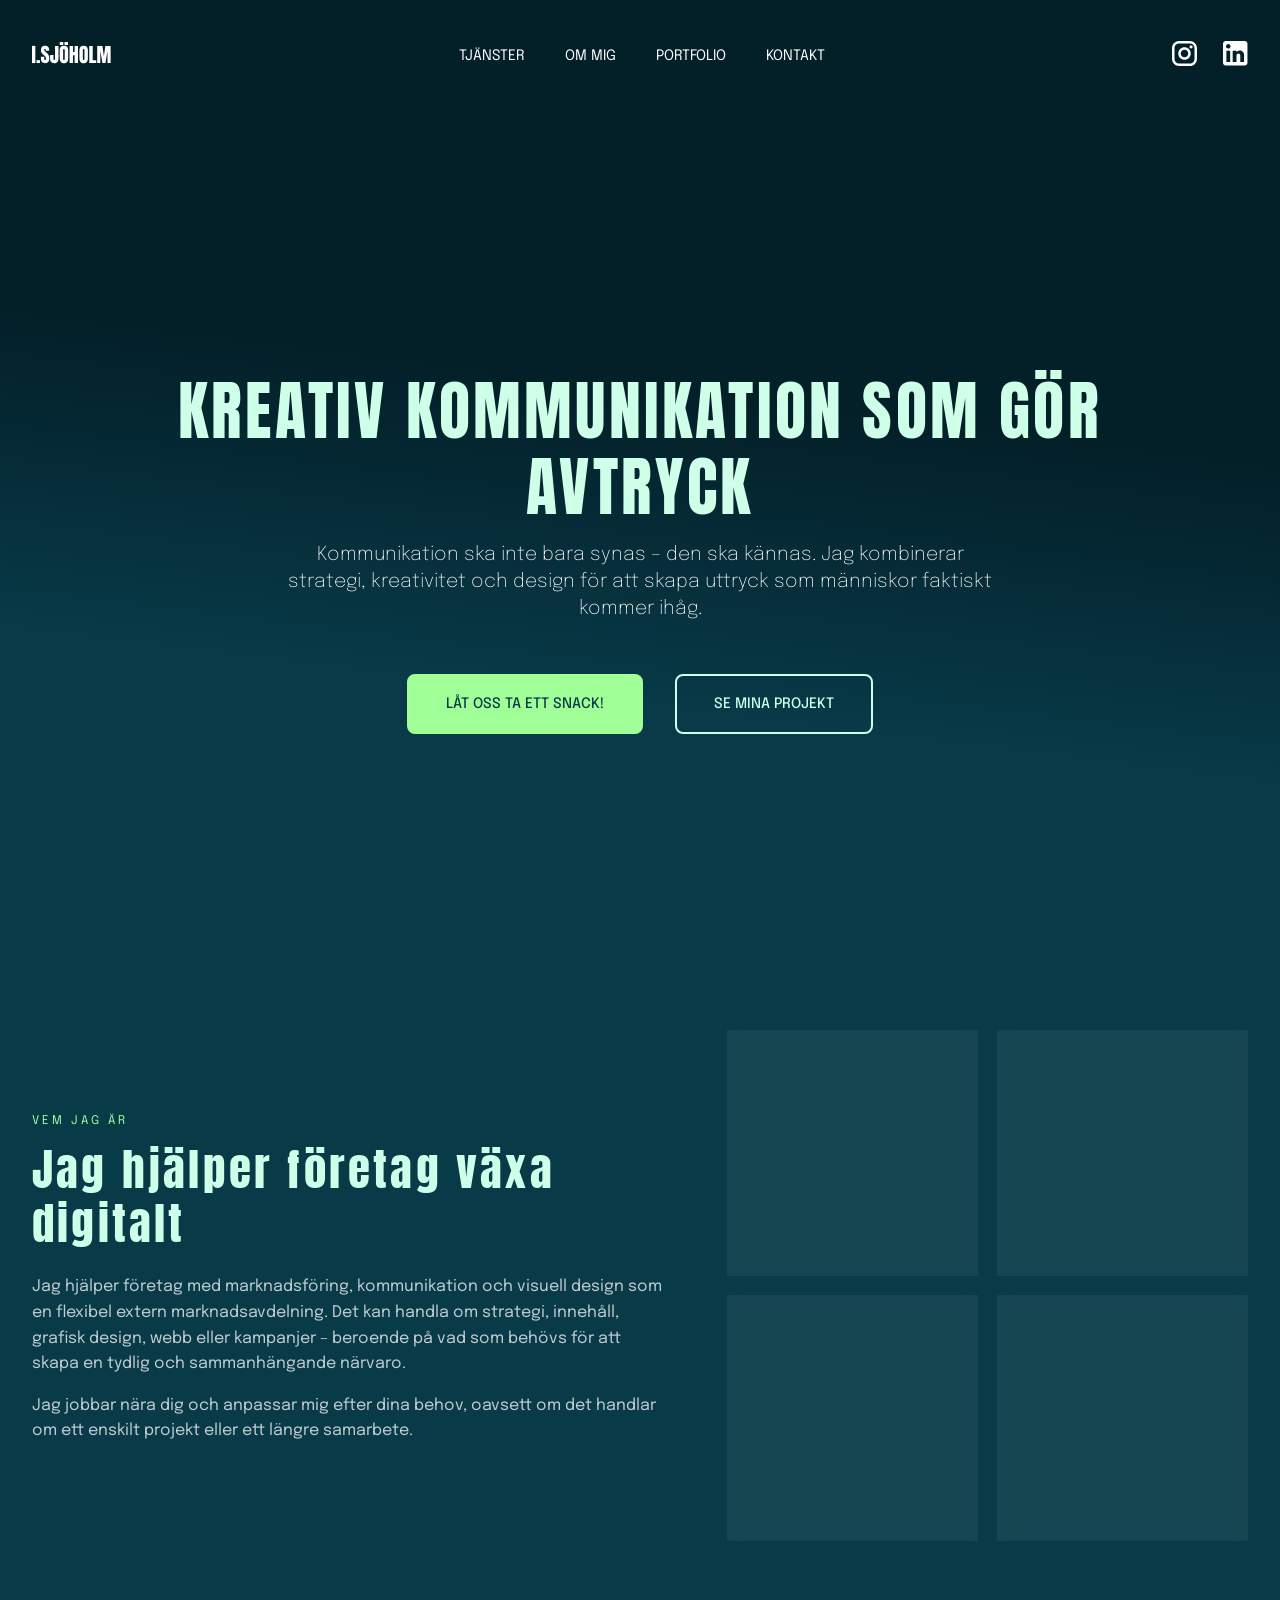
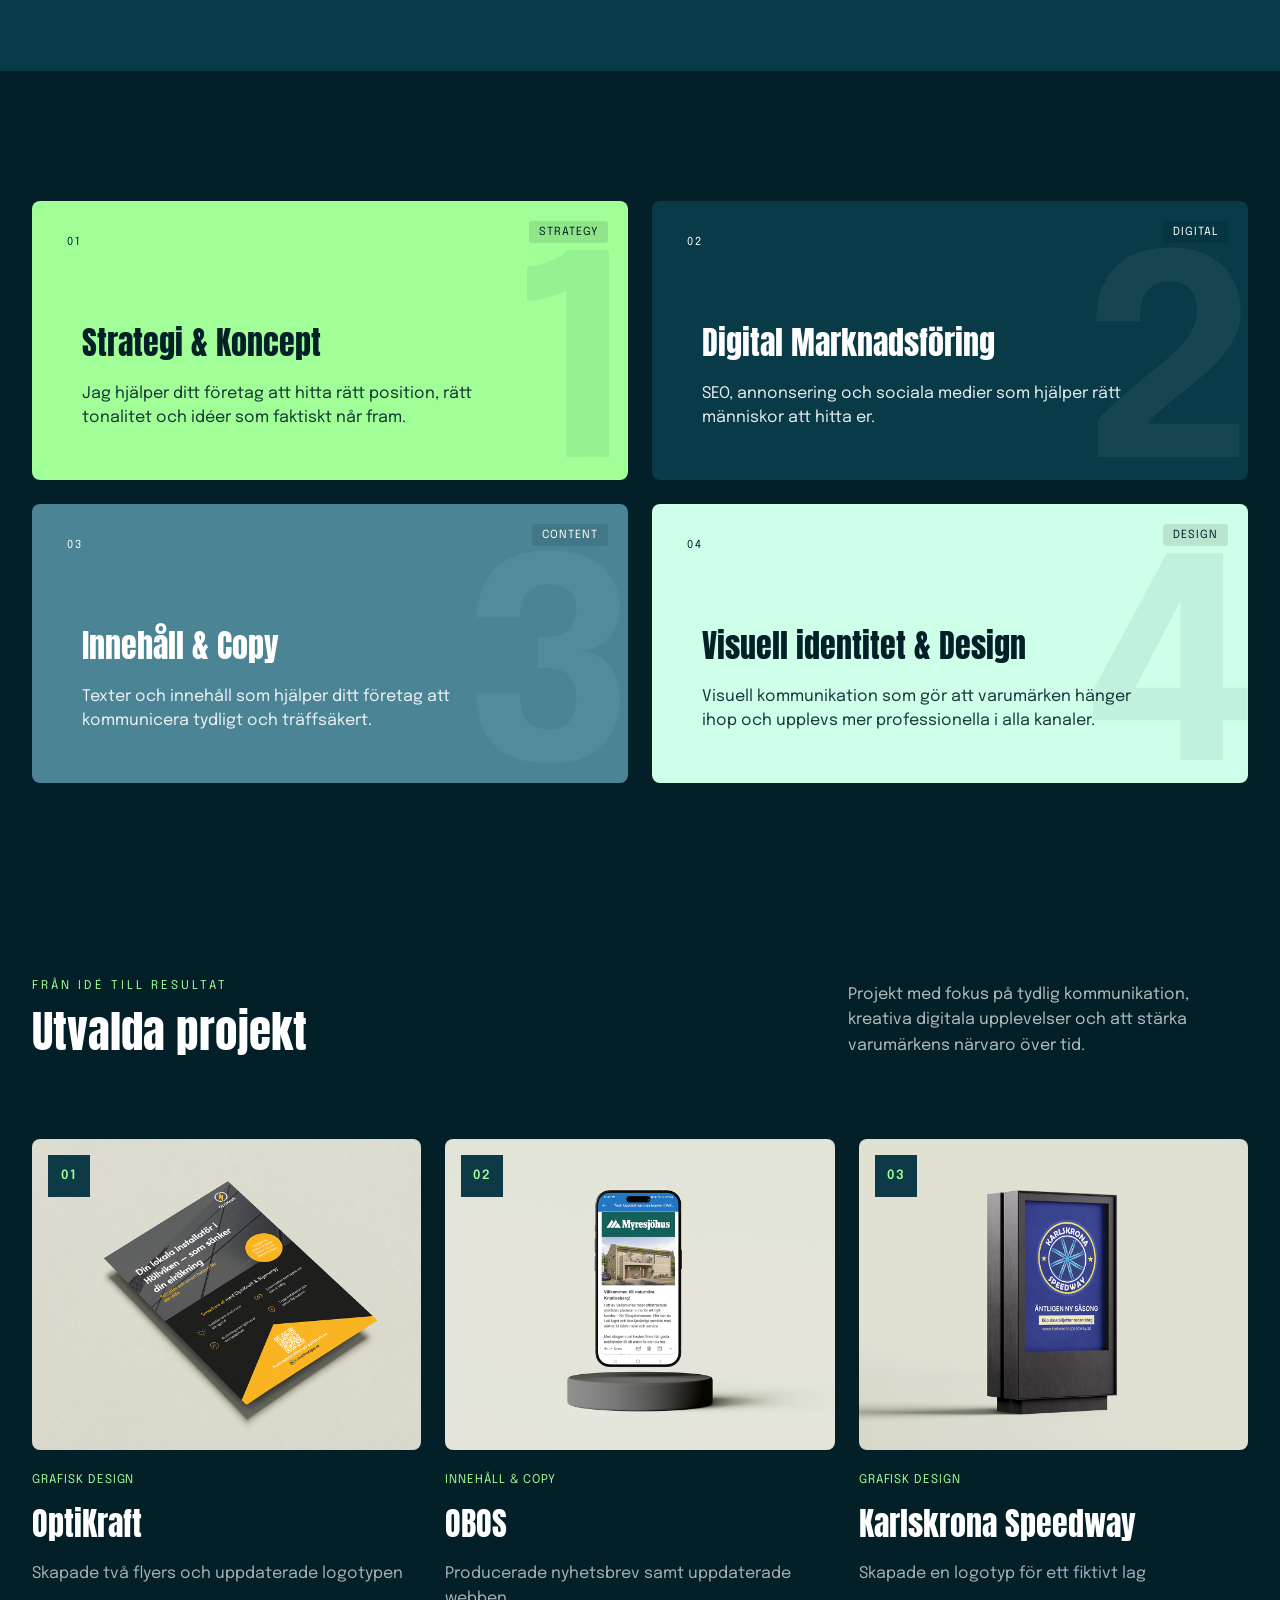
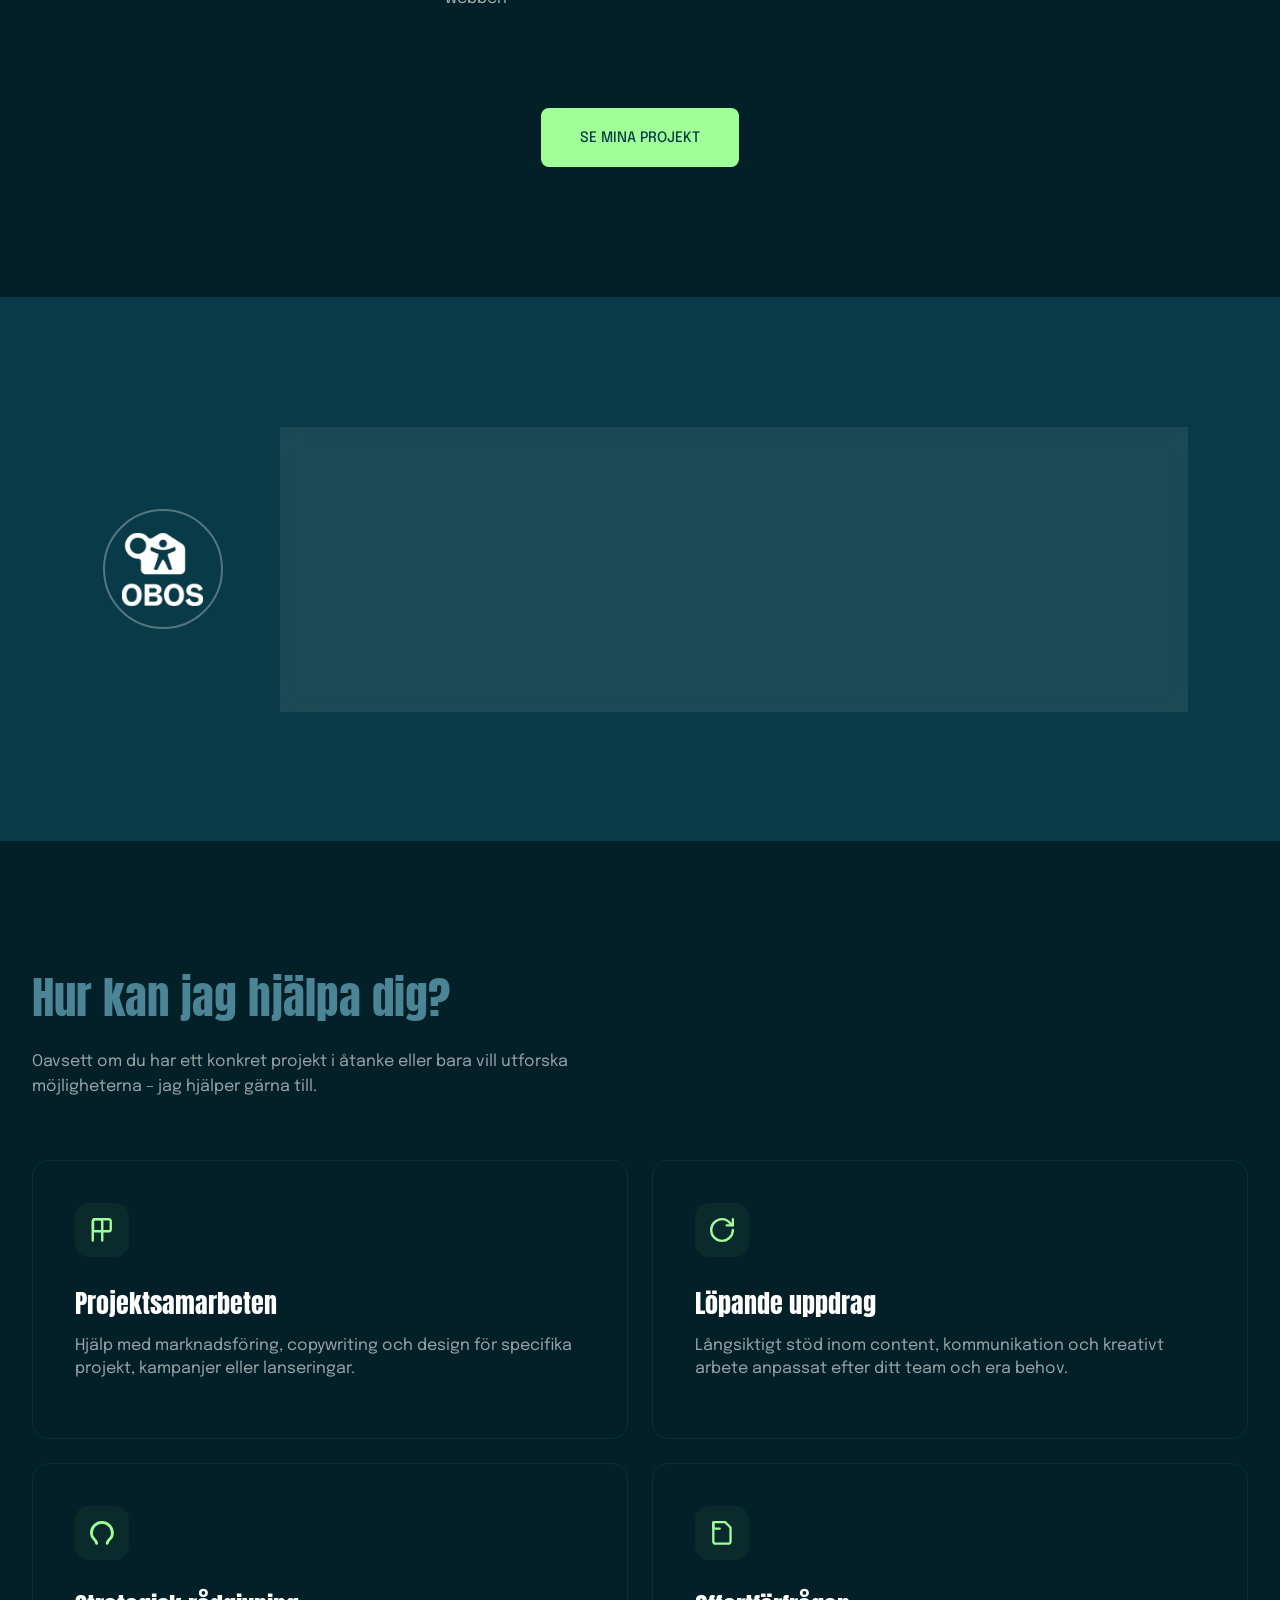
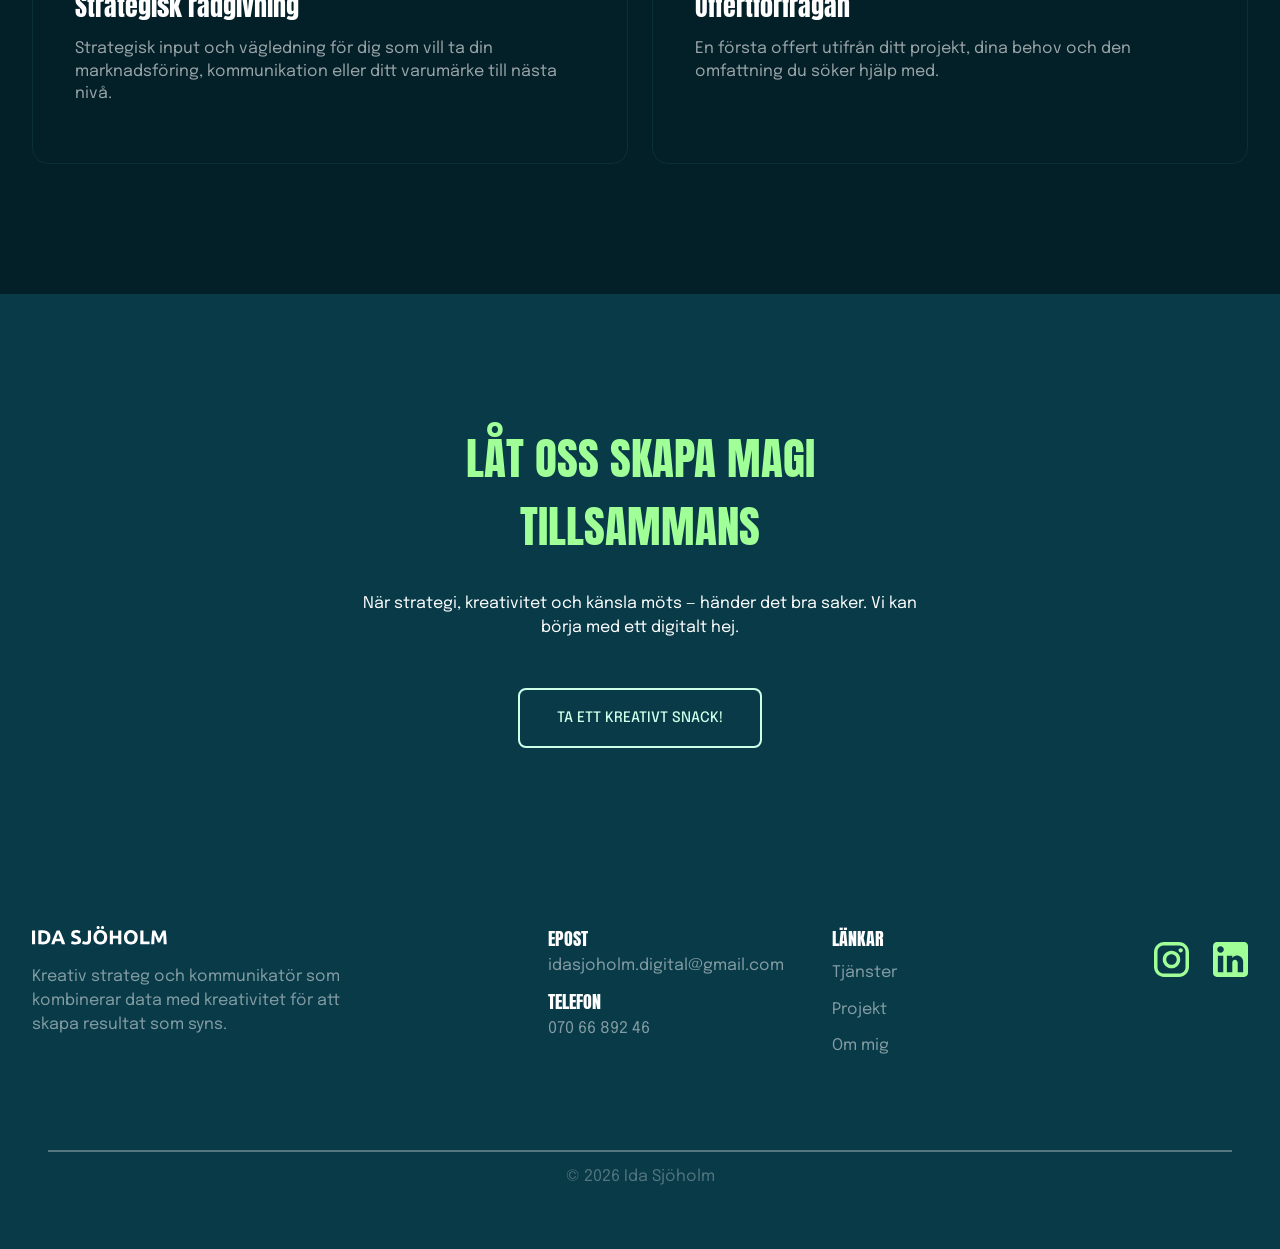
==== index.html @ 4b712549 "update" ====
<!DOCTYPE html>
<html lang="sv">
<head>
    <meta charset="UTF-8">
    <meta name="viewport" content="width=device-width, initial-scale=1.0">
    <title>Ida Sjöholm – din lilla kommunikationsbyrå</title>

    <meta property="og:title" content="Ida Sjöholm — din lilla kommunikationsbyrå">

    <meta property="og:description" content="Marknadsföring och design som får varumärken att växa.">

    <meta property="og:image" content="https://idasjoholm810.github.io/portfolio/Assets/Pictures/hero.png">

    <meta property="og:url" content="https://idasjoholm810.github.io/portfolio/">

    <meta property="og:type" content="website">

    <!-- Font -->
    <link rel="preconnect" href="https://fonts.googleapis.com">
    <link rel="preconnect" href="https://fonts.gstatic.com" crossorigin>
    <link href="https://fonts.googleapis.com/css2?family=Anton&family=Epilogue:ital,wght@0,100..900;1,100..900&display=swap" rel="stylesheet">

    <!-- <link rel="preconnect" href="https://fonts.googleapis.com">
    <link rel="preconnect" href="https://fonts.gstatic.com" crossorigin>
    <link href="https://fonts.googleapis.com/css2?family=Inter:ital,opsz,wght@0,14..32,100..900;1,14..32,100..900&family=Ubuntu+Sans:ital,wght@0,100..800;1,100..800&display=swap" rel="stylesheet"> -->
    
    <!-- <link rel="preconnect" href="https://fonts.googleapis.com">
    <link rel="preconnect" href="https://fonts.gstatic.com" crossorigin>
    <link href="https://fonts.googleapis.com/css2?family=Inter:ital,opsz,wght@0,14..32,100..900;1,14..32,100..900&family=Open+Sans:ital,wght@0,300..800;1,300..800&display=swap" rel="stylesheet"> -->

    <!-- Style -->
    <link rel="stylesheet" href="style.css">

    <!-- Scripts -->
    <script src="menu.js" defer></script>
    <script src="hero-start.js" defer></script>
    <script src="responsive-menu.js" defer></script>
    <script src="about-start.js" defer></script>
    <script src="help-start.js" defer></script>
    <script src="portfolio-start.js" defer></script>
    <script src="services-start.js" defer></script>
    
</head>
<body>

    <div class="container">

        <!-- Header -->
        <header class="site-header">
            <div class="site-header__inner">


                <!-- Logga -->
                <a href="index.html" class="branding">
                    <svg width="79" height="22" viewBox="0 0 79 22" fill="none" xmlns="http://www.w3.org/2000/svg">
                        <path d="M0 21.0645V3.87695H3.32031V21.0645H0Z" fill="white"/>
                        <path d="M4.46289 21.0547V18.1445H7.95898V21.0547H4.46289Z" fill="white"/>
                        <path d="M13.3398 21.2207C11.7708 21.2207 10.638 20.8301 9.94141 20.0488C9.2513 19.2676 8.90625 18.0241 8.90625 16.3184V14.6387H12.3047V16.7871C12.3047 17.1842 12.3633 17.4967 12.4805 17.7246C12.6042 17.946 12.8158 18.0566 13.1152 18.0566C13.4277 18.0566 13.6426 17.9655 13.7598 17.7832C13.8835 17.6009 13.9453 17.3014 13.9453 16.8848C13.9453 16.3574 13.8932 15.918 13.7891 15.5664C13.6849 15.2083 13.5026 14.8698 13.2422 14.5508C12.9883 14.2253 12.6335 13.8477 12.1777 13.418L10.6348 11.9531C9.48242 10.8659 8.90625 9.6224 8.90625 8.22266C8.90625 6.75781 9.24479 5.64128 9.92188 4.87305C10.6055 4.10482 11.5918 3.7207 12.8809 3.7207C14.4564 3.7207 15.5729 4.14062 16.2305 4.98047C16.8945 5.82031 17.2266 7.09635 17.2266 8.80859H13.7305V7.62695C13.7305 7.39258 13.6621 7.21029 13.5254 7.08008C13.3952 6.94987 13.2161 6.88477 12.9883 6.88477C12.7148 6.88477 12.513 6.96289 12.3828 7.11914C12.2591 7.26888 12.1973 7.46419 12.1973 7.70508C12.1973 7.94596 12.2624 8.20638 12.3926 8.48633C12.5228 8.76628 12.7799 9.08854 13.1641 9.45312L15.1465 11.3574C15.5436 11.735 15.9082 12.1354 16.2402 12.5586C16.5723 12.9753 16.8392 13.4635 17.041 14.0234C17.2428 14.5768 17.3438 15.2539 17.3438 16.0547C17.3438 17.6693 17.0443 18.9355 16.4453 19.8535C15.8529 20.765 14.8177 21.2207 13.3398 21.2207Z" fill="white"/>
                        <path d="M22.3047 21.2207C21.5299 21.2207 20.8236 21.071 20.1855 20.7715C19.5475 20.472 19.0397 20.0293 18.6621 19.4434C18.291 18.8509 18.1055 18.125 18.1055 17.2656V12.959H21.5039V17.0605C21.5039 17.36 21.5625 17.6009 21.6797 17.7832C21.8034 17.9655 21.9987 18.0566 22.2656 18.0566C22.7799 18.0566 23.0371 17.7409 23.0371 17.1094V3.87695H26.5039V16.7676C26.5039 17.679 26.3249 18.4701 25.9668 19.1406C25.6087 19.8047 25.1139 20.319 24.4824 20.6836C23.8509 21.0417 23.125 21.2207 22.3047 21.2207Z" fill="white"/>
                        <path d="M31.9336 21.2207C30.5599 21.2207 29.5085 20.8073 28.7793 19.9805C28.0566 19.1471 27.6953 17.946 27.6953 16.377V8.21289C27.6953 6.74154 28.0534 5.625 28.7695 4.86328C29.4922 4.10156 30.5469 3.7207 31.9336 3.7207C33.3203 3.7207 34.3717 4.10156 35.0879 4.86328C35.8105 5.625 36.1719 6.74154 36.1719 8.21289V16.377C36.1719 17.946 35.8073 19.1471 35.0781 19.9805C34.3555 20.8073 33.3073 21.2207 31.9336 21.2207ZM31.9629 18.0566C32.4837 18.0566 32.7441 17.5521 32.7441 16.543V8.1543C32.7441 7.30794 32.4902 6.88477 31.9824 6.88477C31.4095 6.88477 31.123 7.31771 31.123 8.18359V16.5625C31.123 17.0964 31.1882 17.4805 31.3184 17.7148C31.4486 17.9427 31.6634 18.0566 31.9629 18.0566ZM32.4902 2.91016V0H35.9863V2.91016H32.4902ZM27.7637 2.91016V0H31.2598V2.91016H27.7637Z" fill="white"/>
                        <path d="M37.5586 21.0645V3.87695H40.9766V10.0195H42.5977V3.87695H46.0156V21.0645H42.5977V13.2715H40.9766V21.0645H37.5586Z" fill="white"/>
                        <path d="M51.6406 21.2207C50.2669 21.2207 49.2155 20.8073 48.4863 19.9805C47.7637 19.1471 47.4023 17.946 47.4023 16.377V8.21289C47.4023 6.74154 47.7604 5.625 48.4766 4.86328C49.1992 4.10156 50.2539 3.7207 51.6406 3.7207C53.0273 3.7207 54.0788 4.10156 54.7949 4.86328C55.5176 5.625 55.8789 6.74154 55.8789 8.21289V16.377C55.8789 17.946 55.5143 19.1471 54.7852 19.9805C54.0625 20.8073 53.0143 21.2207 51.6406 21.2207ZM51.6699 18.0566C52.1908 18.0566 52.4512 17.5521 52.4512 16.543V8.1543C52.4512 7.30794 52.1973 6.88477 51.6895 6.88477C51.1165 6.88477 50.8301 7.31771 50.8301 8.18359V16.5625C50.8301 17.0964 50.8952 17.4805 51.0254 17.7148C51.1556 17.9427 51.3704 18.0566 51.6699 18.0566Z" fill="white"/>
                        <path d="M57.2656 21.0645V3.87695H60.7031V18.1348H64.2383V21.0645H57.2656Z" fill="white"/>
                        <path d="M65.2148 21.0645V3.87695H70.4492L71.8945 14.3555L73.3301 3.87695H78.6133V21.0645H75.4688V8.68164L73.4961 21.0645H70.4102L68.3203 8.68164V21.0645H65.2148Z" fill="white"/>
                    </svg>
                </a>
                
                <!-- Menyalternativ -->
                <nav class="menu">
                    <ul class="menu__list">
                        <li class="menu__item"><a href="services.html" class="menu__link">Tjänster</a></li>
                        <li class="menu__item"><a href="about.html" class="menu__link">Om mig</a></li>
                        <li class="menu__item"><a href="portfolio.html" class="menu__link">Portfolio</a></li>
                        <li class="menu__item"><a href="contact.html" class="menu__link">Kontakt</a></li>
                    </ul>
                </nav>

                
                <!-- Sociala ikoner -->
                <ul class="menu-social">
                    <li class="menu-social__item">
                        <a href="https://www.instagram.com/idasjoholm.digital/" class="menu-social__link">
                            <svg width="25" height="25" viewBox="0 0 25 25" fill="none" xmlns="http://www.w3.org/2000/svg">
                                <path d="M7.25 0H17.75C21.75 0 25 3.25 25 7.25V17.75C25 19.6728 24.2362 21.5169 22.8765 22.8765C21.5169 24.2362 19.6728 25 17.75 25H7.25C3.25 25 0 21.75 0 17.75V7.25C0 5.32718 0.763837 3.48311 2.12348 2.12348C3.48311 0.763837 5.32718 0 7.25 0ZM7 2.5C5.80653 2.5 4.66193 2.97411 3.81802 3.81802C2.97411 4.66193 2.5 5.80653 2.5 7V18C2.5 20.4875 4.5125 22.5 7 22.5H18C19.1935 22.5 20.3381 22.0259 21.182 21.182C22.0259 20.3381 22.5 19.1935 22.5 18V7C22.5 4.5125 20.4875 2.5 18 2.5H7ZM19.0625 4.375C19.4769 4.375 19.8743 4.53962 20.1674 4.83265C20.4604 5.12567 20.625 5.5231 20.625 5.9375C20.625 6.3519 20.4604 6.74933 20.1674 7.04235C19.8743 7.33538 19.4769 7.5 19.0625 7.5C18.6481 7.5 18.2507 7.33538 17.9576 7.04235C17.6646 6.74933 17.5 6.3519 17.5 5.9375C17.5 5.5231 17.6646 5.12567 17.9576 4.83265C18.2507 4.53962 18.6481 4.375 19.0625 4.375ZM12.5 6.25C14.1576 6.25 15.7473 6.90848 16.9194 8.08058C18.0915 9.25268 18.75 10.8424 18.75 12.5C18.75 14.1576 18.0915 15.7473 16.9194 16.9194C15.7473 18.0915 14.1576 18.75 12.5 18.75C10.8424 18.75 9.25268 18.0915 8.08058 16.9194C6.90848 15.7473 6.25 14.1576 6.25 12.5C6.25 10.8424 6.90848 9.25268 8.08058 8.08058C9.25268 6.90848 10.8424 6.25 12.5 6.25ZM12.5 8.75C11.5054 8.75 10.5516 9.14509 9.84835 9.84835C9.14509 10.5516 8.75 11.5054 8.75 12.5C8.75 13.4946 9.14509 14.4484 9.84835 15.1517C10.5516 15.8549 11.5054 16.25 12.5 16.25C13.4946 16.25 14.4484 15.8549 15.1517 15.1517C15.8549 14.4484 16.25 13.4946 16.25 12.5C16.25 11.5054 15.8549 10.5516 15.1517 9.84835C14.4484 9.14509 13.4946 8.75 12.5 8.75Z" fill="#fff"/>
                            </svg>
                        </a>
                    </li>

                    <li class="menu-social__item">
                        <a href="https://www.linkedin.com/in/ida-sj%C3%B6holm-7232b9b2/" class="menu-social__link">
                            <svg width="25" height="25" viewBox="0 0 23 23" fill="none" xmlns="http://www.w3.org/2000/svg">
                                <path d="M20 0C20.663 0 21.2989 0.263392 21.7678 0.732233C22.2366 1.20107 22.5 1.83696 22.5 2.5V20C22.5 20.663 22.2366 21.2989 21.7678 21.7678C21.2989 22.2366 20.663 22.5 20 22.5H2.5C1.83696 22.5 1.20107 22.2366 0.732233 21.7678C0.263392 21.2989 0 20.663 0 20V2.5C0 1.83696 0.263392 1.20107 0.732233 0.732233C1.20107 0.263392 1.83696 0 2.5 0H20ZM19.375 19.375V12.75C19.375 11.6692 18.9457 10.6328 18.1815 9.86854C17.4172 9.10433 16.3808 8.675 15.3 8.675C14.2375 8.675 13 9.325 12.4 10.3V8.9125H8.9125V19.375H12.4V13.2125C12.4 12.25 13.175 11.4625 14.1375 11.4625C14.6016 11.4625 15.0467 11.6469 15.3749 11.9751C15.7031 12.3033 15.8875 12.7484 15.8875 13.2125V19.375H19.375ZM4.85 6.95C5.40695 6.95 5.9411 6.72875 6.33492 6.33492C6.72875 5.9411 6.95 5.40695 6.95 4.85C6.95 3.6875 6.0125 2.7375 4.85 2.7375C4.28973 2.7375 3.75241 2.96007 3.35624 3.35624C2.96007 3.75241 2.7375 4.28973 2.7375 4.85C2.7375 6.0125 3.6875 6.95 4.85 6.95ZM6.5875 19.375V8.9125H3.125V19.375H6.5875Z" fill="#fff"/>
                            </svg>
                       </a>
                    </li>
                </ul>

                <button id="menu-button" class="menu__button">
                    <svg width="32" height="22" viewBox="0 0 32 22" fill="none" xmlns="http://www.w3.org/2000/svg">
                        <path d="M1 0.823242H30.9902M1 10.8232H30.9902M1 20.8232H30.9902" stroke="#A0FF97" stroke-width="1.99967" stroke-linecap="round" stroke-linejoin="round"/>
                    </svg>
                </button>

            </div>
        </header>


        <!-- Responsive menu -->
        <nav id="responsive-menu" class="responsive-menu">
            <ul class="responsive-menu__list">
                <li class="responsive-menu__item"><a href="services.html" class="responsive-menu__link">Tjänster</a></li>
                <li class="responsive-menu__item"><a href="about.html" class="responsive-menu__link">Om mig</a></li>
                <li class="responsive-menu__item"><a href="portfolio.html" class="responsive-menu__link">Portfolio</a></li>
                <li class="responsive-menu__item"><a href="contact.html" class="responsive-menu__link">Kontakt</a></li>
            </ul>

             <!-- Sociala ikoner -->
            <ul class="mobile-social">
                    <li class="menu-social__item">
                        <a href="https://www.instagram.com/idasjoholm.digital/" class="menu-social__link">
                            <svg width="25" height="25" viewBox="0 0 25 25" fill="none" xmlns="http://www.w3.org/2000/svg">
                                <path d="M7.25 0H17.75C21.75 0 25 3.25 25 7.25V17.75C25 19.6728 24.2362 21.5169 22.8765 22.8765C21.5169 24.2362 19.6728 25 17.75 25H7.25C3.25 25 0 21.75 0 17.75V7.25C0 5.32718 0.763837 3.48311 2.12348 2.12348C3.48311 0.763837 5.32718 0 7.25 0ZM7 2.5C5.80653 2.5 4.66193 2.97411 3.81802 3.81802C2.97411 4.66193 2.5 5.80653 2.5 7V18C2.5 20.4875 4.5125 22.5 7 22.5H18C19.1935 22.5 20.3381 22.0259 21.182 21.182C22.0259 20.3381 22.5 19.1935 22.5 18V7C22.5 4.5125 20.4875 2.5 18 2.5H7ZM19.0625 4.375C19.4769 4.375 19.8743 4.53962 20.1674 4.83265C20.4604 5.12567 20.625 5.5231 20.625 5.9375C20.625 6.3519 20.4604 6.74933 20.1674 7.04235C19.8743 7.33538 19.4769 7.5 19.0625 7.5C18.6481 7.5 18.2507 7.33538 17.9576 7.04235C17.6646 6.74933 17.5 6.3519 17.5 5.9375C17.5 5.5231 17.6646 5.12567 17.9576 4.83265C18.2507 4.53962 18.6481 4.375 19.0625 4.375ZM12.5 6.25C14.1576 6.25 15.7473 6.90848 16.9194 8.08058C18.0915 9.25268 18.75 10.8424 18.75 12.5C18.75 14.1576 18.0915 15.7473 16.9194 16.9194C15.7473 18.0915 14.1576 18.75 12.5 18.75C10.8424 18.75 9.25268 18.0915 8.08058 16.9194C6.90848 15.7473 6.25 14.1576 6.25 12.5C6.25 10.8424 6.90848 9.25268 8.08058 8.08058C9.25268 6.90848 10.8424 6.25 12.5 6.25ZM12.5 8.75C11.5054 8.75 10.5516 9.14509 9.84835 9.84835C9.14509 10.5516 8.75 11.5054 8.75 12.5C8.75 13.4946 9.14509 14.4484 9.84835 15.1517C10.5516 15.8549 11.5054 16.25 12.5 16.25C13.4946 16.25 14.4484 15.8549 15.1517 15.1517C15.8549 14.4484 16.25 13.4946 16.25 12.5C16.25 11.5054 15.8549 10.5516 15.1517 9.84835C14.4484 9.14509 13.4946 8.75 12.5 8.75Z" fill="#fff"/>
                            </svg>
                        </a>
                    </li>

                    <li class="menu-social__item">
                        <a href="https://www.linkedin.com/in/ida-sj%C3%B6holm-7232b9b2/" class="menu-social__link">
                            <svg width="25" height="25" viewBox="0 0 23 23" fill="none" xmlns="http://www.w3.org/2000/svg">
                                <path d="M20 0C20.663 0 21.2989 0.263392 21.7678 0.732233C22.2366 1.20107 22.5 1.83696 22.5 2.5V20C22.5 20.663 22.2366 21.2989 21.7678 21.7678C21.2989 22.2366 20.663 22.5 20 22.5H2.5C1.83696 22.5 1.20107 22.2366 0.732233 21.7678C0.263392 21.2989 0 20.663 0 20V2.5C0 1.83696 0.263392 1.20107 0.732233 0.732233C1.20107 0.263392 1.83696 0 2.5 0H20ZM19.375 19.375V12.75C19.375 11.6692 18.9457 10.6328 18.1815 9.86854C17.4172 9.10433 16.3808 8.675 15.3 8.675C14.2375 8.675 13 9.325 12.4 10.3V8.9125H8.9125V19.375H12.4V13.2125C12.4 12.25 13.175 11.4625 14.1375 11.4625C14.6016 11.4625 15.0467 11.6469 15.3749 11.9751C15.7031 12.3033 15.8875 12.7484 15.8875 13.2125V19.375H19.375ZM4.85 6.95C5.40695 6.95 5.9411 6.72875 6.33492 6.33492C6.72875 5.9411 6.95 5.40695 6.95 4.85C6.95 3.6875 6.0125 2.7375 4.85 2.7375C4.28973 2.7375 3.75241 2.96007 3.35624 3.35624C2.96007 3.75241 2.7375 4.28973 2.7375 4.85C2.7375 6.0125 3.6875 6.95 4.85 6.95ZM6.5875 19.375V8.9125H3.125V19.375H6.5875Z" fill="#fff"/>
                            </svg>
                       </a>
                    </li>
            </ul>
        </nav>
        

        <!-- Hero -->
        <section class="hero">
            <div class="hero__inner">
                <div class="hero__content">
                    <!-- <h3 class="hero__short-title">Enkelt. Tydligt. Kreativt.</h3> -->
                    <h1 class="hero__title">Kreativ <span>kommunikation</span> som gör avtryck</h1>
                    <p class="hero__desc">Kommunikation ska inte bara synas – den ska kännas. Jag kombinerar strategi, kreativitet och design för att skapa uttryck som människor faktiskt kommer ihåg.</p>
                </div>
                <div class="hero__button">
                    <a href="contact.html" class="button">
                        <span class="button__text">Låt oss ta ett snack!</span>
                    </a>
                    <a href="portfolio.html" class="button-line">
                        <span class="button__text">Se mina projekt</span>
                    </a>
                </div>
            </div>
        </section>

        <!-- About -->
        <section class="about-start">
            <div class="about-start__inner">

                <div class="about-start__content">
                    <span class="about-start__label">Vem jag är</span>

                    <h2 class="about-start__title">
                        Jag hjälper företag växa digitalt
                    </h2>

                    <p class="about-start__text">
                        Jag hjälper företag med marknadsföring, kommunikation och visuell design som en flexibel extern marknadsavdelning. Det kan handla om strategi, innehåll, grafisk design, webb eller kampanjer – beroende på vad som behövs för att skapa en tydlig och sammanhängande närvaro.
                    </p>

                    <p class="about-start__text">
                        Jag jobbar nära dig och anpassar mig efter dina behov, oavsett om det handlar om ett enskilt projekt eller ett längre samarbete.
                    </p>
                </div>

                <div class="about-start__stats">

                    <div class="stat-card stat-card--blue">
                        <h3>10+</h3>
                        <p>År i branschen</p>
                    </div>

                    <div class="stat-card">
                        <h3>5</h3>
                        <p>År av utbildning</p>
                    </div>

                    <div class="stat-card stat-card--dark">
                        <h3>100%</h3>
                        <p>Engagemang</p>
                    </div>

                    <div class="stat-card stat-card--green">
                        <h3>10+</h3>
                        <p>Branscher</p>
                    </div>

                </div>

            </div>
        </section>


        <!-- Services -->
        <section class="services">

            <div class="services__inner">

                <a href="services.html#strategi" class="card card-1">
                    <span class="number">01</span>
                    <span class="tag">Strategy</span>
                    <h2>Strategi & Koncept</h2>
                    <p>Jag hjälper ditt företag att hitta rätt position, rätt tonalitet och idéer som faktiskt når fram.</p>
                </a>

                <a href="services.html#digital" class="card card-2">
                    <span class="number">02</span>
                    <span class="tag">Digital</span>
                    <h2>Digital Marknadsföring</h2>
                    <p>SEO, annonsering och sociala medier som hjälper rätt människor att hitta er.</p>
                </a>

                <a href="services.html#content" class="card card-3">
                    <span class="number">03</span>
                    <span class="tag">Content</span>
                    <h2>Innehåll & Copy</h2>
                    <p>Texter och innehåll som hjälper ditt företag att kommunicera tydligt och träffsäkert.</p>
                </a>

                <a href="services.html#design" class="card card-4">
                    <span class="number">04</span>
                    <span class="tag">Design</span>
                    <h2>Visuell identitet & Design</h2>
                    <p>Visuell kommunikation som gör att varumärken hänger ihop och upplevs mer professionella i alla kanaler.</p>
                </a>

            </div>

        </section>

        <!-- Portfolio -->
        <section class="portfolio">
            <div class="portfolio__inner">

                <!-- Header -->
                <div class="portfolio__header">
                    <div>
                        <span class="portfolio__eyebrow">Från idé till resultat</span>
                        <h2>Utvalda projekt</h2>
                    </div>

                    <p>
                        Projekt med fokus på tydlig kommunikation, kreativa digitala upplevelser och att stärka varumärkens närvaro över tid.
                    </p>
                </div>

                <!-- Cards -->
                <div class="portfolio__cards">

                    <!-- Card -->
                    <a href="portfolio.html#project-1" class="portfolio__card">

                        <div class="portfolio__image-wrapper">
                            <span class="portfolio__number">01</span>

                            <img src="Assets/Pictures/flyer-optikraft-1400.png" alt="OptiKraft">
                        </div>

                        <div class="portfolio__content">

                            <div class="portfolio__meta">
                                <span>Grafisk design</span>
                            </div>

                            <h3>OptiKraft</h3>

                            <p>
                                Skapade två flyers och uppdaterade logotypen
                            </p>

                        </div>

                    </a>

                    <!-- Card -->
                    <a href="portfolio.html#project-2" class="portfolio__card">

                        <div class="portfolio__image-wrapper">
                            <span class="portfolio__number">02</span>

                            <img src="Assets/Pictures/iPhone_obos-1400.png" alt="OBOS">
                        </div>

                        <div class="portfolio__content">

                            <div class="portfolio__meta">
                                <span>Innehåll & copy</span>
                            </div>

                            <h3>OBOS</h3>

                            <p>
                                Producerade nyhetsbrev samt uppdaterade webben
                            </p>

                        </div>

                    </a>

                    <!-- Card -->
                    <a href="portfolio.html#project-3" class="portfolio__card">

                        <div class="portfolio__image-wrapper">
                            <span class="portfolio__number">03</span>

                            <img src="Assets/Pictures/kkrona-1400.png" alt="Karlskrona Speedway">
                        </div>

                        <div class="portfolio__content">

                            <div class="portfolio__meta">
                                <span>Grafisk design</span>
                            </div>

                            <h3>Karlskrona Speedway</h3>

                            <p>
                                Skapade en logotyp för ett fiktivt lag
                            </p>

                        </div>

                    </a>

                </div>

                <!-- Button -->
                <div class="portfolio__button">
                    <a href="portfolio.html" class="button">
                        <span>Se mina projekt</span>
                    </a>
                </div>

            </div>
        </section>

        <!-- Quote -->
        <section class="quote">

            <div class="quote__inner">

                <!-- Logo  -->
                <div class="quote__side">
                    <img src="Assets/Pictures/obos-vit.svg" alt="OBOS" class="quote__logo">
                </div>

                <!-- Card -->
                <div class="quote__card">

                    <!-- Text -->
                    <p class="quote__text">
                        "Ida har vid flera tillfällen stöttat marknadsteamet för Myresjöhus och SmålandsVillan som marknadskommunikatör, och varje gång har hon snabbt blivit en naturlig del av vår vardag. Hon hoppade skickligt mellan redaktionellt webbarbete, nyhetsbrev och löpande produktion – och såg till att allt rullade på med både ordning, kvalitet och fart."
                    </p>
                    <!-- <p class="quote__text-2">
                        I vårt team är samarbete helt avgörande, och här är Ida något extra. Hon sprider lugn, bidrar till god stämning och gör det enkelt för andra att lyckas. Jag hade jobbat med henne igen!"
                    </p> -->


                    <!-- Bottom -->
                    <div class="quote__bottom">

                        <div class="quote__person">

                            <span class="quote__name">
                                Johan Welander
                            </span>

                            <span class="quote__title">
                                Marknadschef, OBOS
                            </span>

                        </div>

                        <!-- Stars -->
                        <div class="quote__stars">
                            ★★★★★
                        </div>

                    </div>

                </div>

            </div>

        </section>

        <!-- Hjälp -->
        <section class="help">
            <div class="help__inner">

                <div class="help__top">
                <h2 class="help__title">
                    Hur kan jag hjälpa dig?
                </h2>

                <p class="help__text">
                    Oavsett om du har ett konkret projekt i åtanke eller bara vill utforska möjligheterna – jag hjälper gärna till.
                </p>
                </div>

                <div class="help__grid">

                    <div class="help-card">
                        <div class="help-card__icon">
                            <svg width="33" height="38" viewBox="0 0 33 38" fill="none" xmlns="http://www.w3.org/2000/svg">
                                <path d="M16.875 35.625V5.625C16.875 4.63044 16.4799 3.67661 15.7766 2.97335C15.0734 2.27009 14.1196 1.875 13.125 1.875H5.625C4.63044 1.875 3.67661 2.27009 2.97335 2.97335C2.27009 3.67661 1.875 4.63044 1.875 5.625V35.625" stroke="#A0FF97" stroke-width="3.75" stroke-linecap="round" stroke-linejoin="round"/>
                                <path d="M27.534 2.05176H5.13398C3.58759 2.05176 2.33398 3.26698 2.33398 4.76604V18.3375C2.33398 19.8366 3.58759 21.0518 5.13398 21.0518H27.534C29.0804 21.0518 30.334 19.8366 30.334 18.3375V4.76604C30.334 3.26698 29.0804 2.05176 27.534 2.05176Z" stroke="#A0FF97" stroke-width="3.75" stroke-linecap="round" stroke-linejoin="round"/>
                            </svg>

                        </div>

                        <h3 class="help-card__title">
                            Projektsamarbeten
                        </h3>

                        <p class="help-card__text">
                            Hjälp med marknadsföring, copywriting och design för specifika projekt, kampanjer eller lanseringar.
                        </p>
                    </div>

                    <div class="help-card">
                        <div class="help-card__icon">
                            <svg width="31" height="31" viewBox="0 0 31 31" fill="none" xmlns="http://www.w3.org/2000/svg">
                                <path d="M29.5 15.5C29.5 23.232 23.232 29.5 15.5 29.5C7.768 29.5 1.5 23.232 1.5 15.5C1.5 7.768 7.768 1.5 15.5 1.5C19.918 1.5 23.776 3.704 26.194 7" stroke="#A0FF97" stroke-width="3" stroke-linecap="round" stroke-linejoin="round"/>
                                <path d="M29.5 1.5V9.5H21.5" stroke="#A0FF97" stroke-width="3" stroke-linecap="round" stroke-linejoin="round"/>
                                <path d="M29.4994 9.5L26.1934 7" stroke="#A0FF97" stroke-width="3" stroke-linecap="round" stroke-linejoin="round"/>
                            </svg>
                        </div>

                        <h3 class="help-card__title">
                            Löpande uppdrag
                        </h3>

                        <p class="help-card__text">
                            Långsiktigt stöd inom content, kommunikation och kreativt arbete anpassat efter ditt team och era behov.
                        </p>
                    </div>

                    <div class="help-card">
                        <div class="help-card__icon">
                           <svg width="32" height="32" viewBox="0 0 32 32" fill="none" xmlns="http://www.w3.org/2000/svg">
                                <path d="M22.875 29.875C23.3417 27.5417 24.5083 25.9083 26.375 24.0417C28.7083 21.9417 29.875 18.9083 29.875 15.875C29.875 12.162 28.4 8.60101 25.7746 5.97551C23.149 3.34999 19.588 1.875 15.875 1.875C12.162 1.875 8.60101 3.34999 5.97551 5.97551C3.34999 8.60101 1.875 12.162 1.875 15.875C1.875 18.2083 2.34167 21.0083 5.375 24.0417C7.00833 25.675 8.40833 27.5417 8.875 29.875" stroke="#A0FF97" stroke-width="3.75" stroke-linecap="round" stroke-linejoin="round"/>
                            </svg>

                        </div>

                        <h3 class="help-card__title">
                            Strategisk rådgivning
                        </h3>

                        <p class="help-card__text">
                           Strategisk input och vägledning för dig som vill ta din marknadsföring, kommunikation eller ditt varumärke till nästa nivå.
                        </p>
                    </div>

                    <div class="help-card">
                        <div class="help-card__icon">
                            <svg width="32" height="39" viewBox="0 0 32 39" fill="none" xmlns="http://www.w3.org/2000/svg">
                                <path d="M21.125 1.875H5.375C4.44674 1.875 3.5565 2.24375 2.90013 2.90013C2.24375 3.5565 1.875 4.44674 1.875 5.375V33.375C1.875 34.3033 2.24375 35.1935 2.90013 35.8498C3.5565 36.5062 4.44674 36.875 5.375 36.875H26.375C27.3033 36.875 28.1935 36.5062 28.8498 35.8498C29.5062 35.1935 29.875 34.3033 29.875 33.375V10.625L21.125 1.875Z" stroke="#A0FF97" stroke-width="3.75" stroke-linecap="round" stroke-linejoin="round"/>
                                <path d="M1.875 1.875V8.875C1.875 9.80329 2.24375 10.6935 2.90013 11.3499C3.5565 12.0062 4.44674 12.375 5.375 12.375H12.375" stroke="#A0FF97" stroke-width="3.75" stroke-linecap="round" stroke-linejoin="round"/>
                            </svg>
                        </div>

                        <h3 class="help-card__title">
                            Offertförfrågan
                        </h3>

                        <p class="help-card__text">
                            En första offert utifrån ditt projekt, dina behov och den omfattning du söker hjälp med.
                        </p>
                    </div>

                </div>

            </div>
        </section>

         <!-- Contact -->
         <section class="contact">
            <div class="contact__inner">
                
                <div class="contact__content">
                    <h3 class="contact__title">Låt oss skapa magi tillsammans</h3>
                    <span class="contact__desc">När strategi, kreativitet och känsla möts — händer det bra saker. Vi kan börja med ett digitalt hej.</span>
                </div>
                
                <div class="contact__button">
                    <a href="contact.html" class="button-line">Ta ett kreativt snack!</a>
                </div>
            </div>
         </section>

         <!-- Footer -->
          <footer class="footer">
                <div class="footer__inner">
                    
                    <div class="footer__content">
                        
                        <!-- Logga -->
                        <div class="footer-branding">
                            <a href="" class="footer-branding__content">
                                <svg width="135" height="19" viewBox="0 0 135 19" fill="none" xmlns="http://www.w3.org/2000/svg">
                                    <path d="M0.000390738 18.2598V4.39977H3.12039V18.2598H0.000390738ZM10.4885 18.4398C9.92852 18.4398 9.27518 18.4131 8.52852 18.3598C7.78185 18.3198 7.04852 18.2264 6.32852 18.0798V4.57977C7.04852 4.44643 7.79518 4.35977 8.56852 4.31977C9.35518 4.26643 10.0285 4.23976 10.5885 4.23976C12.1752 4.23976 13.5552 4.47977 14.7285 4.95977C15.9152 5.43977 16.8352 6.19977 17.4885 7.23977C18.1418 8.27977 18.4685 9.63977 18.4685 11.3198C18.4685 12.9198 18.1418 14.2464 17.4885 15.2998C16.8485 16.3531 15.9285 17.1398 14.7285 17.6598C13.5418 18.1798 12.1285 18.4398 10.4885 18.4398ZM10.6485 15.7598C12.2085 15.7598 13.3618 15.3664 14.1085 14.5798C14.8685 13.7931 15.2485 12.7064 15.2485 11.3198C15.2485 9.86643 14.8885 8.76643 14.1685 8.01977C13.4485 7.2731 12.3085 6.89977 10.7485 6.89977C10.5352 6.89977 10.3152 6.90643 10.0885 6.91976C9.86185 6.91976 9.64852 6.9331 9.44852 6.95977V15.7198C9.59518 15.7331 9.76185 15.7464 9.94852 15.7598C10.1485 15.7598 10.3818 15.7598 10.6485 15.7598ZM19.1863 18.2598C19.8797 16.2731 20.5263 14.4731 21.1263 12.8598C21.7397 11.2464 22.333 9.7531 22.9063 8.37977C23.493 7.00643 24.093 5.67977 24.7063 4.39977H27.6863C28.1397 5.35976 28.5863 6.34643 29.0263 7.35977C29.4663 8.3731 29.9063 9.43977 30.3463 10.5598C30.7863 11.6664 31.2397 12.8531 31.7063 14.1198C32.1863 15.3864 32.6863 16.7664 33.2063 18.2598H29.8663C29.7197 17.7798 29.553 17.2864 29.3663 16.7798C29.193 16.2731 29.0197 15.7664 28.8463 15.2598H23.4463C23.273 15.7664 23.093 16.2731 22.9063 16.7798C22.733 17.2864 22.573 17.7798 22.4263 18.2598H19.1863ZM24.1663 12.7798H28.1063C27.893 12.1798 27.6863 11.6064 27.4863 11.0598C27.2863 10.5131 27.093 10.0131 26.9063 9.55976C26.733 9.10643 26.5797 8.70643 26.4463 8.35976C26.313 8.0131 26.2063 7.73977 26.1263 7.53977C26.0597 7.73977 25.9597 8.0131 25.8263 8.35976C25.7063 8.70643 25.553 9.10643 25.3663 9.55976C25.193 10.0131 24.9997 10.5131 24.7863 11.0598C24.5863 11.6064 24.3797 12.1798 24.1663 12.7798ZM43.5851 18.5398C42.3584 18.5398 41.3651 18.4198 40.6051 18.1798C39.8584 17.9264 39.3051 17.6931 38.9451 17.4798L39.8251 14.9998C40.2384 15.2264 40.7451 15.4331 41.3451 15.6198C41.9584 15.7931 42.7051 15.8798 43.5851 15.8798C44.4651 15.8798 45.0584 15.7464 45.3651 15.4798C45.6717 15.1998 45.8251 14.8531 45.8251 14.4398C45.8251 14.1331 45.7317 13.8664 45.5451 13.6398C45.3584 13.4131 45.0584 13.1998 44.6451 12.9998C44.2317 12.7864 43.6784 12.5664 42.9851 12.3398C42.3851 12.1264 41.7917 11.8664 41.2051 11.5598C40.6184 11.2398 40.1317 10.8198 39.7451 10.2998C39.3717 9.77977 39.1851 9.0931 39.1851 8.23976C39.1851 7.38643 39.3917 6.6531 39.8051 6.03977C40.2317 5.4131 40.8251 4.9331 41.5851 4.59977C42.3451 4.2531 43.2451 4.07976 44.2851 4.07976C45.2184 4.07976 46.0251 4.17976 46.7051 4.37977C47.3851 4.57977 47.9451 4.79977 48.3851 5.03977L47.4851 7.49976C47.0984 7.29976 46.6651 7.12643 46.1851 6.97977C45.7184 6.81977 45.1517 6.73976 44.4851 6.73976C43.7384 6.73976 43.1984 6.84643 42.8651 7.05977C42.5451 7.25977 42.3851 7.5731 42.3851 7.99977C42.3851 8.31977 42.4917 8.58643 42.7051 8.79977C42.9184 9.0131 43.2051 9.19977 43.5651 9.35977C43.9251 9.51977 44.3317 9.67977 44.7851 9.83976C45.7451 10.1864 46.5384 10.5464 47.1651 10.9198C47.7917 11.2931 48.2584 11.7531 48.5651 12.2998C48.8851 12.8464 49.0451 13.5664 49.0451 14.4598C49.0451 15.3131 48.8451 16.0464 48.4451 16.6598C48.0451 17.2731 47.4384 17.7398 46.6251 18.0598C45.8251 18.3798 44.8117 18.5398 43.5851 18.5398ZM54.0057 18.5398C53.099 18.5398 52.319 18.4331 51.6657 18.2198C51.0124 17.9931 50.4724 17.7331 50.0457 17.4398L51.0857 15.0198C51.4724 15.2464 51.8857 15.4464 52.3257 15.6198C52.7657 15.7931 53.2457 15.8798 53.7657 15.8798C54.5257 15.8798 55.0724 15.6931 55.4057 15.3198C55.739 14.9464 55.9057 14.3198 55.9057 13.4398V4.39977H59.0257V13.5998C59.0257 14.5064 58.879 15.3331 58.5857 16.0798C58.3057 16.8264 57.799 17.4264 57.0657 17.8798C56.3457 18.3198 55.3257 18.5398 54.0057 18.5398ZM68.3316 18.5398C67.065 18.5398 65.905 18.2664 64.8516 17.7198C63.8116 17.1731 62.9783 16.3664 62.3516 15.2998C61.7383 14.2198 61.4316 12.8931 61.4316 11.3198C61.4316 10.1331 61.6116 9.0931 61.9716 8.19977C62.345 7.2931 62.8516 6.5331 63.4916 5.91976C64.145 5.30643 64.885 4.84643 65.7116 4.53976C66.5383 4.2331 67.4116 4.07976 68.3316 4.07976C69.5983 4.07976 70.7516 4.3531 71.7916 4.89976C72.845 5.44643 73.6783 6.25977 74.2916 7.33977C74.9183 8.40643 75.2316 9.7331 75.2316 11.3198C75.2316 12.8931 74.925 14.2198 74.3116 15.2998C73.7116 16.3664 72.8916 17.1731 71.8516 17.7198C70.8116 18.2664 69.6383 18.5398 68.3316 18.5398ZM68.3316 15.7998C69.105 15.7998 69.765 15.6131 70.3116 15.2398C70.8583 14.8664 71.2783 14.3464 71.5716 13.6798C71.865 12.9998 72.0116 12.2131 72.0116 11.3198C72.0116 10.4131 71.865 9.62643 71.5716 8.95976C71.2783 8.27976 70.8583 7.7531 70.3116 7.37977C69.765 7.00643 69.105 6.81977 68.3316 6.81977C67.5583 6.81977 66.8983 7.0131 66.3516 7.39976C65.805 7.7731 65.385 8.29976 65.0916 8.97977C64.7983 9.64643 64.6516 10.4264 64.6516 11.3198C64.6516 12.2131 64.7983 12.9998 65.0916 13.6798C65.385 14.3464 65.805 14.8664 66.3516 15.2398C66.8983 15.6131 67.5583 15.7998 68.3316 15.7998ZM70.5516 3.03976C70.1383 3.03976 69.7783 2.90643 69.4716 2.63977C69.165 2.35976 69.0116 1.98643 69.0116 1.51977C69.0116 1.0531 69.165 0.686432 69.4716 0.419765C69.7783 0.139765 70.1383 -0.000235319 70.5516 -0.000235319C70.965 -0.000235319 71.325 0.139765 71.6316 0.419765C71.9383 0.686432 72.0916 1.0531 72.0916 1.51977C72.0916 1.98643 71.9383 2.35976 71.6316 2.63977C71.325 2.90643 70.965 3.03976 70.5516 3.03976ZM66.1116 3.03976C65.6983 3.03976 65.3383 2.90643 65.0316 2.63977C64.725 2.35976 64.5716 1.98643 64.5716 1.51977C64.5716 1.0531 64.725 0.686432 65.0316 0.419765C65.3383 0.139765 65.6983 -0.000235319 66.1116 -0.000235319C66.525 -0.000235319 66.885 0.139765 67.1916 0.419765C67.4983 0.686432 67.6516 1.0531 67.6516 1.51977C67.6516 1.98643 67.4983 2.35976 67.1916 2.63977C66.885 2.90643 66.525 3.03976 66.1116 3.03976ZM77.8324 18.2598V4.39977H80.9524V9.69976H86.1924V4.39977H89.3124V18.2598H86.1924V12.3798H80.9524V18.2598H77.8324ZM98.8199 18.5398C97.5533 18.5398 96.3933 18.2664 95.3399 17.7198C94.2999 17.1731 93.4666 16.3664 92.8399 15.2998C92.2266 14.2198 91.9199 12.8931 91.9199 11.3198C91.9199 10.1331 92.0999 9.0931 92.4599 8.19977C92.8333 7.2931 93.3399 6.5331 93.9799 5.91976C94.6333 5.30643 95.3733 4.84643 96.1999 4.53976C97.0266 4.2331 97.8999 4.07976 98.8199 4.07976C100.087 4.07976 101.24 4.3531 102.28 4.89976C103.333 5.44643 104.167 6.25977 104.78 7.33977C105.407 8.40643 105.72 9.7331 105.72 11.3198C105.72 12.8931 105.413 14.2198 104.8 15.2998C104.2 16.3664 103.38 17.1731 102.34 17.7198C101.3 18.2664 100.127 18.5398 98.8199 18.5398ZM98.8199 15.7998C99.5933 15.7998 100.253 15.6131 100.8 15.2398C101.347 14.8664 101.767 14.3464 102.06 13.6798C102.353 12.9998 102.5 12.2131 102.5 11.3198C102.5 10.4131 102.353 9.62643 102.06 8.95976C101.767 8.27976 101.347 7.7531 100.8 7.37977C100.253 7.00643 99.5933 6.81977 98.8199 6.81977C98.0466 6.81977 97.3866 7.0131 96.8399 7.39976C96.2933 7.7731 95.8733 8.29976 95.5799 8.97977C95.2866 9.64643 95.1399 10.4264 95.1399 11.3198C95.1399 12.2131 95.2866 12.9998 95.5799 13.6798C95.8733 14.3464 96.2933 14.8664 96.8399 15.2398C97.3866 15.6131 98.0466 15.7998 98.8199 15.7998ZM108.321 18.2598V4.39977H111.441V15.5798H117.581V18.2598H108.321ZM119.19 18.2598C119.244 17.1664 119.304 16.0064 119.37 14.7798C119.45 13.5398 119.537 12.2998 119.63 11.0598C119.724 9.80643 119.824 8.6131 119.93 7.47976C120.037 6.3331 120.157 5.30643 120.29 4.39977H123.27C123.51 4.83977 123.784 5.38643 124.09 6.03977C124.397 6.67977 124.717 7.37977 125.05 8.13976C125.397 8.89976 125.737 9.6731 126.07 10.4598C126.417 11.2331 126.737 11.9664 127.03 12.6598C127.324 11.9664 127.637 11.2331 127.97 10.4598C128.317 9.6731 128.657 8.89976 128.99 8.13976C129.337 7.37977 129.664 6.67977 129.97 6.03977C130.277 5.38643 130.55 4.83977 130.79 4.39977H133.63C133.764 5.30643 133.884 6.3331 133.99 7.47976C134.097 8.6131 134.197 9.80643 134.29 11.0598C134.384 12.2998 134.464 13.5398 134.53 14.7798C134.61 16.0064 134.677 17.1664 134.73 18.2598H131.69C131.664 17.3531 131.63 16.3998 131.59 15.3998C131.55 14.3864 131.504 13.3464 131.45 12.2798C131.397 11.1998 131.324 10.1264 131.23 9.05977C131.044 9.5131 130.837 9.99977 130.61 10.5198C130.384 11.0398 130.15 11.5798 129.91 12.1398C129.67 12.6864 129.437 13.2264 129.21 13.7598C128.984 14.2931 128.77 14.7998 128.57 15.2798C128.37 15.7464 128.197 16.1531 128.05 16.4998H125.87C125.724 16.1531 125.55 15.7464 125.35 15.2798C125.15 14.7998 124.937 14.2931 124.71 13.7598C124.484 13.2264 124.25 12.6864 124.01 12.1398C123.77 11.5798 123.537 11.0398 123.31 10.5198C123.084 9.99977 122.877 9.5131 122.69 9.05977C122.61 10.1264 122.537 11.1998 122.47 12.2798C122.417 13.3464 122.37 14.3864 122.33 15.3998C122.29 16.3998 122.257 17.3531 122.23 18.2598H119.19Z" fill="white"/>
                                </svg>
                            </a>

                            <span>Kreativ strateg och kommunikatör som kombinerar data med kreativitet för att skapa resultat som syns.</span>
                        </div>

                        <!-- Kontakt -->
                        <ul class="footer__contact">

                                <li class="contact__item">
                                    <h5 class="contact__email">Epost</h5>
                                    <span>idasjoholm.digital@gmail.com</span>     
                                </li>

                                <li class="contact__item">
                                    <h5 class="contact__phone">Telefon</h5>
                                    <span>070 66 892 46</span>
                                </li>

                        </ul>

                        <!-- Meny -->
                        <nav class="footer-menu">
                            <h3 class="footer-menu__title">Länkar</h3>
                            <ul class="footer-menu__list">
                                <li class="footer-menu__item"><a href="services.html" class="footer-menu__link">Tjänster</a></li>
                                <li class="footer-menu__item"><a href="portfolio.html" class="footer-menu__link">Projekt</a></li>
                                <li class="footer-menu__item"><a href="about.html" class="footer-menu__link">Om mig</a></li>
                            </ul>
                        </nav>


                        <!-- Sociala medier -->
                        <ul class="footer-social">
                                <li class="footer-social__item">
                                    <a href="https://www.instagram.com/idasjoholm.digital/" class="footer-social__link">
                                       <svg width="35" height="35" viewBox="0 0 60 60" fill="none" xmlns="http://www.w3.org/2000/svg">
                                            <path d="M17.4 0H42.6C52.2 0 60 7.8 60 17.4V42.6C60 47.2148 58.1668 51.6405 54.9037 54.9037C51.6405 58.1668 47.2148 60 42.6 60H17.4C7.8 60 0 52.2 0 42.6V17.4C0 12.7852 1.83321 8.35948 5.09634 5.09634C8.35948 1.83321 12.7852 0 17.4 0ZM16.8 6C13.9357 6 11.1886 7.13785 9.16325 9.16325C7.13785 11.1886 6 13.9357 6 16.8V43.2C6 49.17 10.83 54 16.8 54H43.2C46.0643 54 48.8114 52.8621 50.8368 50.8368C52.8621 48.8114 54 46.0643 54 43.2V16.8C54 10.83 49.17 6 43.2 6H16.8ZM45.75 10.5C46.7446 10.5 47.6984 10.8951 48.4017 11.5983C49.1049 12.3016 49.5 13.2554 49.5 14.25C49.5 15.2446 49.1049 16.1984 48.4017 16.9016C47.6984 17.6049 46.7446 18 45.75 18C44.7554 18 43.8016 17.6049 43.0983 16.9016C42.3951 16.1984 42 15.2446 42 14.25C42 13.2554 42.3951 12.3016 43.0983 11.5983C43.8016 10.8951 44.7554 10.5 45.75 10.5ZM30 15C33.9782 15 37.7936 16.5804 40.6066 19.3934C43.4196 22.2064 45 26.0218 45 30C45 33.9782 43.4196 37.7936 40.6066 40.6066C37.7936 43.4196 33.9782 45 30 45C26.0218 45 22.2064 43.4196 19.3934 40.6066C16.5804 37.7936 15 33.9782 15 30C15 26.0218 16.5804 22.2064 19.3934 19.3934C22.2064 16.5804 26.0218 15 30 15ZM30 21C27.6131 21 25.3239 21.9482 23.636 23.636C21.9482 25.3239 21 27.6131 21 30C21 32.3869 21.9482 34.6761 23.636 36.364C25.3239 38.0518 27.6131 39 30 39C32.3869 39 34.6761 38.0518 36.364 36.364C38.0518 34.6761 39 32.3869 39 30C39 27.6131 38.0518 25.3239 36.364 23.636C34.6761 21.9482 32.3869 21 30 21Z" fill="#A0FF97"/>
                                        </svg>
                                    </a>
                                </li>

                                <li class="footer-social__item">
                                    <a href="https://www.linkedin.com/in/ida-sj%C3%B6holm-7232b9b2/" class="footer-social__link">
                                        <svg width="35" height="35" viewBox="0 0 60 60" fill="none" xmlns="http://www.w3.org/2000/svg">
                                            <path d="M53.3333 0C55.1014 0 56.7971 0.702379 58.0474 1.95262C59.2976 3.20286 60 4.89856 60 6.66667V53.3333C60 55.1014 59.2976 56.7971 58.0474 58.0474C56.7971 59.2976 55.1014 60 53.3333 60H6.66667C4.89856 60 3.20286 59.2976 1.95262 58.0474C0.702379 56.7971 0 55.1014 0 53.3333V6.66667C0 4.89856 0.702379 3.20286 1.95262 1.95262C3.20286 0.702379 4.89856 0 6.66667 0H53.3333ZM51.6667 51.6667V34C51.6667 31.118 50.5218 28.354 48.4839 26.3161C46.446 24.2782 43.682 23.1333 40.8 23.1333C37.9667 23.1333 34.6667 24.8667 33.0667 27.4667V23.7667H23.7667V51.6667H33.0667V35.2333C33.0667 32.6667 35.1333 30.5667 37.7 30.5667C38.9377 30.5667 40.1247 31.0583 40.9998 31.9335C41.875 32.8087 42.3667 33.9957 42.3667 35.2333V51.6667H51.6667ZM12.9333 18.5333C14.4185 18.5333 15.8429 17.9433 16.8931 16.8931C17.9433 15.8429 18.5333 14.4185 18.5333 12.9333C18.5333 9.83333 16.0333 7.3 12.9333 7.3C11.4393 7.3 10.0064 7.89351 8.94996 8.94996C7.89351 10.0064 7.3 11.4393 7.3 12.9333C7.3 16.0333 9.83333 18.5333 12.9333 18.5333ZM17.5667 51.6667V23.7667H8.33333V51.6667H17.5667Z" fill="#A0FF97"/>
                                        </svg>
                                    </a>
                                </li>
                                
                        </ul>

                    </div>

                </div>
            </footer>
            
           <section class="copyright">
                <div class="footer__copyright">
                    <p>© 2026 Ida Sjöholm</p>
                </div>
            </section>
    </div>
    
</body>
</html>
---- style.css ----
/* Reset */
* {
    box-sizing: border-box;
    -webkit-font-smoothing: antialiased;
}

html, 
body {
    margin: 0;
    padding: 0;
    overflow-x: hidden;
}

figure {
    margin: 0;
}

img {
    max-width: 100%;
}

/* Customer props */
:root {

    /* --font-family-1: 'Ubuntu Sans', sans-serif;
    --font-family-2: 'Inter', sans-serif; */

    --font-family-1: 'Anton', sans-serif;
    --font-family-2: 'Epilogue', sans-serif;

    --color-black: #083A48;
    --color-super-dark-blue: #031f28;
    --color-black-light: #1A1A1A;
    --color-light: #fff;
    --color-beige: #F2F2EC;
    --color-pink: #A0FF97;
    --color-dark-grey: #262626;
    --color-purple: #4A8495;
    --color-grey: rgba(255, 255, 255, 0.60);
    --color-blue-light: #CEFFE8;
    --color-blue-medium: #083A48;

    /* --font-size-s: rem;
    --font-size-m: rem; */
    --font-size-l: clamp(1.125rem, -0.3rem + 6vw, 1.5rem);
    /* --font-size-xl: rem; */
    --font-size-2xl: clamp(2.25rem, -0.6rem + 12vw, 3rem);
    --font-size-3xl: clamp(3rem, -0.8rem + 16vw, 4rem);

    --grid-container: [full-start]minmax(32px, 1fr) [inner-start] minmax(0, 86.25rem) [inner-end] minmax(32px, 1fr) [full-end];
    /* --grid-container-small: [full-start]minmax(32px, 1fr) [inner-start] minmax(0, 64rem) [inner-end] minmax(32px, 1fr) [full-end]; */

    --header-height: 110px;

    --spacing-section: 8.125rem;
}

body {
    font-family: var(--font-family-2);
}

h1, h2, h3, h4, h5, h6 {
    font-weight: 600;
    font-family: var(--font-family-1);
    color: var(--color-black-light);
}

/* Components */
.button {
    background: var(--color-pink);
    border: 2px solid var(--color-pink);
    color: var(--color-blue-medium);
    font-family: var(--font-family-2);
    font-size: 0.9rem;
    font-weight: 500;
    text-decoration: none;
    display: inline-flex;
    padding: 1.3rem 2.3rem;
    justify-content: center;
    align-items: center;
    gap: 0.625rem;
    border-radius: 0.5rem;
    text-transform: uppercase;
    
}

.button-line {
    background: transparent;
    color: var(--color-blue-light);
    font-family: var(--font-family-2);
    font-size: 0.9rem;
    font-weight: 500;
    text-decoration: none;
    display: inline-flex;
    padding: 1.3rem 2.3rem;
    justify-content: center;
    align-items: center;
    gap: 0.625rem;
    border: 2px solid var(--color-blue-light);
    border-radius: 0.5rem;
    text-transform: uppercase;
}


.button,
.button-line {
  transition: transform 0.2s ease;
  white-space: nowrap;
}

.button:hover,
.button-line:hover {
  transform: scale(1.05);
}

/* Links */
p a {
  color: var(--color-pink);
  text-decoration: none;
}

p a:hover {
  text-decoration: underline;
  opacity: 0.8;
}

p a:visited {
  color: var(--color-pink);
}

/* Main layout */
.container {
    display: grid;
}

.site-header,
.hero,
.about-start,
.services,
.cv,
.portfolio,
.quote,
.help,
.contact,
.footer, 
.about,
.work,
.services-header,
/* .services-site, */
.services,
.experience,
.collaboration,
.contact-form,
.work-types,
.projects {
    display: grid;
    grid-template-columns: var(--grid-container);
}

.site-header__inner,
.hero__inner,
.about-start__inner,
.services__inner,
.cv__inner,
.portfolio__inner,
.quote__inner,
.help__inner,
.contact__inner,
.footer__inner,
.about__inner,
.work__inner,
.services-header__inner,
.services__inner,
/* .services-site__inner, */
.experience__inner,
.collaboration__inner,
.contact-form__inner,
.work-types__inner,
.projects__grid {
    grid-column: inner;
}



/* Header */

.site-header {
    height: var(--header-height);
    padding: 0;
    background-color: var(--color-super-dark-blue);
    position: fixed;
    top: 0;
    left: 0;
    width: 100%;
    z-index: 999;
    transition: transform 0.2s ease, background 0.2s ease;
}

.site-header.site-header--hidden {
    transform: translateY(-100%);
}

.site-header.site-header--inverted {
    background-color: var(--color-super-dark-blue);
}

.site-header__inner {
    display: flex;
    justify-content: space-between;
    align-items: center;
    padding: 0;
}


.menu {
    display: flex;
    align-items: center;
    gap: 3rem;
}

.menu__list {
    margin: 0;
    padding: 0;
    list-style: none;
    display: flex;
    gap: 2.5rem;
}

.menu__link {
    text-decoration: none;
    color: var(--color-light);
    font-weight: 400;
    text-transform: uppercase;
    font-size: 0.9rem;
}



.menu-social {
    display: flex;
    gap: 1.6rem;
    list-style: none;
    margin: 0;
    padding: 0;
}



.menu__button {
    background: none;
    border: 0;
    padding: 0;
    color: var(--color-light);
    display: none;
    margin-left: 2rem;
    cursor: pointer;
}


@media (max-width: 1024px) {

    /* hide desktop menu */
    .menu__list {
        display: none;
    }

    /* show hamburger */
    .menu__button {
        display: inline-flex;
    }

    .menu-social {
        display: none;
    }

    /* nicer spacing */
    .site-header__inner {
        padding: 0rem;
    }
}


.responsive-menu {
    position: fixed;
    inset: 0;
    background-color: var(--color-super-dark-blue);
    display: none;
    align-items: center;
    justify-content: center;
    z-index: 998;
    flex-direction: column;
    gap: 3rem;
}

.responsive-menu.responsive-menu--open {
    display: flex;
}

.responsive-menu__list {
    list-style: none;
    margin: 0;
    padding: 0;
    text-align: center;
    display: flex;
    flex-direction: column;
    gap: 1rem;
}

.responsive-menu__link {
    color: var(--color-pink);
    text-decoration: none;
    font-size: 1.8rem;
}


.mobile-social {
    display: flex;
    justify-content: center;
    align-items: center;
    gap: 1.5rem;
    list-style: none;
    margin: 0;
    padding: 0;

    .menu-social__item {

    }
}

/* Hero startsite*/
.hero {
    /* background: linear-gradient(193deg, #083A48 42.93%, #4A8495 76.83%); */
    background: linear-gradient(187deg, #031F28 43.6%, #083A48 74.28%);
    min-height: 100vh;
    padding-top: var(--header-height);
    /* padding-bottom: var(--header-height); */
}

.hero__inner {
    display: flex;
    flex-direction: column;
    padding-top: 6rem;
    gap: 1.6rem;
    align-items: center;
    justify-content: center;
    text-align: center;
}

.hero__content {
    padding: 0;
    margin: 0;
    display: flex;
    flex-direction: column;
    /* width: 100%; */
    color: var(--color-dark);
    align-items: center;
    justify-content: center;
    gap: 1rem;
}

.hero__short-title {
    margin: 0;
    color: var(--color-pink);
    font-family: var(--font-family-2);
    font-size: 0.75rem;
    font-style: normal;
    line-height: 1.21875rem;
    letter-spacing: 0.25em;
    text-transform: uppercase;
}

.hero__title {
    margin: 0;
    max-width: 65rem;
    color: var(--color-blue-light);
    font-family: var(--font-family-1);
    font-size: clamp(2.5rem, 5vw, 5rem);
    line-height: 1.2;
    font-weight: 550;
    align-items: center;
    justify-content: center;
    text-transform: uppercase;
    letter-spacing: 0.2rem;
    
    /* span {
        color: #e397ff;
    } */

    /* overflow-wrap: normal;
    word-break: normal;
    hyphens: auto; */
}

.hero__desc {
    margin: 0;
    max-width: 45rem;
    width: 100%;
    color: var(--color-light);
    font-family: var(--font-family-2);
    font-size: clamp(1rem, 2vw, 1.2rem);
    line-height: 1.4;
    font-weight:200;
}

.hero__button {
    display: flex;
    gap: 2rem;
    margin-top: 1.6rem;
    margin-bottom: 0rem;
}

/* Resonsivt */
@media (max-width: 768px) {

    .hero {
        padding-top: calc(var(--header-height) + 1rem);
        padding-bottom: 6rem;
    }

    .hero__inner {
        padding-top: 2.5rem;
        align-items: center; 
        text-align: center;  
        justify-content: center;
        width: 100%;
    }

    .hero__content {
        align-items: center;
        width: 100%;
    }

    /* remove eyebrow in mobile */
    .hero__short-title {
        display: none;
    }

    .hero__desc {
        max-width: 100%;
        text-align: center;
    }
    
    .hero__title {
        text-align: center;
    }

    .hero__button {
        flex-direction: column;
        width: 100%;
        gap: 1rem;
        align-items: center;
    }

    .button,
    .button-line {
        width: 100%;
        text-align: center;
    }

    .hero__title {
        line-height: 1.25;
    }
}

/* Animation */
.hero__short-title,
.hero__title,
.hero__desc,
.hero__button {
    opacity: 0;
    transform: translateY(28px);
    transition: none;
}

.hero.is-visible .hero__short-title {
    animation: heroFadeUp 1.1s cubic-bezier(0.16, 1, 0.3, 1) forwards;
    animation-delay: 0.15s;
}

.hero.is-visible .hero__title {
    animation: heroFadeUp 1.3s cubic-bezier(0.16, 1, 0.3, 1) forwards;
    animation-delay: 0.35s;
}

.hero.is-visible .hero__desc {
    animation: heroFadeUp 1.2s cubic-bezier(0.16, 1, 0.3, 1) forwards;
    animation-delay: 0.55s;
}

.hero.is-visible .hero__button {
    animation: heroFadeUp 1.4s cubic-bezier(0.16, 1, 0.3, 1) forwards;
    animation-delay: 0.75s;
}

@keyframes heroFadeUp {
    from {
        opacity: 0;
        transform: translateY(28px);
    }
    to {
        opacity: 1;
        transform: translateY(0);
    }
}


/* About start */
.about-start {
    background: var(--color-blue-medium);
    padding-block: var(--spacing-section);
    color: var(--color-light);
    overflow: hidden;
}

.about-start__inner {
    display: grid;
    grid-template-columns: 1.1fr 0.9fr;
    align-items: center;
    gap: 60px;
}

.about-start__content {
    max-width: 650px;
    opacity: 0;
    transform: translateY(40px);
    transition: opacity 1s ease, transform 1s cubic-bezier(0.22, 1, 0.36, 1);
}

.about-start__label {
    display: inline-block;
    margin: 0;
    font-size: 0.75rem;
    letter-spacing: 0.25em;
    color: var(--color-pink);
    text-transform: uppercase;
    margin-bottom: 0.5rem;
}

.about-start__title {
    font-size: clamp(2.2rem, 3.5vw, 3.4rem);
    line-height: 1.2;
    font-weight: 500;
    margin-bottom: 1.5rem;
    margin-top: 0.5rem;
    color: var(--color-blue-light);
    letter-spacing: 0.2rem;
    /* text-transform: uppercase; */
}

.about-start__text {
    font-size: 1rem;
    line-height: 1.6;
    color: rgba(255,255,255,0.75);
}

.about-start__stats {
    display: grid;
    grid-template-columns: repeat(2, 1fr);
    gap: 20px;
}

.stat-card {
    position: relative;
    overflow: hidden;
    background: rgba(255,255,255,0.06);
    border: 1px solid rgba(255,255,255,0.06);
    border-radius: 14px;
    padding: 32px;
    min-height: 160px;
    display: flex;
    flex-direction: column;
    justify-content: center;
    backdrop-filter: blur(6px);
    opacity: 0;
    transform: translateY(10px);

    transition:
        opacity 0.6s ease,
        transform 0.6s ease,
        background 0.3s ease,
        border-color 0.3s ease;
}

.stat-card:hover {
    transform: translateY(-4px);
    background: rgba(255,255,255,0.09);
    border-color: rgba(255,255,255,0.12);
}

.stat-card::before {
    content: "";
    position: absolute;
    inset: 0;
    background: linear-gradient(
        135deg,
        rgba(255,255,255,0.08),
        transparent
    );
    opacity: 0;
    transition: opacity 0.3s ease;
    pointer-events: none;
}

.stat-card:hover::before {
    opacity: 1;
}

.stat-card h3 {
    font-size: clamp(1.8rem, 4vw, 2.8rem);
    margin-bottom: 12px;
    font-weight: lighter;
    letter-spacing: 0.2rem;
    color: var(--color-purple);
}

.stat-card p {
    font-size: 0.95rem;
    line-height: 1.6;
    color: rgba(255,255,255,0.72);
}

.stat-card {
    color: var(--color-purple);
}
.stat-card--blue h3 {
    color: var(--color-blue-light);
    font-weight: lighter;
}

.stat-card--green h3 {
    color: var(--color-pink);
    font-weight: lighter;
}

.stat-card--dark h3 {
    color: rgba(255,255,255,0.3);
    font-weight: lighter;
}


.about-start__content {
    opacity: 0;
    transform: translateY(30px);
    transition: opacity 0.9s ease, transform 0.9s ease;
}

.about-start.in-view .about-start__content {
    opacity: 1;
    transform: translateY(0);
}

.stat-card {
    opacity: 0;
    transform: translateY(15px);
    transition: opacity 0.5s ease, transform 0.5s ease;
}

.about-start.in-view .stat-card {
    opacity: 1;
    transform: translateY(0);
}

.about-start.in-view .stat-card:nth-child(1) { transition-delay: 0.05s; }
.about-start.in-view .stat-card:nth-child(2) { transition-delay: 0.1s; }
.about-start.in-view .stat-card:nth-child(3) { transition-delay: 0.15s; }
.about-start.in-view .stat-card:nth-child(4) { transition-delay: 0.2s; }


@media (max-width: 900px) {

    .about-start {
        padding: 80px 20px;
    }

    .about-start__inner {
        grid-template-columns: 1fr;
        gap: 50px;
    }

    .about-start__content {
        max-width: 100%;
        text-align: center;
        margin-inline: auto;
    }
}


@media (max-width: 600px) {

    .about-start {
        /* padding: 70px 16px; */
    padding-bottom: 4rem;
    padding-top: 2rem;
    }

    .about-start__stats {
        grid-template-columns: 1fr;
        gap: 16px;
    }

    .stat-card {
        min-height: auto;
        padding: 26px;
        text-align: center;
    }

    .about-start__title {
        line-height: 1.15;
        text-align: center;
    }

    .about-start__text {
        font-size: 1rem;
        text-align: center;
    }
}


/* Services startsida */
.services {
  background: var(--color-super-dark-blue);
  padding-block: var(--spacing-section);
}

.services__inner {
  display: grid;
  grid-template-columns: repeat(2, 1fr);
  gap: 24px;
  margin: 0;
}

/* Card */
.card {
  position: relative;
  padding: 90px 50px 50px 50px;

  display: flex;
  flex-direction: column;
  justify-content: flex-end;

  overflow: hidden;
  border-radius: 0.5rem;
  text-decoration: none;

  /* Animation state */
  transform: translateY(60px);
  opacity: 0;

  transition:
    transform 1.1s cubic-bezier(0.22, 1, 0.36, 1),
    opacity 1.1s cubic-bezier(0.22, 1, 0.36, 1);

  will-change: transform, opacity;
}

/* Visible state */
.card.in-view {
  transform: translateY(0);
  opacity: 1;
}

/* Hover */
.card.in-view:hover {
  transform: translateY(-6px);
  transition: transform 0.25s ease;
}

/* Card colors */
.services .card.card-1 {
  background: var(--color-pink);
  color: var(--color-super-dark-blue);
}

.services .card.card-2 {
  background: var(--color-blue-medium);
  color: var(--color-light);
}

.services .card.card-3 {
  background: var(--color-purple);
  color: var(--color-light);
}

.services .card.card-4 {
  background: var(--color-blue-light);
  color: var(--color-super-dark-blue);
}

.card h2,
.card p,
.number,
.tag {
  color: inherit;
}

.card h2 {
  font-size: 2rem;
  margin-bottom: 15px;
  font-family: var(--font-family-1);
  font-weight: lighter;
}

.card p {
  margin: 0;
  max-width: 430px;
  line-height: 1.5;
  opacity: 0.9;
}

.tag {
  position: absolute;
  top: 20px;
  right: 20px;
  font-size: 0.7rem;
  letter-spacing: 1px;
  text-transform: uppercase;
  background: rgba(0, 0, 0, 0.1);
  padding: 5px 10px;
  border-radius: 3px;
}

/* Large background number */
.card::after {
  content: "1";
  position: absolute;
  right: -10px;
  bottom: -40px;
  font-size: 280px;
  font-weight: 700;
  line-height: 1;
  opacity: 0.06;
}

.card-2::after {
  content: "2";
}

.card-3::after {
  content: "3";
}

.card-4::after {
  content: "4";
}

/* Small top number */
.number {
  position: absolute;
  top: 35px;
  left: 35px;

  font-size: 11px;
  letter-spacing: 2px;
}


@media (max-width: 1024px) {
  .services__inner {
    grid-template-columns: 1fr;
    padding: 0 30px;
  }

  .card {
    padding: 70px 40px 40px 40px;
  }

  .card h2 {
    font-size: 1.8rem;
  }
}

/* Mobile */
@media (max-width: 600px) {
  .services {
    padding-block: 4rem;
  }

  .services__inner {
    padding: 0 16px;
    gap: 16px;
  }

  .card {
    padding: 60px 24px 32px 24px;
    border-radius: 14px;
  }

  .card h2 {
    font-size: 1.5rem;
  }

  .card p {
    font-size: 0.95rem;
  }

  .number {
    top: 24px;
    left: 24px;
  }

  .tag {
    top: 16px;
    right: 16px;
    font-size: 0.65rem;
  }

  .card::after {
    font-size: 180px;
    right: -20px;
    bottom: -30px;
  }
}

/* Reduced motion */
@media (prefers-reduced-motion: reduce) {
  .card {
    transition: none;
    transform: none;
    opacity: 1;
  }
}

/* Portfolio startsidan */
.portfolio {
    background: var(--color-super-dark-blue);
    padding-bottom: var(--spacing-section);
    padding-top: 4rem;
    overflow: hidden;
}

.portfolio__inner {
    display: flex;
    flex-direction: column;
    gap: 5rem;
}

.portfolio__header {
    display: grid;
    grid-template-columns: 1fr 400px;
    gap: 4rem;
    align-items: end;
}

.portfolio__eyebrow {
    display: inline-block;
    color: var(--color-pink);
    font-size: 0.75rem;
    font-weight: 400;
    letter-spacing: 0.25em;
    text-transform: uppercase;
    margin-bottom: 0.8rem;
}

.portfolio__header h2 {
    color: var(--color-light);
    font-size: clamp(2.2rem, 3.5vw, 3.4rem);
    line-height: 1.2;
    margin: 0;
    font-weight: 400;
    max-width: 40rem;
    /* text-transform: uppercase; */
    /* letter-spacing: 0.2rem; */
}

.portfolio__header p {
    color: rgba(255,255,255,0.7);
    line-height: 1.6;
    margin: 0;
}

.portfolio__cards {
    display: grid;
    grid-template-columns: repeat(3, 1fr);
    gap: 1.5rem;
}

.portfolio__card {
    text-decoration: none;
    color: var(--color-light);
    display: flex;
    flex-direction: column;
    gap: 1.5rem;
}

.portfolio__image-wrapper {
    aspect-ratio: 10 / 8;
    position: relative;
}

.portfolio__image-wrapper img {
    width: 100%;
    height: 100%;
    object-fit: cover;
    transition: transform 0.6s ease;
    border-radius: 0.5rem;
}

.portfolio__card:hover img {
    transform: scale(1.04);
}

.portfolio__number {
    position: absolute;
    top: 1rem;
    left: 1rem;
    z-index: 2;
    width: 42px;
    height: 42px;
    background: #0D3A46;
    color: var(--color-pink);
    display: grid;
    place-items: center;
    font-size: 0.8rem;
    font-weight: 600;
    letter-spacing: 0.08em;
}

.portfolio__content {
    display: flex;
    flex-direction: column;
    gap: 0.8rem;
}

.portfolio__meta {
    display: flex;
    justify-content: space-between;
    font-size: 0.75rem;
    text-transform: uppercase;
    letter-spacing: 0.08em;
    color: var(--color-pink);
}

.portfolio__content h3 {
    margin: 0;
    font-size: 2rem;
    font-weight: lighter;
    color: var(--color-light);
}

.portfolio__content p {
    margin: 0;
    color: rgba(255,255,255,0.65);
    line-height: 1.6;
}

.portfolio__button {
    margin-top: 1rem;
    display: flex;
    justify-content: center;
}

/* Responsivt */
@media (max-width: 1024px) {

    .portfolio__header {
        grid-template-columns: 1fr;
    }

    .portfolio__cards {
        grid-template-columns: repeat(2, 1fr);
    }
}

@media (max-width: 768px) {

    .portfolio {
        padding-top: 2rem;
        padding-bottom: 4rem;
        text-align: center;
    }

    .portfolio__inner {
        gap: 3rem;
    }

    .portfolio__header {
        justify-items: center;
        text-align: center;
        gap: 1.2rem;
    }

    .portfolio__cards {
        grid-template-columns: 1fr;
    }

    .portfolio__content {
        align-items: center;
    }

    .portfolio__content h3 {
        font-size: 1.6rem;
    }

    .portfolio__button {
        margin-top: 0.5rem;
    }
}

/* Animation */
.portfolio__header {
    opacity: 0;
    transform: translateY(20px);
    transition: opacity 0.8s ease, transform 0.8s ease;
}

.portfolio__header.in-view {
    opacity: 1;
    transform: translateY(0);
}

.portfolio__card {
    opacity: 0;
    transform: translateY(40px);
    transition: opacity 0.8s ease, transform 0.8s cubic-bezier(0.22, 1, 0.36, 1);
}

.portfolio__card.in-view {
    opacity: 1;
    transform: translateY(0);
}

.portfolio__card:nth-child(1) { transition-delay: 0.15s; }
.portfolio__card:nth-child(2) { transition-delay: 0.3s; }
.portfolio__card:nth-child(3) { transition-delay: 0.45s; }

@media (prefers-reduced-motion: reduce) {
    .portfolio__header,
    .portfolio__card {
        transition: none;
        opacity: 1;
        transform: none;
    }
}


/* Quote-sektionen startsida */
.quote {
    background: var(--color-blue-medium);
    padding-block: var(--spacing-section);
}

.quote__inner {
    width: min(1200px, 90%);
    margin-inline: auto;
    display: grid;
    grid-template-columns: 140px 1fr;
    gap: 3rem;
    align-items: center;
}

.quote__side {
    width: 120px;
    height: 120px;
    border-radius: 50%;
    display: flex;
    justify-content: center;
    align-items: center;
    overflow: hidden;
    border: 2px solid rgba(255,255,255,0.3);
    margin-inline: auto;
}

.quote__logo {
    width: 70%;
    height: 70%;
    object-fit: contain;
}

.quote__card {
    background: rgba(255,255,255,0.08);
    border: 1px solid rgba(255,255,255,0.08);
    border-radius: 1.5rem;
    padding: 3rem;
    backdrop-filter: blur(10px);
    max-width: 100%;
    overflow-wrap: break-word;
}

.quote__text,
.quote__text-2 {
    margin: 0;
    color: var(--color-light);
    font-size: clamp(0.75rem, 0.9rem + 0.5vw, 1rem);
    line-height: 1.6;
    font-family: var(--font-family-2);
    max-width: 900px;
}

.quote__text {
    margin-bottom: 1rem;
}

.quote__bottom {
    margin-top: 3rem;
    display: flex;
    justify-content: space-between;
    align-items: flex-end;
    gap: 2rem;
}

.quote__person {
    display: flex;
    flex-direction: column;
    gap: 0.4rem;
}

.quote__name {
    color: var(--color-light);
    font-weight: 600;
    font-size: 1rem;
}

.quote__title {
    color: rgba(255,255,255,0.65);
    font-size: 0.75rem;
}

.quote__stars {
    color: var(--color-blue-light);
    font-size: 1.2rem;
    letter-spacing: 0.3rem;
}

@media (max-width: 900px) {

    .quote {
        padding-block: 4rem;
    }
    .quote__inner {
        grid-template-columns: 1fr;
        justify-items: center;
        text-align: center;
        gap: 2rem;
    }

    .quote__bottom {
        flex-direction: column;
        align-items: center;
        text-align: center;
    }

    .quote__person {
        align-items: center;
    }

    .quote__card {
        padding: 2rem;
    }
}

@media (max-width: 360px) {
    .quote__card {
        padding: 1.3rem;
    }

    .quote__bottom {
        margin-top: 1.5rem;
        gap: 1rem;
    }

    .quote__side {
        width: 80px;
        height: 80px;
    }
}


/* Help startsite */
.help {
  padding-block: var(--spacing-section);
  background: var(--color-super-dark-blue);
}

.help__inner {
}

.help__top {
  max-width: 620px;
  margin-bottom: 60px;
}

.help__title {
  font-size: clamp(2.2rem, 3.5vw, 3.4rem);
  line-height: 1.2;
  font-weight: 400;
  color: var(--color-purple);
  margin-bottom: 24px;
  margin-top: 0;
}

.help__text {
  font-size: 1rem;
  line-height: 1.6;
  color: rgba(255, 255, 255, 0.6);
}

.help__grid {
  display: grid;
  grid-template-columns: repeat(2, 1fr);
  gap: 24px;
}

.help-card {
  position: relative;
  padding: 42px;
  border: 1px solid rgba(120, 255, 173, 0.08);
  border-radius: 1rem;
  text-decoration: none;
  transition:
    transform 0.35s ease,
    border-color 0.35s ease,
    box-shadow 0.35s ease;

  width: 100%;
  min-width: 0; 
  box-sizing: border-box;
  overflow: hidden;
}

.help-card:hover {
  transform: translateY(-6px);
  border-color: rgba(255, 255, 255, 0.18);
  box-shadow: 0 20px 60px rgba(0, 0, 0, 0.35);
}

.help-card__icon {
  width: 54px;
  height: 54px;
  display: flex;
  align-items: center;
  justify-content: center;
  margin-bottom: 32px;
  border-radius: 14px;
  background: rgba(155, 255, 145, 0.05);
  color: var(--color-pink);
}

.help-card__icon svg {
  width: 24px;
  height: 24px;
}

.help-card__title {
  font-size: 1.6rem;
  line-height: 1.1;
  font-weight: lighter;
  margin-bottom: 18px;
  color: var(--color-light);
  max-width: 100%;
  overflow-wrap: anywhere;
  word-break: break-word;
}

.help-card__text {
  font-size: 1rem;
  line-height: 1.4;
  color: rgba(255, 255, 255, 0.6);
  max-width: 100%;
  overflow-wrap: anywhere;
  word-break: break-word;
}

@media (max-width: 991px) {
  .help {
    padding: 4rem 1.5rem;
  }

  .help__grid {
    grid-template-columns: 1fr;
    justify-items: center; 
  }

  .help-card {
    padding: 32px;
    width: 100%;
    max-width: 520px;
    min-width: 0; 
    box-sizing: border-box;
  }

}

@media (max-width: 600px) {
  .help {
    padding-block: 4rem; 
  }

  .help__top {
    margin-bottom: 32px;
    text-align: center;
  }

  .help__text {
    font-size: 16px;
  }

  .help__grid {
    justify-items: center; 
  }

  .help-card {
    padding: 22px;
    border-radius: 18px;
    width: 100%;
    max-width: 420px;
    min-width: 0;
  }

  .help-card__icon {
    width: 44px;
    height: 44px;
    margin-bottom: 18px;
  }

  .help-card__title {
    font-size: 20px;
  }

  .help-card__text {
    font-size: 14px;
  }
}

@media (max-width: 360px) {
  .help {
    padding-block: 4rem;
  }

  .help-card {
    padding: 18px;
  }

  .help__title {
  }
}

.help__top,
.help-card {
    opacity: 0;
    transform: translateY(35px);

    transition:
        opacity 0.8s ease,
        transform 0.8s cubic-bezier(0.16, 1, 0.3, 1);

    will-change: opacity, transform;
}

.help.in-view .help__top {
    opacity: 1;
    transform: translateY(0);
}

.help-card {
    opacity: 0;
    transform: translateY(40px);
}

.help-card.in-view {
    opacity: 1;
    transform: translateY(0);
}

/* hover */
.help-card:hover {
    transform: translateY(-6px);
}

@media (prefers-reduced-motion: reduce) {
    .help__top,
    .help-card {
        opacity: 1;
        transform: none;
        transition: none;
    }
}

/* Contact startsidan */
.contact {
    background-color: var(--color-black);
    padding-top: var(--spacing-section);
    padding-bottom: 3rem;

    .contact__inner {
        display: flex;
        flex-direction: column;
        align-items: center;
        justify-content: center;
        text-align: center;
        gap: 3rem;

        .contact__content {
            color: var(--color-light);
            max-width: 35rem;
            display: flex;
            flex-direction: column;
            align-items: center;
            gap: 2rem;

            .contact__title {
                font-family: var(--font-family-1);
                color: var(--color-pink);
                font-size: clamp(2.4rem, 3.5vw, 3.5rem);
                font-style: normal;
                font-weight: 550;
                line-height: normal;
                margin: 0;
                text-transform: uppercase;
                /* letter-spacing: 0.2rem; */
            }

            .contact__desc {
                margin: 0;
                font-size: 1rem;
                font-style: normal;
                font-weight: 400;
                line-height: 150%;
            }
        }

        .contact__button {
            display: flex;
            justify-content: center;
        }
    }
}

@media (max-width: 900px) {
    .contact {
        padding-top: 4rem;
        padding-bottom: 4rem;
    }

    .contact__inner {
        gap: 2.5rem;
        padding-inline: 1.5rem;
    }

    .contact__content {
        max-width: 100%;
    }

}

.footer {
    background-color: var(--color-black);
    padding-bottom: 3rem;
    padding-top: var(--spacing-section);
}

.footer__inner {
    margin: 0;
    padding: 0;
}

.footer__content {
    display: grid;
    grid-template-columns: 2fr 1fr 1fr auto;
    gap: 3rem;
    align-items: start;
    margin: 0;
    padding: 0;
}

.footer-branding {
    span {
        display: block;
        margin-top: 1rem;
        max-width: 350px;
        color: rgba(255, 255, 255, 0.50);
        font-family: var(--font-family-2);
        line-height: 1.5rem;
    }

}

.footer__contact {
    
    list-style: none;
    padding: 0;
    margin: 0;
    display: flex;
    flex-direction: column;
    gap: 0.9375rem;


    .contact__item {
        color: var(--color-light);

        span {
            color: rgba(255, 255, 255, 0.50);
        }

        .contact__email {
            color: var(--color-light);
            font-family: var(--font-family-1);
            font-size: 1.1rem;
            font-style: normal;
            font-weight: lighter;
            line-height: 150%;
            margin: 0;
            margin-bottom: 0.3rem;
            text-transform: uppercase;
            /* letter-spacing: 0.2rem; */
        }

        .contact__phone {
            color: var(--color-light);
            font-family: var(--font-family-1);
            font-size: 1.1rem;
            font-style: normal;
            font-weight: lighter;
            line-height: 150%;
            margin: 0;
            margin-bottom: 0.3rem;
            text-transform: uppercase;
            /* letter-spacing: 0.2rem; */
        }
    
    }
}

.footer-menu {
    .footer-menu__title {
        color: var(--color-light);
        font-size: 1.1rem;
        font-style: normal;
        font-weight:lighter;
        line-height: 150%;
        margin: 0;
        margin-bottom: 0.75rem;
        text-transform: uppercase;
        /* letter-spacing: 0.2rem; */
    }

    .footer-menu__list {
        display: flex;
        flex-direction: column;
        gap: 1.2rem;
        margin: 0;
        list-style: none;
        padding: 0;

        .footer-menu__item {
            
            .footer-menu__link {
                color: rgba(255, 255, 255, 0.50);
                text-decoration: none;
            }
        }
    }
}

.footer-social {
    list-style: none;
    display: flex;
    gap: 1.5rem;
    justify-content: flex-end;

    .footer-social__item {

        .footer-social__link {

        }
    }
}

.copyright {
    padding: 3rem;
    background-color: var(--color-black);
}

.footer__copyright {
    margin: 0;
    padding: 0;
    color: rgba(255, 255, 255, 0.30);
    display: flex;
    align-items: center;
    justify-content: center;
    border-top: 2px solid rgba(255, 255, 255, 0.30);
}

@media (max-width: 992px) {
    .footer__content {
        grid-template-columns: 1fr 1fr;
        gap: 2rem;
    }

    .footer-social {
        justify-content: flex-start;
        gap: 1.5rem;
    }
}

@media (max-width: 768px) {
    .footer {
        padding-top: 4rem;
        padding-bottom: 2rem;
    }

    .footer__content {
        grid-template-columns: 1fr;
        gap: 2.5rem;
    }

    .footer-branding span {
        max-width: 100%;
    }

    .footer-social {
        justify-content: flex-start;
        gap: 1.25rem;
        flex-wrap: wrap;
        padding: 0;
    }

    .footer__copyright {
        text-align: center;
        padding-top: 2rem;
    }

    .copyright {
        padding: 2rem 1rem;
    }
}

/* Om mig-sidan */
.about {
    padding-block: var(--spacing-section);
    background: var(--color-purple)
}

.about__inner {

}

.about__content {
    display: grid;
    grid-template-columns: 1fr 0.9fr;
    align-items: center;
    gap: 4rem;
}

.about__text {
    max-width: 42rem;
}

.about__eyebrow {
    color: var(--color-pink);
    font-family: var(--font-family-2);
    font-size: 0.75rem;
    font-style: normal;
    line-height: 1.21875rem;
    letter-spacing: 0.25rem;
    text-transform: uppercase;
    margin-top: 0;
}

.about__title {
    color: var(--color-blue-light);
    font-size: clamp(2rem, 5vw, 4.3rem);
    line-height:  1.1;
    font-weight: 550;
    margin-top: 0.5rem;
    margin-bottom: 1.2rem;
}

.about__text p {
    color: rgba(255,255,255,0.72);
    font-size: clamp(1rem, 1.4vw, 1.12rem);
    line-height: 1.6;
    margin-bottom: 0.2rem;
}


.about__image {
    margin: 0;
}

.about__image img {
    border-radius: 0.75rem;
    max-height: 80vh;
    aspect-ratio: 3 / 4;
    max-height: 25rem;
}


@media (max-width: 980px) {

    .about__content {
        grid-template-columns: 1fr;
        gap: 3rem;
    }

    .about__image {
        max-width: 38rem;
    }

}


@media (max-width: 640px) {

    .about {
        padding: 4rem 1.25rem;
    }

}

/* About - work */
.work {
    padding-block: var(--spacing-section);
    background: var(--color-blue-medium);
    overflow: hidden;
}

.work__inner {

}

.work__title {
    font-size: clamp(2.2rem, 3.5vw, 3.4rem);
    color: var(--color-pink);
    font-weight: lighter;
    margin: 0 0 1rem;
}

.work__text {
    max-width: 700px;
    color: rgba(255,255,255,0.7);
    font-size: 1rem;
    line-height: 1.6;
    margin-bottom: 4rem;
    margin-top: 0;
}


.work__cards {
    display: grid;
    grid-template-columns: repeat(3, minmax(0, 1fr));
    gap: 2rem;
    margin-bottom: 3rem;
    align-items: stretch;
}

.work__card {
    min-width: 0;
    padding: 2rem;
    border: 1px solid rgba(255,255,255,0.18);
    border-radius: 1rem;
    background: rgba(255,255,255,0.03);
    overflow: hidden;
    transition:
        transform 0.3s ease,
        opacity 0.9s ease,
        background 0.3s ease,
        border-color 0.3s ease;
}

.work__card:hover {
    transform: translateY(-6px);
    border-color: rgba(255,255,255,0.18);
}

.work__card h3 {
    font-size: 1.5rem;
    line-height: 1.3;
    margin: 0 0 1rem;
    color: var(--color-light);
    word-break: break-word;
    overflow-wrap: break-word;
    font-weight: lighter;
    margin-bottom: 0.4rem;
}

.work__card p {
    color: rgba(255,255,255,0.7);
    line-height: 1.6;
    margin: 0;
    word-break: break-word;
    overflow-wrap: break-word;
    margin: 0;
}

.work__info {
    padding: 2rem;
    border-left: 4px solid var(--color-pink);
    background: rgba(255,255,255,0.03);
}

.work__info p {
    color: rgba(255,255,255,0.7);
    line-height: 1.6;
}

@media (max-width: 900px) {
    .work__cards {
        grid-template-columns: 1fr;
        max-width: 650px;
        margin-inline: auto;
    }

}

@media (max-width: 600px) {
    .work {
        padding: 5rem 1rem;
    }

    .work__title {
        margin-bottom: 1rem;
    }

    .work__text {
        font-size: 1rem;
        line-height: 1.7;

        margin-bottom: 2rem;
    }

    .work__cards {
        gap: 1rem;
    }

    .work__card {
        padding: 1.3rem;
        border-radius: 14px;
    }

    .work__card h3 {
        font-size: 1.15rem;
    }

    .work__card p {
        font-size: 0.95rem;
        line-height: 1.65;
    }

    .work__info {
        padding: 1.3rem;
    }

}

@media (max-width: 390px) {
    .work {
        padding: 4rem 0.8rem;
    }

    .work__card {
        padding: 1rem;
    }

    .work__card h3 {
        font-size: 1rem;
    }

    .work__card p {
        font-size: 0.9rem;
        line-height: 1.55;
    }

    .work__info {
        padding: 1rem;
    }

}

/* Animation */
.work__title,
.work__text,
.work__card,
.work__info {
    opacity: 0;
    transform: translateY(60px);
    transition:
        opacity 0.9s cubic-bezier(0.22, 1, 0.36, 1),
        transform 0.9s cubic-bezier(0.22, 1, 0.36, 1);
    will-change: transform, opacity;
}

.work__title.is-visible,
.work__text.is-visible,
.work__card.is-visible,
.work__info.is-visible {
    opacity: 1;
    transform: translateY(0);
}

.work__card:nth-of-type(1) { transition-delay: 0.1s; }
.work__card:nth-of-type(2) { transition-delay: 0.2s; }
.work__card:nth-of-type(3) { transition-delay: 0.3s; }

.work__card {
    transition:
        transform 0.3s ease,
        opacity 0.9s ease,
        background 0.3s ease,
        border-color 0.3s ease;
}

.work__card:hover {
    transform: translateY(-6px);
}

/* CV */
.experience {
    background: var(--color-super-dark-blue);
    color: var(--color-light);
    padding-block: var(--spacing-section);
    margin: 0;
    /* overflow: hidden; */
}

.experience__inner {
    margin: 0;
}

.experience__title {
    font-size: clamp(2.2rem, 3.5vw, 3.4rem);
    font-weight: lighter;
    margin: 0 0 3rem;
    color: var(--color-blue-light);

    transform: translateY(0);
    transition: transform 0.2s ease-out;
    will-change: transform;
}

.experience__timeline {
    display: flex;
    flex-direction: column;
    gap: 1rem;
    position: relative;
}

.experience__timeline::before {
    content: "";
    position: absolute;
    left: 18px;
    top: 0;
    bottom: 0;
    width: 1px;
    background: rgba(255,255,255,0.08);
}

.experience-card {
    display: grid;
    grid-template-columns: 180px 1fr;
    gap: 2rem;
    padding: 2rem 1.8rem 2rem 3rem;
    border-radius: 14px;
    background: rgba(255,255,255,0.02);
    border: 1px solid rgba(255,255,255,0.08);
    position: relative;
    min-width: 0;
    overflow: hidden;
    opacity: 0;
    transform: translateY(60px) scale(0.98);
    transition:
        opacity 0.9s ease,
        transform 1s cubic-bezier(0.22, 1, 0.36, 1),
        background 0.4s ease,
        border-color 0.4s ease;

    will-change: transform, opacity;
}

.experience-card::before {
    content: "";
    position: absolute;
    left: 12px;
    top: 2.2rem;
    width: 12px;
    height: 12px;
    border-radius: 50%;
    background: var(--color-blue-light);
    box-shadow: 0 0 0 4px rgba(255,105,180,0.1);
}


/* HOVER */
.experience-card:hover {
    transform: translateY(-6px);
    background: rgba(255,255,255,0.04);
    border-color: rgba(255, 255, 255, 0.18);
}

.experience-card::after {
    content: "";
    position: absolute;
    inset: 0;
    border-radius: 14px;
    pointer-events: none;
    border: 1px solid rgba(255,255,255,0.18);
    opacity: 0;
    transition: opacity 0.35s ease;
}

.experience-card:hover::after {
    opacity: 1;
}

.experience-card__meta {
    display: flex;
    flex-direction: column;
    gap: 0.4rem;

    font-size: 0.85rem;
    color: rgba(255,255,255,0.6);

    min-width: 0;
}

.experience-card__content {
    min-width: 0;
}

.experience-card__content h3 {
    margin: 0 0 0.6rem;
    font-size: 1.4rem;
    line-height: 1.35;
    color: var(--color-light);
    min-width: 0;
    word-break: break-word;
    overflow-wrap: break-word;
    font-weight: lighter;
}

.experience-card__content p {
    margin: 0;
    line-height: 1.6;
    color: rgba(255,255,255,0.75);
    min-width: 0;
    word-break: break-word;
    overflow-wrap: break-word;
}

/* SCROLL ANIMATION */
.experience-card.is-visible {
    opacity: 1;
    transform: translateY(0) scale(1);
}

.experience-card__meta,
.experience-card__content h3,
.experience-card__content p {
    opacity: 0;
    transform: translateY(14px);

    transition:
        opacity 0.75s ease,
        transform 0.75s ease;
}

.experience-card.is-visible .experience-card__meta {
    opacity: 1;
    transform: translateY(0);
    transition-delay: 0.08s;
}

.experience-card.is-visible .experience-card__content h3 {
    opacity: 1;
    transform: translateY(0);
    transition-delay: 0.18s;
}

.experience-card.is-visible .experience-card__content p {
    opacity: 1;
    transform: translateY(0);
    transition-delay: 0.3s;
}

@media (max-width: 800px) {
    .experience-card {
        grid-template-columns: 1fr;
        gap: 1rem;
        padding: 1.5rem;
    }

    .experience__timeline::before,
    .experience-card::before {
        display: none;
    }

    .experience-card__content h3 {
        font-size: 1.2rem;
    }

    .experience-card__content p {
        line-height: 1.65;
    }
}

@media (max-width: 600px) {
    .experience {
        padding-top: 4rem;
        padding-bottom: 5rem;
    }

    .experience__title {
        font-size: 2rem;
        margin-bottom: 1.5rem;
    }

    .experience__timeline {
        gap: 0.8rem;
    }

    .experience-card {
        padding: 1.2rem;
        border-radius: 12px;
    }

    .experience-card__meta {
        font-size: 0.78rem;
        gap: 0.25rem;
    }

    .experience-card__content h3 {
        font-size: 1.05rem;
        line-height: 1.35;
        margin-bottom: 0.45rem;
    }

    .experience-card__content p {
        font-size: 0.95rem;
        line-height: 1.6;
    }
}

@media (max-width: 390px) {
    .experience-card {
        padding: 1rem;
    }

    .experience__title {
        font-size: 1.7rem;
    }

    .experience-card__content h3 {
        font-size: 0.98rem;
    }

    .experience-card__content p {
        font-size: 0.9rem;
        line-height: 1.55;
    }
}


/* Tjänstesidan */

/* Heder till alla undersidorna */
.services-header {
    background-color: var(--color-super-dark-blue);
    margin: 0;
    min-height: 100dvh;
    display: flex;
    align-items: center;
}

.services-header__inner {
    width: 100%;
    display: flex;
    justify-content: center;
}

.services-header__content {
    text-align: center;
    width: 100%;
    display: flex;
    flex-direction: column;
    align-items: center;
}

.services-header__text {

        h1 {
        margin: 0;
        color: var(--color-blue-light);
        font-family: var(--font-family-1);
        font-size: clamp(2rem, 5vw, 4.3rem);
        font-weight: 500;
        line-height: 1.2;
        max-width: 60rem;
        text-transform: uppercase;
        text-align: center;
        text-wrap: balance;
    }

    h3 {
        color: var(--color-pink);
        font-family: var(--font-family-2);
        font-size: 0.75rem;
        line-height: 1.21875rem;
        letter-spacing: 0.25em;
        text-transform: uppercase;
        margin-top: 0;
        margin-bottom: 1rem;
        font-weight: 400;
    }

    p {
        color: var(--color-light);
        font-family: var(--font-family-2);
        max-width: 50rem;
        font-size: clamp(1rem, 2.5vw, 1.3rem);
        font-weight: 200;
        line-height: 1.4;
        margin: 0.5rem auto 0;
    }
}

/* Serviceundersidan */
.services-site {
    width: 100%;
    background: var(--color-blue-medium);
    position: relative;
    overflow: hidden;
}

.services-site__inner {
    width: 100%;
}

.service-block {
    padding: 130px 100px;
    display: grid;
    grid-template-columns: 1.1fr 0.9fr;
    gap: 80px;
    align-items: center;
    position: relative;
    overflow: hidden;
    transform: translate3d(0, 0, 0);
    backface-visibility: hidden;
    isolation: isolate;
}

/* Mörk sektion */

.service-block--dark {
    background: var(--color-blue-medium);
    color: var(--color-light);
    position: relative;
    width: 100%;
    min-height: 100%;
}

/* Ljus sektion */

.service-block--light {
    background: var(--color-super-dark-blue);
    color: var(--color-light);
    position: relative;
    width: 100%;
    min-height: 100%;
}

.service-block__content {
    position: relative;
    max-width: 700px;
}

.service-block__eyebrow {
    display: inline-block;
    margin: 0;
    font-weight: 400;
    font-size: 0.75rem;
    letter-spacing: 0.25em;
    color: var(--color-pink);
    text-transform: uppercase;
}

.service-block__title {
    position: relative;
    font-size: clamp(2rem, 4vw, 3rem);
    line-height: 1.05;
    font-weight: lighter;
    margin-bottom: 0.5rem;
    margin-top: 0.8rem;
    color: var(--color-light);
}

.service-block__title::before {
    content: attr(data-number);
    position: absolute;
    left: -28px;
    top: -58px;
    font-size: clamp(6rem, 10vw, 9rem);
    font-weight: 800;
    color: rgba(255, 255, 255, 0.128);
    z-index: 0;
}

.service-block__lead {
    font-size: 1.15rem;
    line-height: 1.8;
    color: rgba(255, 255, 255, 0.86);
    margin-bottom: 20px;
    max-width: 580px;
}

.service-block__text {
    font-size: 1rem;
    line-height: 1.8;
    color: rgba(255,255,255,0.72);
    max-width: 640px;
}

/* Kort */

.service-card {
    background: rgba(255,255,255,0.06);
    border: 1px solid rgba(255,255,255,0.08);
    border-radius: 16px;
    padding: 42px;
    backdrop-filter: blur(10px);
}

.service-card__title {
    display: inline-block;
    margin-bottom: 2.3rem;
    font-size: 0.75rem;
    font-style: normal;
    font-weight: 400;
    letter-spacing: 0.25em;
    color: var(--color-pink);
    text-transform: uppercase;
}

.service-card ul {
    list-style: none;
    margin: 0;
    padding: 0;
}

/* LISTA */

.service-card li {
    display: flex;
    align-items: center;
    gap: 14px;
    margin-bottom: 18px;
    line-height: 1.7;
    color: rgba(255,255,255,0.88);
}

/* IKON-CIRKEL */

.service-card__icon {
    width: 22px;
    height: 22px;
    min-width: 22px;
    min-height: 22px;
    border-radius: 50%;
    background: var(--color-pink);
    display: inline-flex;
    align-items: center;
    justify-content: center;

    flex-shrink: 0;
    overflow: hidden;

    position: relative;
}
.service-card__icon svg {
    width: 12px;
    height: 9px;

    display: block;
    overflow: visible;

    flex-shrink: 0;
}

/* Mörka block */

.service-block--dark .service-card__icon {
    background: var(--color-pink);
}

/* Ljusa block */

.service-block--light .service-card__icon {
    background: var(--color-pink);
}

/* RESPONSIVE */

@media (max-width: 980px) {

     .services-header {
        text-align: center;
        padding: 4rem 3rem;;
    }

    .service-block {
        grid-template-columns: 1fr;
        gap: 50px;
        padding: 90px 24px;
        justify-items: center;
    }

    .service-block__header {
        text-align: center;
        max-width: 800px;
        margin-inline: auto;

        display: flex;
        flex-direction: column;
        align-items: center;
    }

    .service-block__lead {
        max-width: 600px;
        margin-inline: auto;
    }
}

@media (max-width: 700px) {

    .services-header {
        text-align: center;
        padding: 4rem 2rem;;
    }

    .service-block {
        padding: 70px 24px;
        justify-items: center;
    }

    /* .service-block__title {
        font-size: clamp(2rem, 7vw, 3rem);
    } */

    .service-block__lead {
        font-size: 1rem;
        line-height: 1.7;
        text-align: center;
    }

    .service-block__text {
        line-height: 1.8;
    }

    .service-card {
        padding: 26px 22px;
    }
}

@media (max-width: 360px) {

    /* .services-header {
        padding: 4rem 1.25rem;;
    } */
    .service-block {
        padding: 60px 16px;
    }

    .service-block__title {
        font-size: 1.8rem;
    }

    .service-block__lead {
        font-size: 0.95rem;
    }

    .service-card {
        padding: 20px 18px;
        border-radius: 12px;
    }
}

/* Animation */

.service-block {
    opacity: 0;
    transform: translateY(60px);
    transition: opacity 0.9s ease, transform 0.9s ease;
    will-change: transform, opacity;
}

.service-block.is-visible {
    opacity: 1;
    transform: translateY(0);
}

.service-block__content,
.service-card {
    opacity: 0;
    transform: translateY(30px);
    transition: opacity 0.8s ease, transform 0.8s ease;
}

.service-block.is-visible .service-block__content {
    opacity: 1;
    transform: translateY(0);
    transition-delay: 0.15s;
}

.service-block.is-visible .service-card {
    opacity: 1;
    transform: translateY(0);
    transition-delay: 0.3s;
}

/* Samarbetsformer */
.collaboration {
    background: var(--color-super-dark-blue);
    padding-bottom: var(--spacing-section);
    padding-top: 4rem;
}


.collaboration__intro h2,
.collaboration__intro p {
    opacity: 0;
    transform: translateY(40px);
    transition: opacity 0.9s ease, transform 0.9s cubic-bezier(0.22, 1, 0.36, 1);
    will-change: transform, opacity;
}

.collaboration.in-view .collaboration__intro h2,
.collaboration.in-view .collaboration__intro p {
    opacity: 1;
    transform: translateY(0);
}

.collaboration.in-view .collaboration__intro p {
    transition-delay: 0.15s;
}


.collaboration__cards {
    display: grid;
    grid-template-columns: repeat(3, 1fr);
    gap: 1.75rem;
}


.collaboration-card {
    background: rgba(255,255,255,0.015);
    border: 1px solid rgba(255,255,255,0.07);
    border-radius: 10px;
    padding: 2rem 1.6rem;
    position: relative;
    overflow: hidden;
    opacity: 0;
    transform: translateY(50px);
    transition:
        transform 1s cubic-bezier(0.22, 1, 0.36, 1),
        opacity 1s ease,
        border-color 0.25s ease,
        background 0.25s ease;
}

.collaboration.in-view .collaboration-card {
    opacity: 1;
    transform: translateY(0);
}


.collaboration.in-view .collaboration-card:nth-child(1) { transition-delay: 0.1s; }
.collaboration.in-view .collaboration-card:nth-child(2) { transition-delay: 0.2s; }
.collaboration.in-view .collaboration-card:nth-child(3) { transition-delay: 0.3s; }


.collaboration-card:hover {
    transform: translateY(-10px);
    border-color: rgba(255, 255, 255, 0.18);
    background: rgba(255,255,255,0.025);
}


.collaboration-card:hover::after {
    opacity: 1;
}

.collaboration__intro h2 {
    color: var(--color-purple);
    font-size: clamp(2rem, 6vw, 3.5rem);
    line-height: 1.05;
    font-weight: lighter;
    max-width: 60rem;
    margin: 0 0 1rem 0;
}

.collaboration__intro p {
    color: rgba(255,255,255,0.58);
    font-size: clamp(1rem, 1.2vw, 1.15rem);
    line-height: 1.6;
    max-width: 40rem;
    margin-top: 0;
    margin-bottom: 2rem;

}

.collaboration-card h3 {
    color: var(--color-pink);
    font-size: 1.75rem;
    line-height: 1.2;
    font-weight: 500;
    margin-bottom: 1.25rem;
}

.collaboration-card p {
    color: rgba(255,255,255,0.5);
    font-size: 0.95rem;
    line-height: 1.6;
    margin-bottom: 1.8rem;
}

.collaboration-card ul {
    list-style: none;
    padding: 0;
    margin: 0;
}

.collaboration-card li {
    position: relative;
    color: rgba(255,255,255,0.72);
    font-size: 0.92rem;
    padding-left: 1rem;
    margin-bottom: 0.9rem;
}

.collaboration-card li::before {
    content: "";
    position: absolute;
    left: 0;
    top: 0.5rem;
    width: 5px;
    height: 5px;
    border-radius: 50%;
    background: var(--color-pink);
}

@media (max-width: 980px) {
    .collaboration__cards {
        grid-template-columns: 1fr;
    }
}

@media (max-width: 640px) {
    .collaboration {
        padding-bottom: 4rem;
        padding-top: 2rem;
    }

    .collaboration-card {
        padding: 1.5rem;
    }

    .collaboration-card h3 {
        font-size: 1.4rem;
    }
}

@media (max-width: 360px) {

  .collaboration {
    padding-inline: 1rem;
  }

  .collaboration__intro h2 {
    font-size: clamp(1.6rem, 6vw, 2.2rem);
    line-height: 1.15;
    overflow-wrap: anywhere;
    word-break: break-word;
  }

  .collaboration__intro p {
    font-size: 0.95rem;
    line-height: 1.7;
    overflow-wrap: anywhere;
    word-break: break-word;
  }

  .collaboration__cards {
    grid-template-columns: 1fr;
    gap: 1.25rem;
  }

  .collaboration-card {
    padding: 1.25rem;
    border-radius: 12px;
    width: 100%;
    min-width: 0;
    box-sizing: border-box;
    overflow: hidden;
  }

  .collaboration-card h3 {
    font-size: 1.25rem;
    line-height: 1.2;

    overflow-wrap: anywhere;
    word-break: break-word;
  }

  .collaboration-card p,
  .collaboration-card li {
    font-size: 0.9rem;
    line-height: 1.6;

    overflow-wrap: anywhere;
    word-break: break-word;
  }

  .collaboration-card ul {
    padding-left: 0;
  }
}

/* Projektsidan */ 
.project-site { 
    width: 100%; 
} 
    
.project-card { 
    width: 100%;
    padding-left: 1.5rem;
    padding-right: 1.5rem; 
} 
    
.project-card:nth-child(odd) {
    background: var(--color-blue-medium); 
} 

.project-card:nth-child(even) {
    background: var(--color-super-dark-blue); 
} 

.project-card__container {
    width: min(1180px, calc(100% - 2rem));
    margin: 0 auto;
    padding: 7rem 0;
    display: grid;
    grid-template-columns: 1fr 1fr;
    gap: 5rem;
    align-items: center;
    opacity: 0;
    transform: translateY(70px);
    transition: opacity 1s cubic-bezier(0.22, 1, 0.36, 1), transform 1s cubic-bezier(0.22, 1, 0.36, 1);
    will-change: opacity, transform; 
}
    
/* reverse layout */ 
.project-card--reverse .project-card__image { 
    order: 2; 
}
.project-card--reverse .project-card__content {
    order: 1; 
} .project-card__image {
    border-radius: 16px;
    overflow: hidden;
    opacity: 0;
    transform: translateY(30px);
    transition: all 0.9s ease; 
} 
    
.project-card__image img {
    width: 100%;
    display: block;
    object-fit: contain; 
} 

/* content animation */
.project-card__content {
    opacity: 0;
    transform: translateY(30px);
    transition: all 0.9s ease; 
} 

.project-card.is-visible .project-card__container {
    opacity: 1; transform: translateY(0); 
}
.project-card.is-visible .project-card__image {
    opacity: 1;
    transform: translateY(0);
    transition-delay: 0.15s;
}
    
.project-card.is-visible .project-card__content {
    opacity: 1;
    transform: translateY(0);
    transition-delay: 0.3s; 
}
.project-card__tag {
    display: inline-flex; 
    padding: 0.45rem 0.9rem; 
    margin-bottom: 1.5rem; 
    border: 1px solid rgba(148, 255, 214, 0.2); 
    border-radius: 999px; 
    color: var(--color-blue-light); 
    font-size: 0.72rem; 
    letter-spacing: 1px; 
}

.project-card__title { 
    margin-bottom: 1rem; 
    color: var(--color-light); 
    font-size: clamp(2rem, 4vw, 3.4rem); 
    line-height: 1.1; 
    font-weight: lighter; 
}

.project-card__description { 
    margin-bottom: 0.5rem; 
    color: var(--color-light); 
    line-height: 1.6; 
} 

.project-card__list { 
    list-style: none; 
    display: flex; 
    flex-direction: column; 
    gap: 1rem; 
} 

.project-card__list li { 
    position: relative; 
    padding-left: 1.4rem; 
    color: var(--color-light); 
}

.project-card__list li::before { 
    content: ""; 
    position: absolute; 
    left: 0; 
    top: 11px; 
    width: 6px; 
    height: 6px; 
    border-radius: 50%; 
    background: var(--color-blue-light); 
} 

@media (max-width: 950px) {

    .project-card__container {
        grid-template-columns: 1fr;
        gap: 3rem;
        padding: 5rem 0;
        justify-items: start; /* ändrad från center */
        text-align: left;     /* ändrad från center */
    }

    .project-card__title {
        line-height: 1; 
        margin-bottom: 0.5rem; 
    }

    .project-card--reverse .project-card__image,
    .project-card--reverse .project-card__content {
        order: unset;
    }

    .project-card__content {
        display: flex;
        flex-direction: column;
        align-items: flex-start; /* ändrad från center */
    }

    .project-card__list {
        align-items: flex-start; /* ändrad från center */
    }

    .project-card__list li {
        text-align: left; /* ändrad från center */
        padding-left: 1.4rem; /* tillbaka till din desktop-stil */
    }

    .project-card__list li::before {
        position: absolute; /* tillbaka till desktop-look */
        display: block;
        margin-right: 0;
    }
}
@media (max-width: 600px) {

    .project-card__container {
        width: min(100% - 1.25rem);
        gap: 2rem;
        padding: 4rem 0;
        justify-items: start; /* ändrad */
        text-align: left;     /* ändrad */
    }

    .project-card__image {
        padding: 0;
        max-width: 90%;
    }

    .project-card__description,
    .project-card__list li {
        font-size: 0.95rem;
    }

    .project-card__tag {
        margin-left: 0;   /* istället för auto */
        margin-right: 0;
    }
}

/* Contact site */
/* Form */
.contact-form {
    background: var(--color-blue-medium);
    padding-block: var(--spacing-section);
    overflow-x: hidden;
}

.contact-form__inner {
    display: grid;
    grid-template-columns: 1fr 1fr;
    gap: 4rem;
    max-width: 100%;
}

.contact-form__inner > * {
    min-width: 0;
}

.contact-info h2 {
    margin-top: 0;
    margin-bottom: 1rem;
    color: var(--color-pink);
    font-size: clamp(2.2rem, 3.5vw, 3.4rem);
    line-height: 1.1;
    font-weight: lighter;
}

.contact-info > p {
    margin-bottom: 2.5rem;
    max-width: 500px;
    color: rgba(255,255,255,0.7);
    line-height: 1.8;
}

.info-box {
    display: flex;
    flex-direction: column;
    gap: 1rem;
    max-width: 100%;
}

.info-item {
    display: flex;
    align-items: flex-start;
    gap: 1rem;
    padding: 1.5rem;
    background: rgba(255,255,255,0.04);
    border: 1px solid rgba(255,255,255,0.05);
    border-radius: 10px;
    transition: 0.3s ease;
    max-width: 100%;
}

.info-item:hover {
    background: rgba(255,255,255,0.06);
    transform: translateY(-2px);
}

.info-item__icon {
    width: 22px;
    min-width: 22px;
    display: flex;
    align-items: center;
    justify-content: center;
    margin-top: 2px;
}

.info-item small {
    display: block;
    margin-bottom: 0.4rem;
    color: var(--color-light);
    font-size: 0.7rem;
    letter-spacing: 1.5px;
    text-transform: uppercase;
    font-family: var(--font-family-2);
}

.info-item p {
    margin: 0;
    color: var(--color-light);
    font-size: 1rem;
    line-height: 1.4;
    font-family: var(--font-family-2);
    word-break: break-word;
}

.contact-form-box {
    padding: 2rem;
    background: rgba(255,255,255,0.04);
    border-radius: 14px;
    border: 1px solid rgba(255,255,255,0.05);
    max-width: 100%;
}

.contact-form-box h3 {
    margin-bottom: 2rem;
    color: var(--color-light);
    font-size: clamp(1.5rem, 3vw, 2rem);
    line-height: 1.1;
    font-weight: lighter;
}

.contact-form-box form {
    display: flex;
    flex-direction: column;
}

.contact-form-box label {
    margin-bottom: 0.6rem;
    color: var(--color-pink);
    font-size: 0.72rem;
    letter-spacing: 1.5px;
    text-transform: uppercase;
    font-family: var(--font-family-2);
}

.contact-form-box input,
.contact-form-box textarea {
    width: 100%;
    max-width: 100%;
    padding: 1rem;
    margin-bottom: 1.5rem;
    border: none;
    border-radius: 8px;
    background: rgba(255,255,255,0.08);
    color: var(--color-light);
    font-size: 0.95rem;
    outline: none;
    transition: 0.3s ease;
}

.contact-form-box input::placeholder,
.contact-form-box textarea::placeholder {
    color: rgba(255,255,255,0.4);
}

.contact-form-box input:focus,
.contact-form-box textarea:focus {
    background: rgba(255,255,255,0.12);
}

.contact-form-box textarea {
    min-height: 170px;
    resize: vertical;
}

.contact-form-box button {
    display: inline-flex;
    align-items: center;
    justify-content: center;
    gap: 0.7rem;
    width: 100%;
    padding: 1rem 1.5rem;
    border: none;
    background: var(--color-pink);
    color: var(--color-blue-medium);
    font-size: 1rem;
    font-weight: 700;
    cursor: pointer;
    transition: 0.3s ease;
    border-radius: 0.5rem;
}

.contact-form-box button:hover {
    transform: translateY(-2px);
    opacity: 0.95;
}

#formStatus {
    margin-top: 1rem;
    color: rgba(255,255,255,0.7);
}

/* Responsive */

@media (max-width: 900px) {
    .contact-form {
        padding: 5rem 0;
    }

    .contact-form__inner {
        grid-template-columns: 1fr;
        gap: 3rem;
        width: 100%;
    }
}

@media (max-width: 600px) {
    .contact-form {
        padding: 4rem 0;
    }

    .contact-form__inner {
        width: 100%;
    }

    .contact-form-box {
        padding: 1.5rem;
    }

    .info-item {
        padding: 1.2rem;
    }

    .contact-form-box textarea {
        min-height: 140px;
    }
}
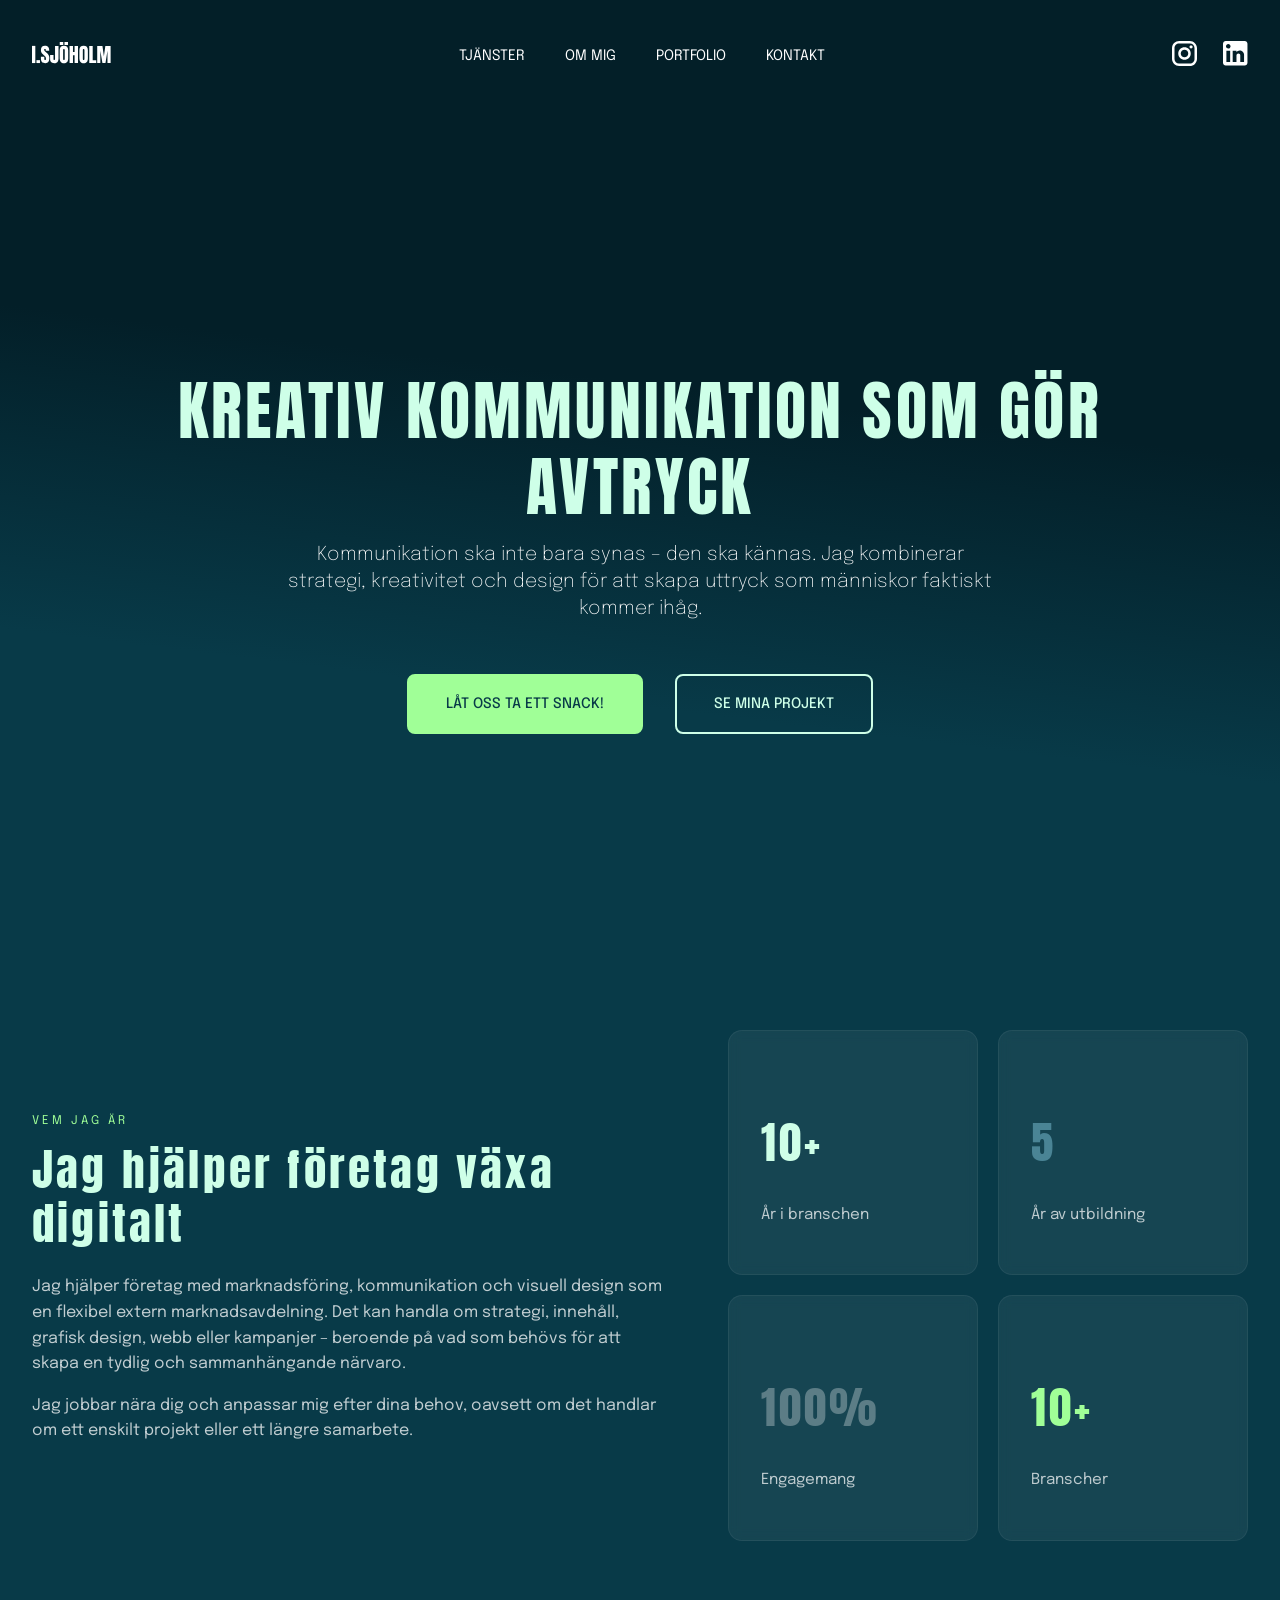
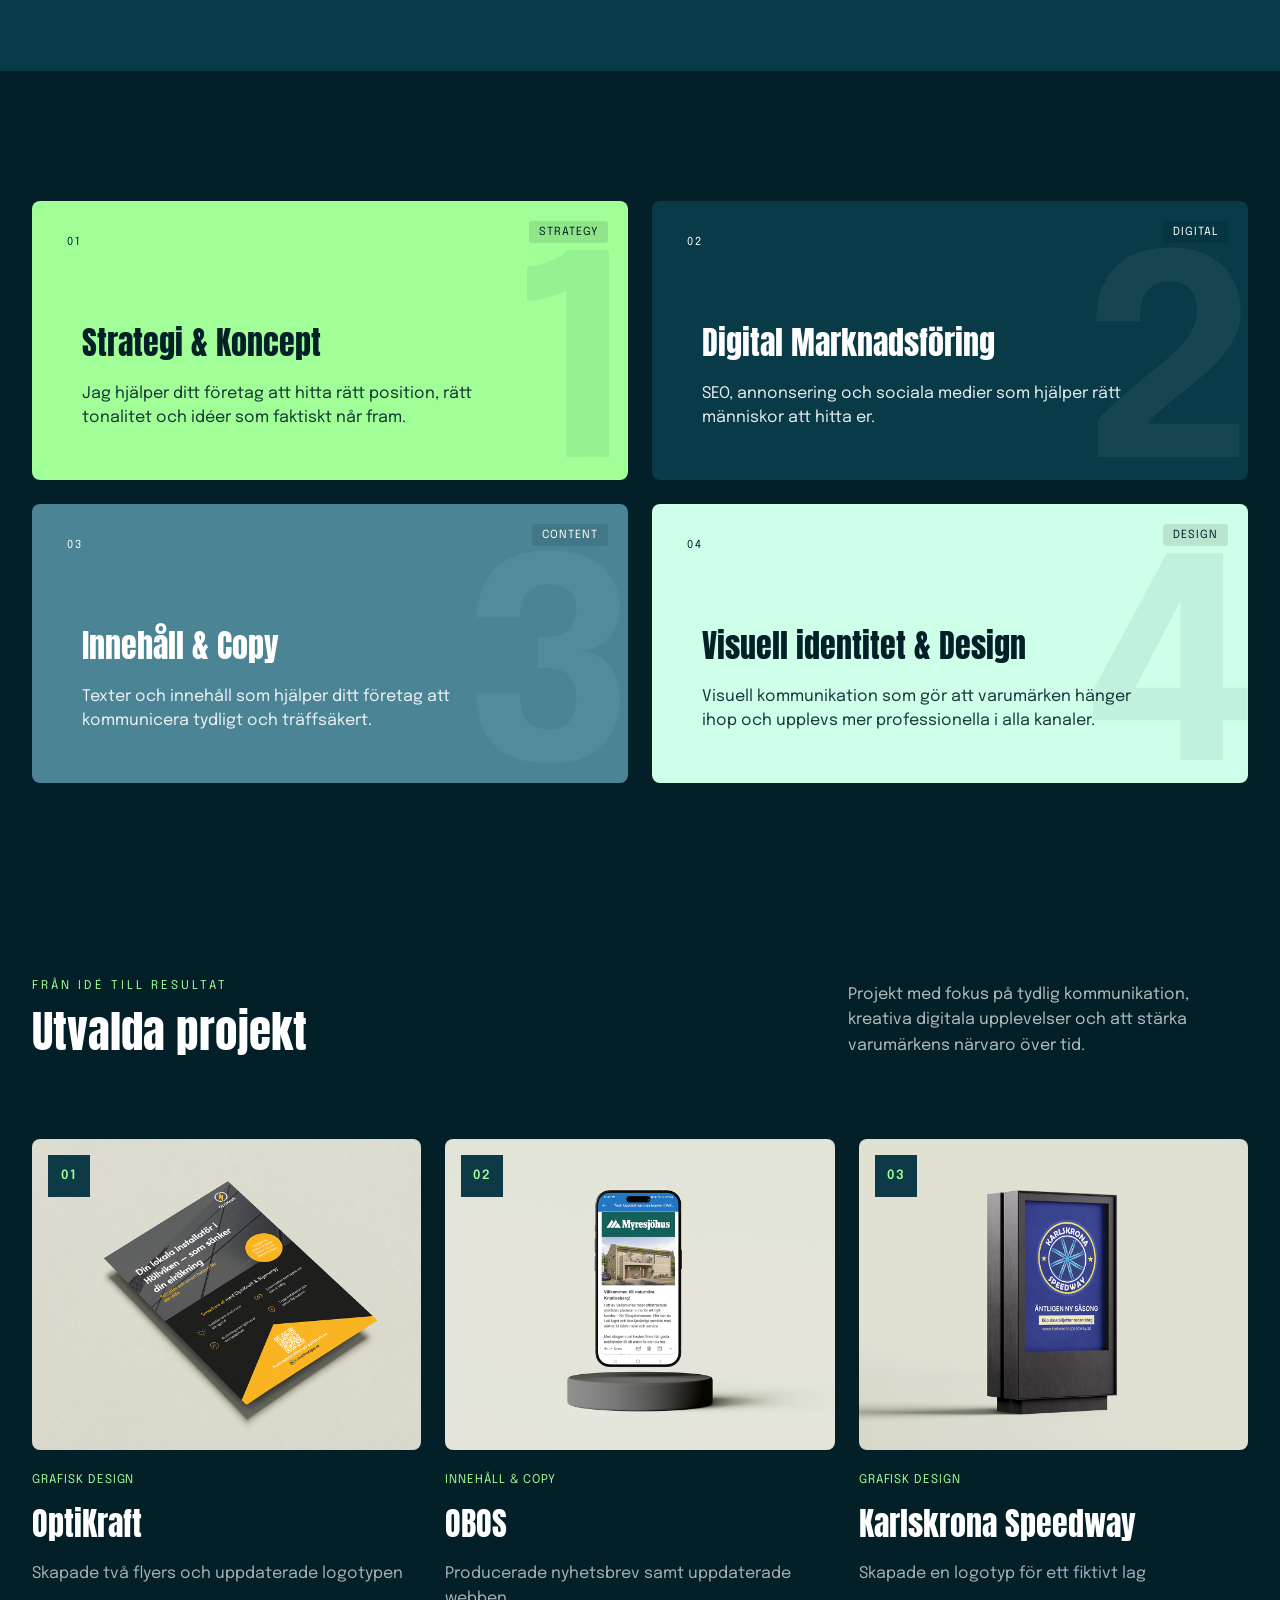
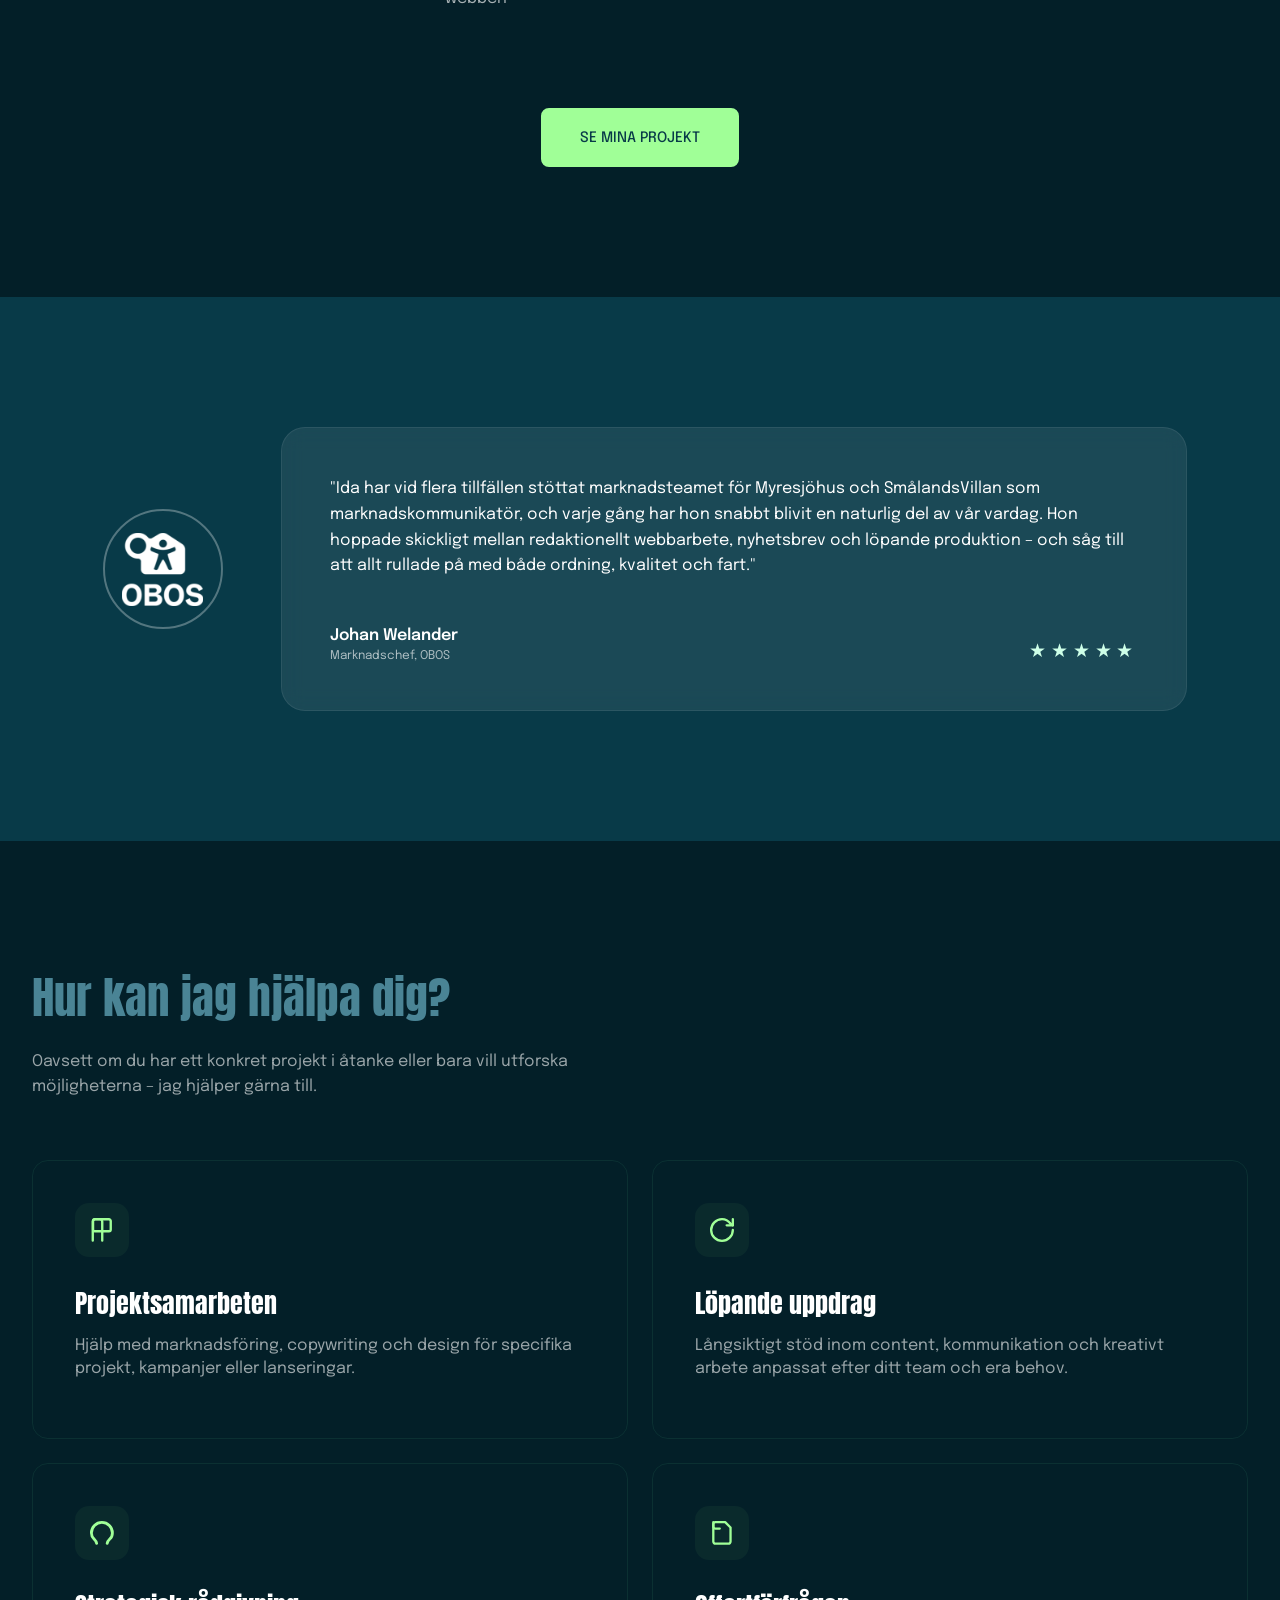
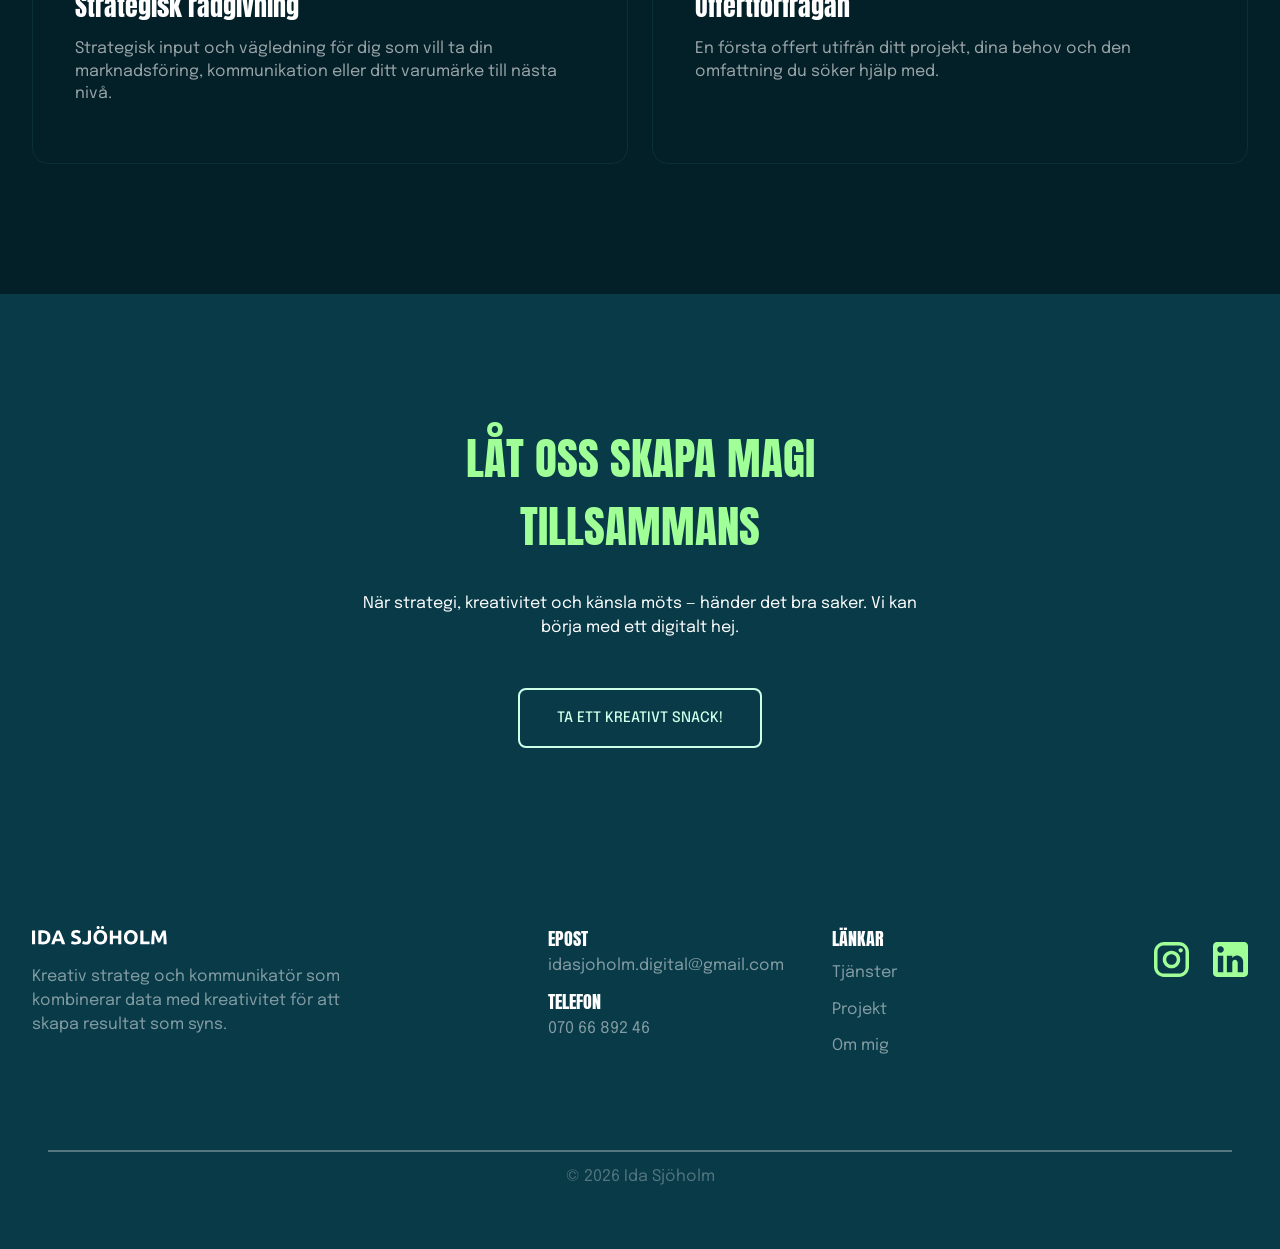
==== commit 3d315ced: "title" ====
--- a/index.html
+++ b/index.html
@@ -3,9 +3,9 @@
 <head>
     <meta charset="UTF-8">
     <meta name="viewport" content="width=device-width, initial-scale=1.0">
-    <title>Ida Sjöholm – din lilla kommunikationsbyrå</title>
-
-    <meta property="og:title" content="Ida Sjöholm — din lilla kommunikationsbyrå">
+    <title>Ida Sjöholm – din externa marknadsavdelning</title>
+
+    <meta property="og:title" content="Ida Sjöholm — din externa marknadsavdelning">
 
     <meta property="og:description" content="Marknadsföring och design som får varumärken att växa.">
 
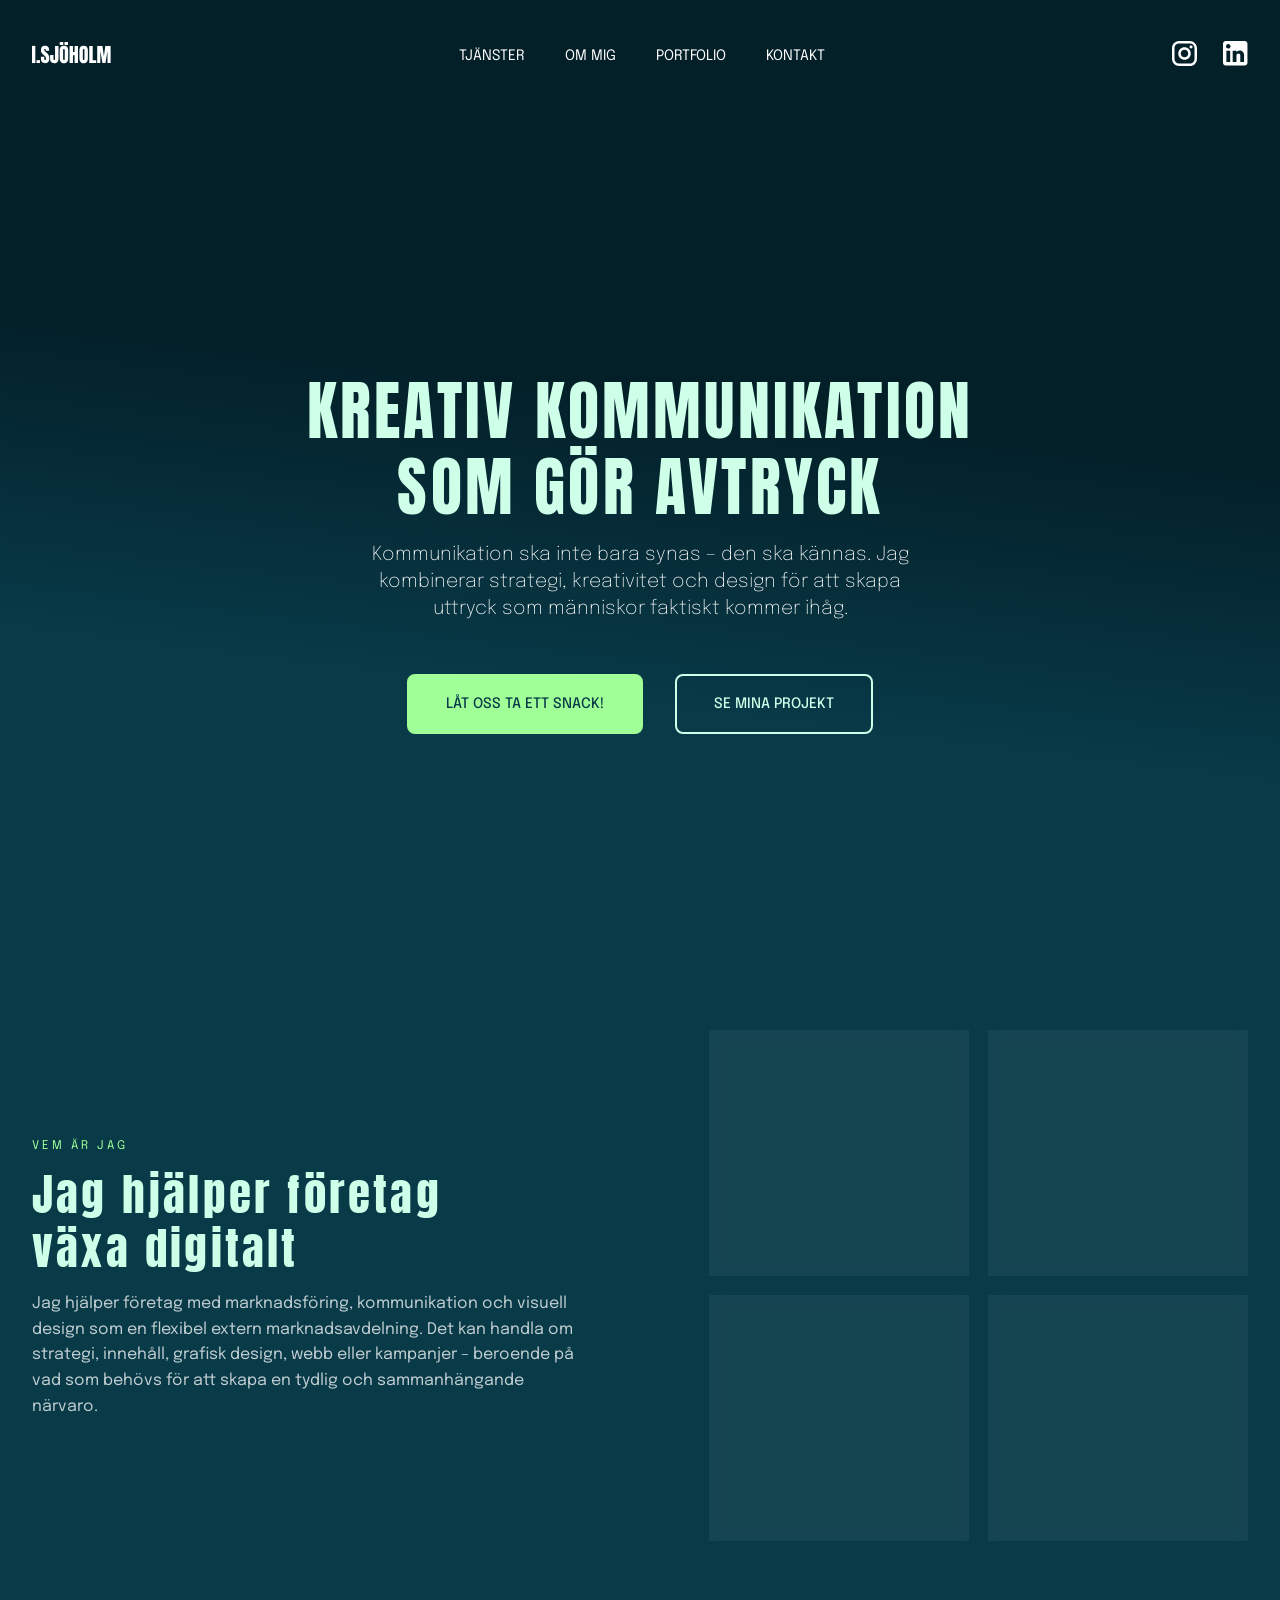
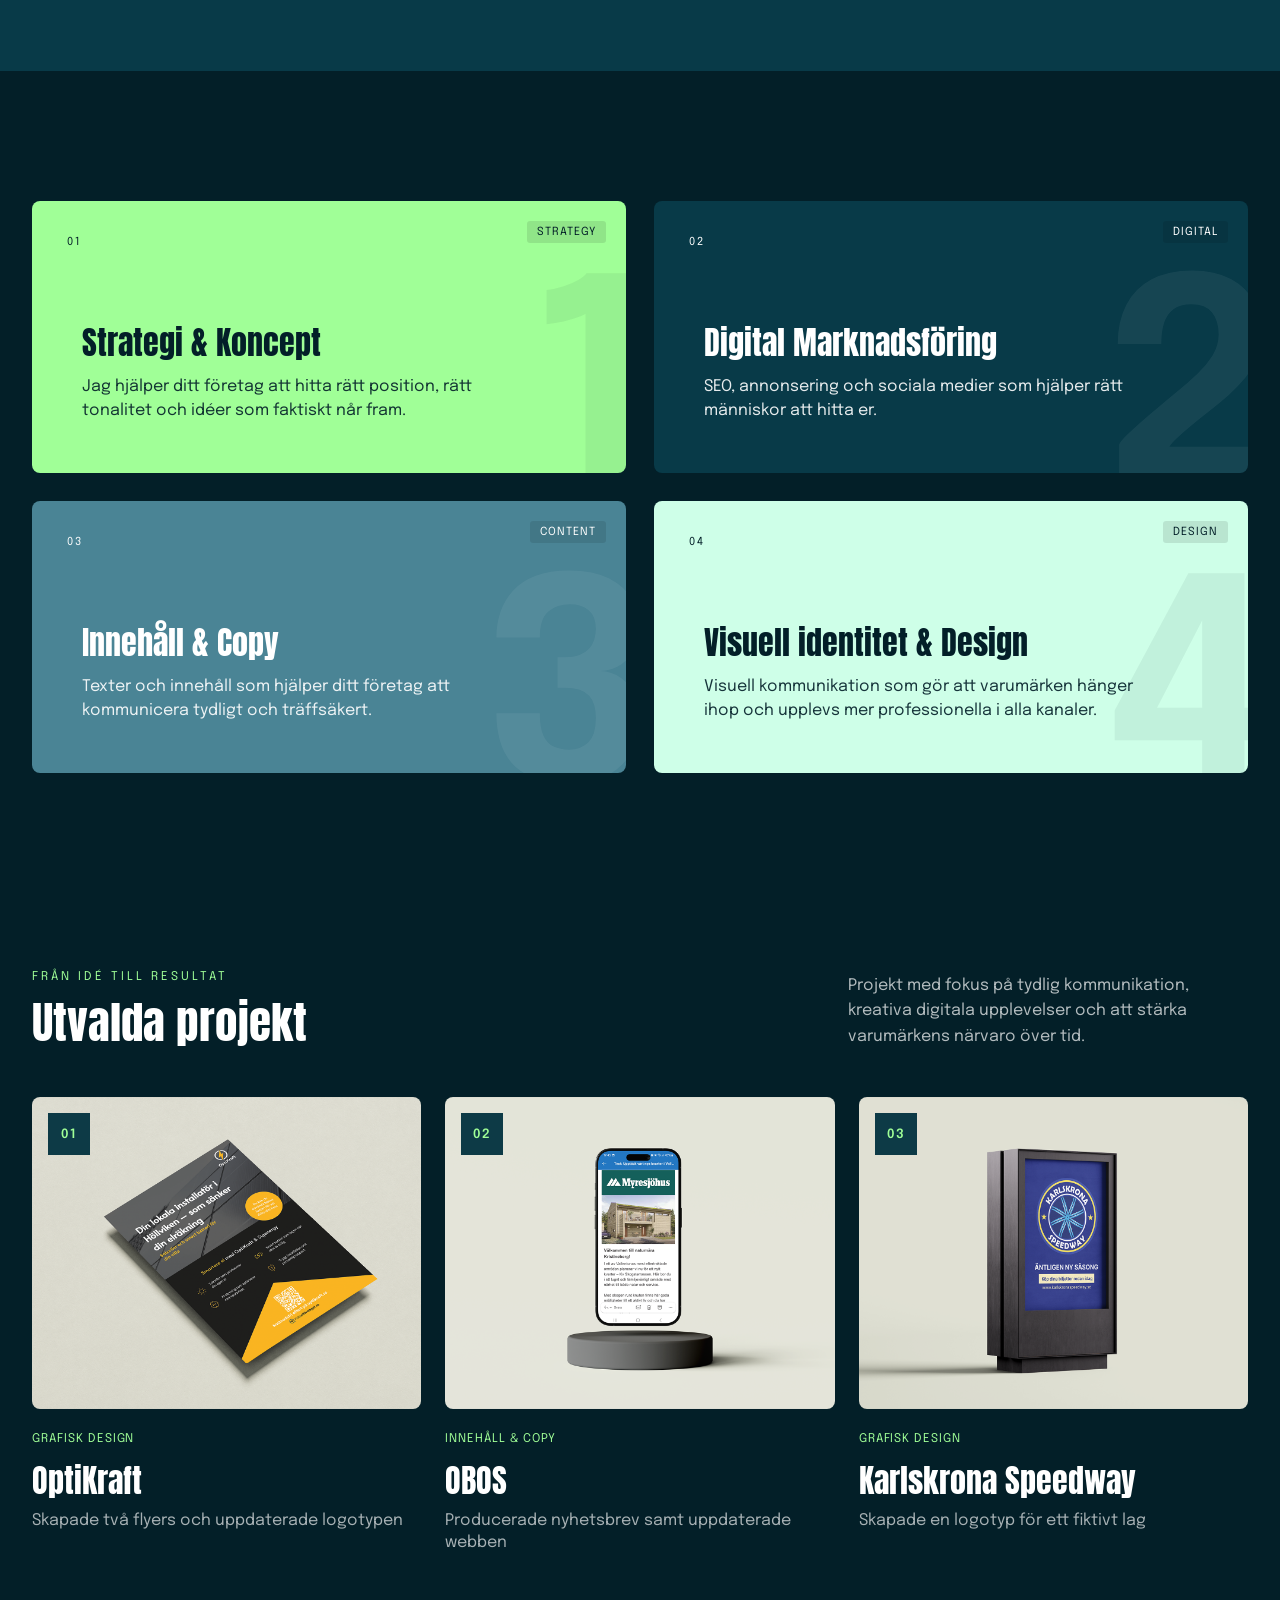
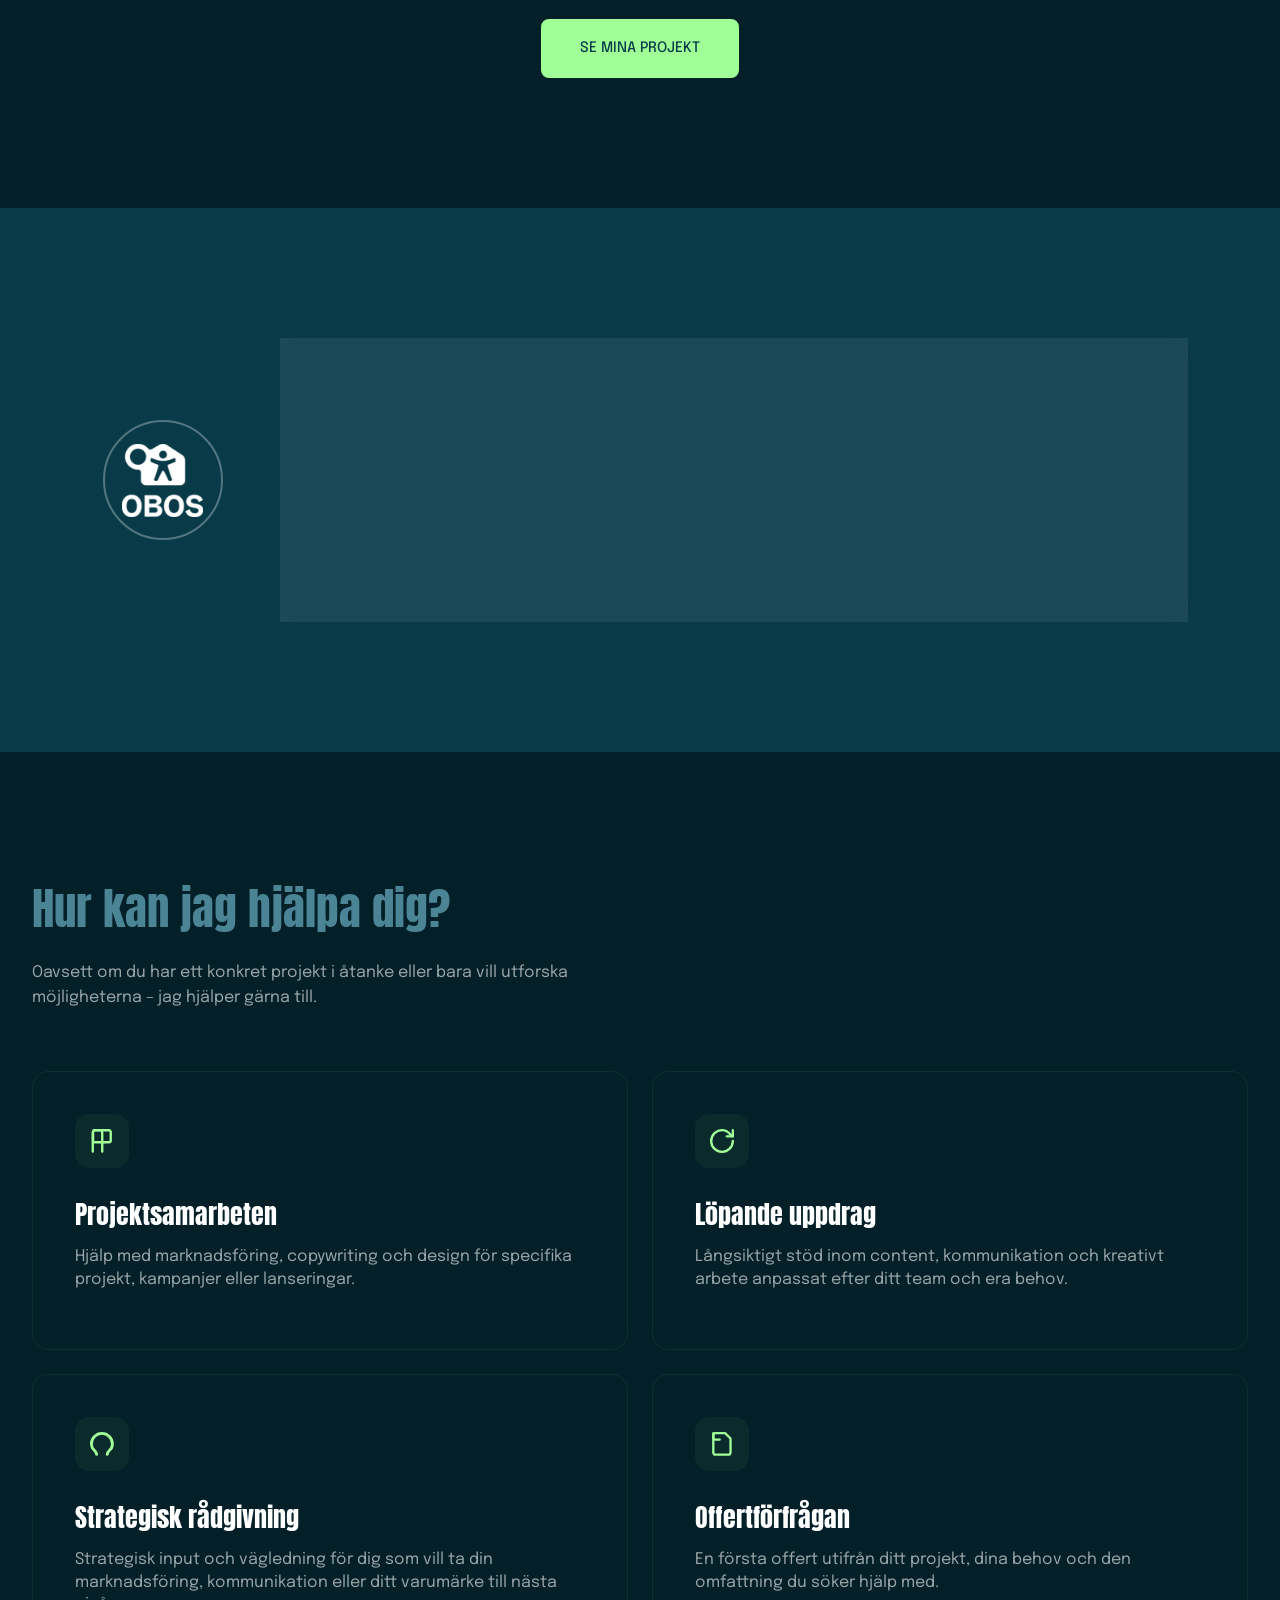
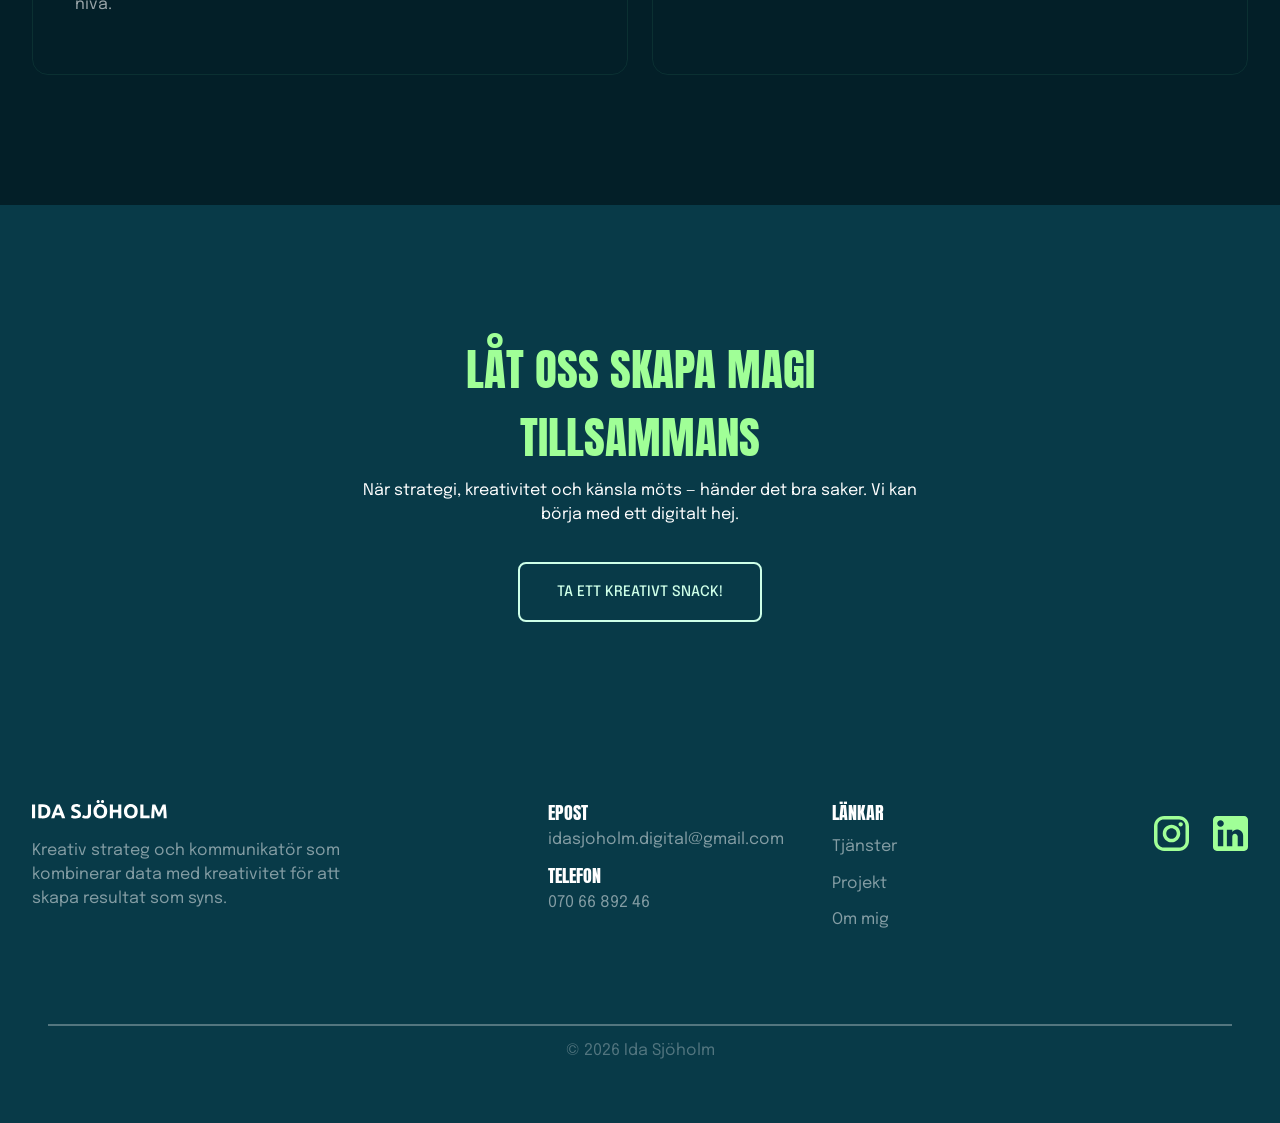
==== commit 581721b9: "startsite" ====
--- a/index.html
+++ b/index.html
@@ -159,7 +159,7 @@
             <div class="about-start__inner">
 
                 <div class="about-start__content">
-                    <span class="about-start__label">Vem jag är</span>
+                    <span class="about-start__label">Vem är jag</span>
 
                     <h2 class="about-start__title">
                         Jag hjälper företag växa digitalt
@@ -169,9 +169,9 @@
                         Jag hjälper företag med marknadsföring, kommunikation och visuell design som en flexibel extern marknadsavdelning. Det kan handla om strategi, innehåll, grafisk design, webb eller kampanjer – beroende på vad som behövs för att skapa en tydlig och sammanhängande närvaro.
                     </p>
 
-                    <p class="about-start__text">
+                    <!-- <p class="about-start__text">
                         Jag jobbar nära dig och anpassar mig efter dina behov, oavsett om det handlar om ett enskilt projekt eller ett längre samarbete.
-                    </p>
+                    </p> -->
                 </div>
 
                 <div class="about-start__stats">
--- a/style.css
+++ b/style.css
@@ -244,8 +244,6 @@
     padding: 0;
 }
 
-
-
 .menu__button {
     background: none;
     border: 0;
@@ -256,7 +254,6 @@
     cursor: pointer;
 }
 
-
 @media (max-width: 1024px) {
 
     /* hide desktop menu */
@@ -278,7 +275,6 @@
         padding: 0rem;
     }
 }
-
 
 .responsive-menu {
     position: fixed;
@@ -312,7 +308,6 @@
     font-size: 1.8rem;
 }
 
-
 .mobile-social {
     display: flex;
     justify-content: center;
@@ -351,7 +346,6 @@
     margin: 0;
     display: flex;
     flex-direction: column;
-    /* width: 100%; */
     color: var(--color-dark);
     align-items: center;
     justify-content: center;
@@ -371,7 +365,7 @@
 
 .hero__title {
     margin: 0;
-    max-width: 65rem;
+    max-width: 50rem;
     color: var(--color-blue-light);
     font-family: var(--font-family-1);
     font-size: clamp(2.5rem, 5vw, 5rem);
@@ -393,7 +387,7 @@
 
 .hero__desc {
     margin: 0;
-    max-width: 45rem;
+    max-width: 35rem;
     width: 100%;
     color: var(--color-light);
     font-family: var(--font-family-2);
@@ -508,7 +502,6 @@
 .about-start {
     background: var(--color-blue-medium);
     padding-block: var(--spacing-section);
-    color: var(--color-light);
     overflow: hidden;
 }
 
@@ -516,7 +509,7 @@
     display: grid;
     grid-template-columns: 1.1fr 0.9fr;
     align-items: center;
-    gap: 60px;
+    gap: 20px;
 }
 
 .about-start__content {
@@ -540,10 +533,11 @@
     font-size: clamp(2.2rem, 3.5vw, 3.4rem);
     line-height: 1.2;
     font-weight: 500;
-    margin-bottom: 1.5rem;
+    margin-bottom: 1rem;
     margin-top: 0.5rem;
     color: var(--color-blue-light);
     letter-spacing: 0.2rem;
+    max-width: 30rem;
     /* text-transform: uppercase; */
 }
 
@@ -551,6 +545,7 @@
     font-size: 1rem;
     line-height: 1.6;
     color: rgba(255,255,255,0.75);
+    max-width: 35rem;
 }
 
 .about-start__stats {
@@ -669,7 +664,7 @@
 @media (max-width: 900px) {
 
     .about-start {
-        padding: 80px 20px;
+
     }
 
     .about-start__inner {
@@ -725,7 +720,7 @@
 .services__inner {
   display: grid;
   grid-template-columns: repeat(2, 1fr);
-  gap: 24px;
+  gap: 1.8rem;
   margin: 0;
 }
 
@@ -733,11 +728,9 @@
 .card {
   position: relative;
   padding: 90px 50px 50px 50px;
-
   display: flex;
   flex-direction: column;
   justify-content: flex-end;
-
   overflow: hidden;
   border-radius: 0.5rem;
   text-decoration: none;
@@ -795,7 +788,7 @@
 
 .card h2 {
   font-size: 2rem;
-  margin-bottom: 15px;
+  margin-bottom: 0.5rem;
   font-family: var(--font-family-1);
   font-weight: lighter;
 }
@@ -823,8 +816,8 @@
 .card::after {
   content: "1";
   position: absolute;
-  right: -10px;
-  bottom: -40px;
+  right: -32px;
+  bottom: -70px;
   font-size: 280px;
   font-weight: 700;
   line-height: 1;
@@ -843,21 +836,17 @@
   content: "4";
 }
 
-/* Small top number */
 .number {
   position: absolute;
   top: 35px;
   left: 35px;
-
   font-size: 11px;
   letter-spacing: 2px;
 }
-
 
 @media (max-width: 1024px) {
   .services__inner {
     grid-template-columns: 1fr;
-    padding: 0 30px;
   }
 
   .card {
@@ -876,7 +865,6 @@
   }
 
   .services__inner {
-    padding: 0 16px;
     gap: 16px;
   }
 
@@ -931,7 +919,7 @@
 .portfolio__inner {
     display: flex;
     flex-direction: column;
-    gap: 5rem;
+    gap: 3rem;
 }
 
 .portfolio__header {
@@ -1018,7 +1006,7 @@
 .portfolio__content {
     display: flex;
     flex-direction: column;
-    gap: 0.8rem;
+    /* gap: 0.8rem; */
 }
 
 .portfolio__meta {
@@ -1031,7 +1019,8 @@
 }
 
 .portfolio__content h3 {
-    margin: 0;
+    margin-top: 0.7rem;
+    margin-bottom: 0.3rem;
     font-size: 2rem;
     font-weight: lighter;
     color: var(--color-light);
@@ -1040,7 +1029,8 @@
 .portfolio__content p {
     margin: 0;
     color: rgba(255,255,255,0.65);
-    line-height: 1.6;
+    line-height: 1.4;
+    max-width: 25rem;
 }
 
 .portfolio__button {
@@ -1081,6 +1071,7 @@
 
     .portfolio__cards {
         grid-template-columns: 1fr;
+        gap: 2.5rem;
     }
 
     .portfolio__content {
@@ -1094,6 +1085,7 @@
     .portfolio__button {
         margin-top: 0.5rem;
     }
+
 }
 
 /* Animation */
@@ -1362,7 +1354,7 @@
 
 @media (max-width: 991px) {
   .help {
-    padding: 4rem 1.5rem;
+    padding-block: 4rem;
   }
 
   .help__grid {
@@ -1487,7 +1479,7 @@
         align-items: center;
         justify-content: center;
         text-align: center;
-        gap: 3rem;
+        gap: 2.2rem;
 
         .contact__content {
             color: var(--color-light);
@@ -1495,7 +1487,7 @@
             display: flex;
             flex-direction: column;
             align-items: center;
-            gap: 2rem;
+            gap: 0.5rem;
 
             .contact__title {
                 font-family: var(--font-family-1);
@@ -1532,8 +1524,6 @@
     }
 
     .contact__inner {
-        gap: 2.5rem;
-        padding-inline: 1.5rem;
     }
 
     .contact__content {
@@ -1541,6 +1531,8 @@
     }
 
 }
+
+/* Footer */
 
 .footer {
     background-color: var(--color-black);
@@ -1582,7 +1574,6 @@
     display: flex;
     flex-direction: column;
     gap: 0.9375rem;
-
 
     .contact__item {
         color: var(--color-light);
@@ -1833,7 +1824,6 @@
     margin-bottom: 4rem;
     margin-top: 0;
 }
-
 
 .work__cards {
     display: grid;
@@ -2839,7 +2829,7 @@
     display: grid;
     grid-template-columns: 1fr 1fr;
     gap: 5rem;
-    align-items: center;
+    align-items: start;
     opacity: 0;
     transform: translateY(70px);
     transition: opacity 1s cubic-bezier(0.22, 1, 0.36, 1), transform 1s cubic-bezier(0.22, 1, 0.36, 1);
@@ -2852,18 +2842,22 @@
 }
 .project-card--reverse .project-card__content {
     order: 1; 
-} .project-card__image {
+} 
+
+.project-card__image {
     border-radius: 16px;
     overflow: hidden;
     opacity: 0;
     transform: translateY(30px);
     transition: all 0.9s ease; 
+    margin: 0;
 } 
     
 .project-card__image img {
     width: 100%;
     display: block;
     object-fit: contain; 
+    margin: 0;
 } 
 
 /* content animation */
@@ -2900,6 +2894,7 @@
 
 .project-card__title { 
     margin-bottom: 1rem; 
+    margin-top: 0;
     color: var(--color-light); 
     font-size: clamp(2rem, 4vw, 3.4rem); 
     line-height: 1.1; 
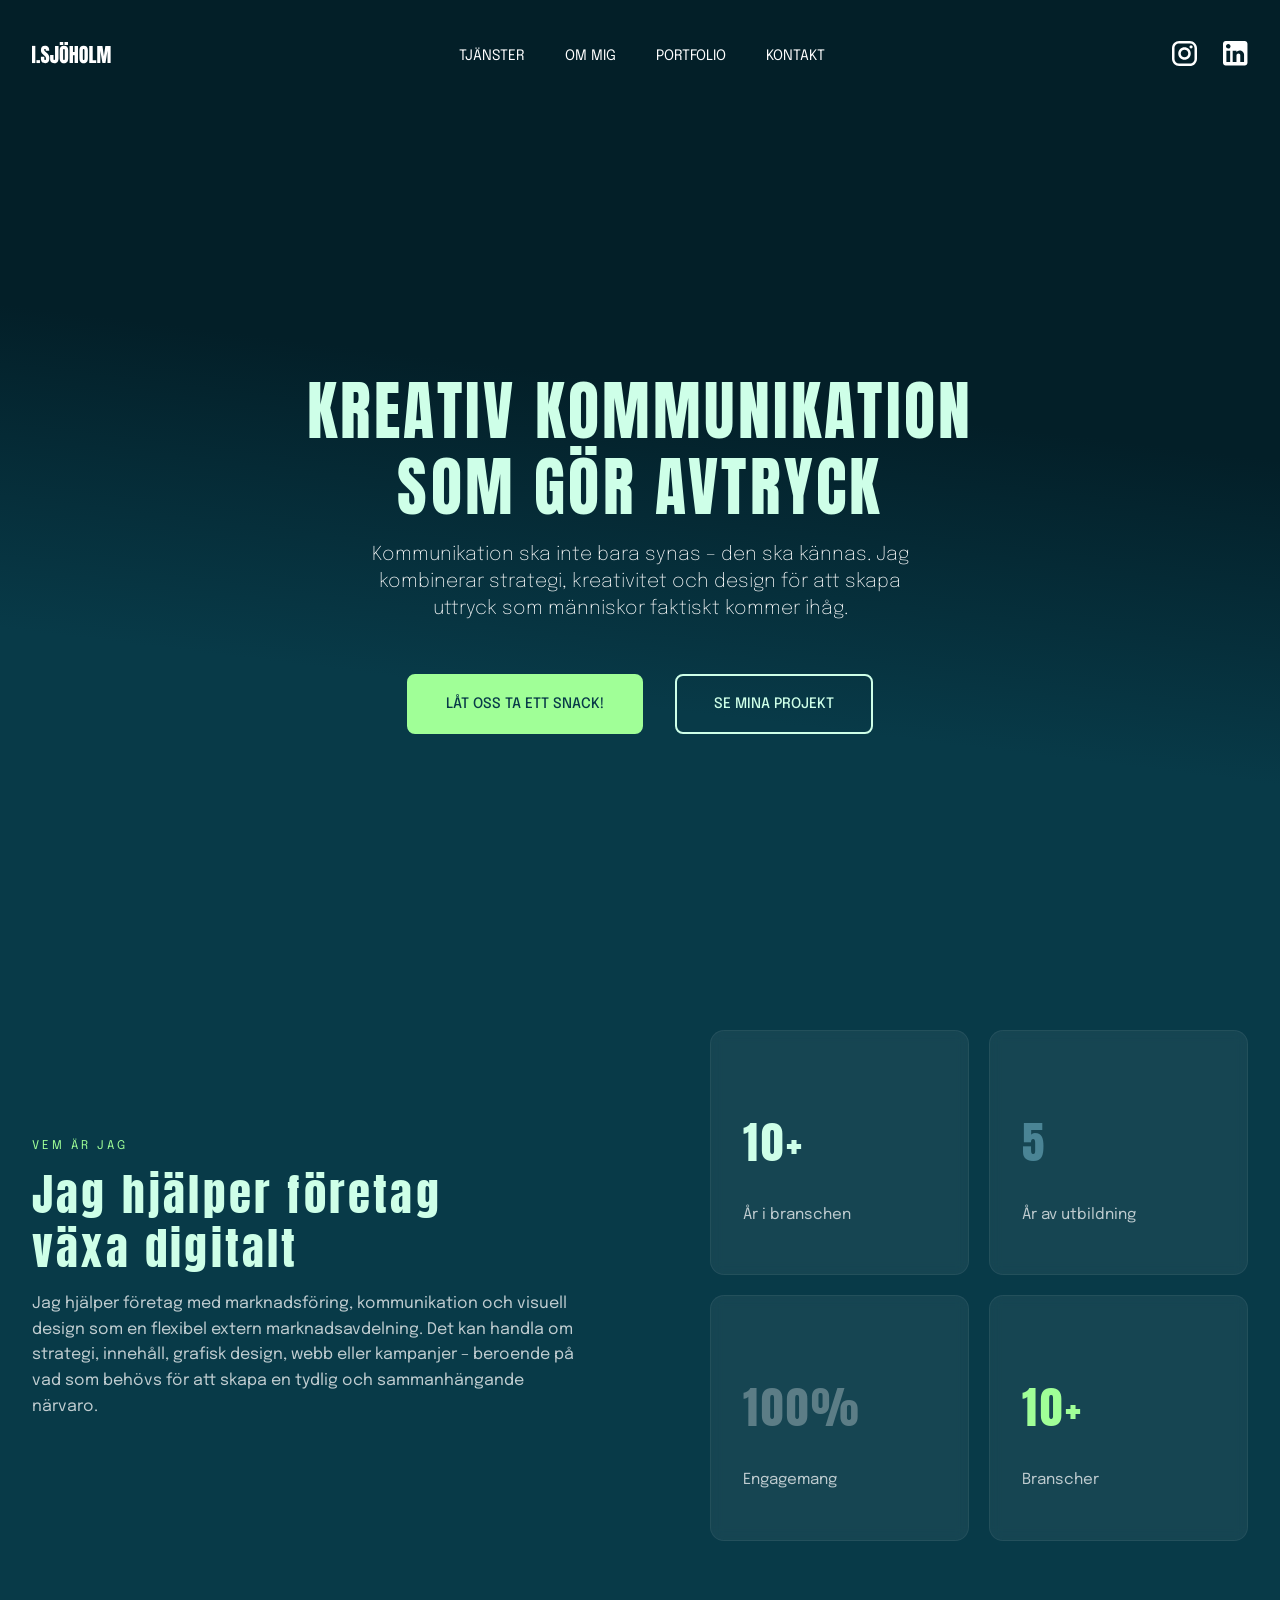
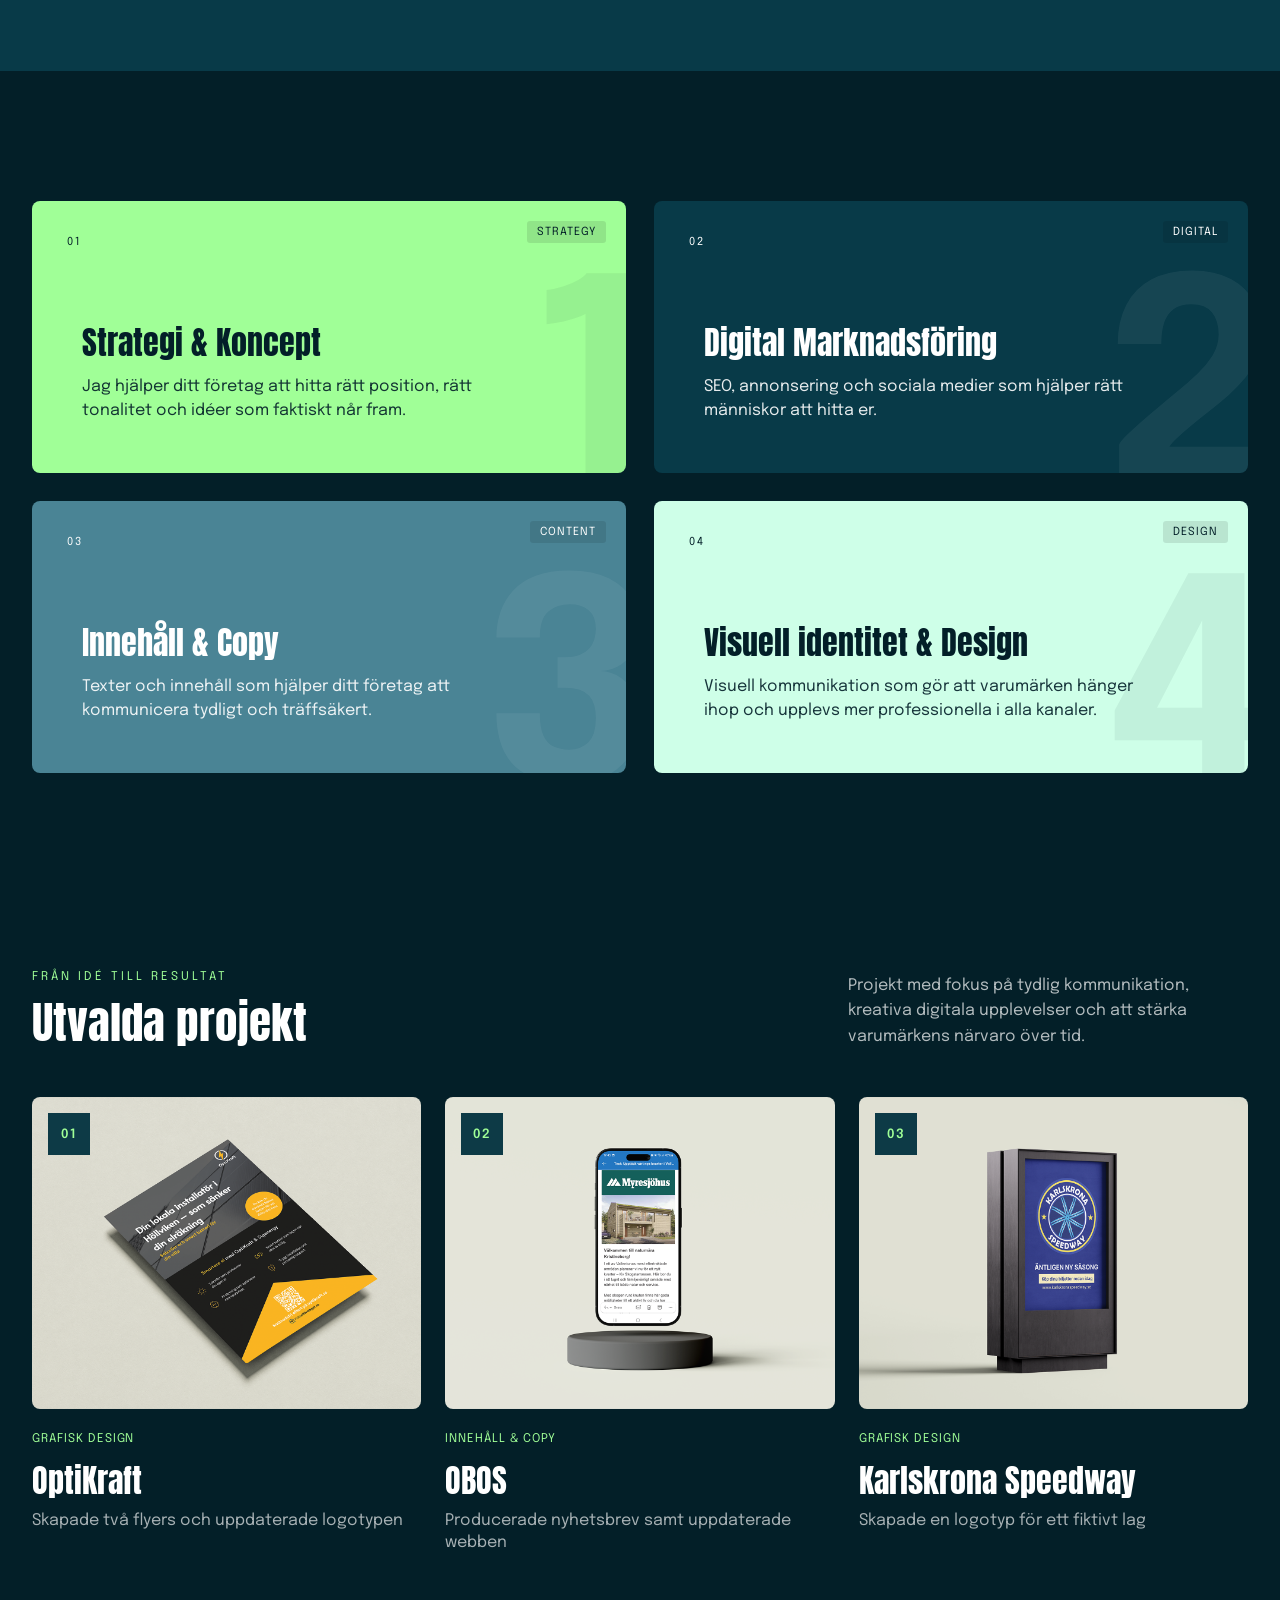
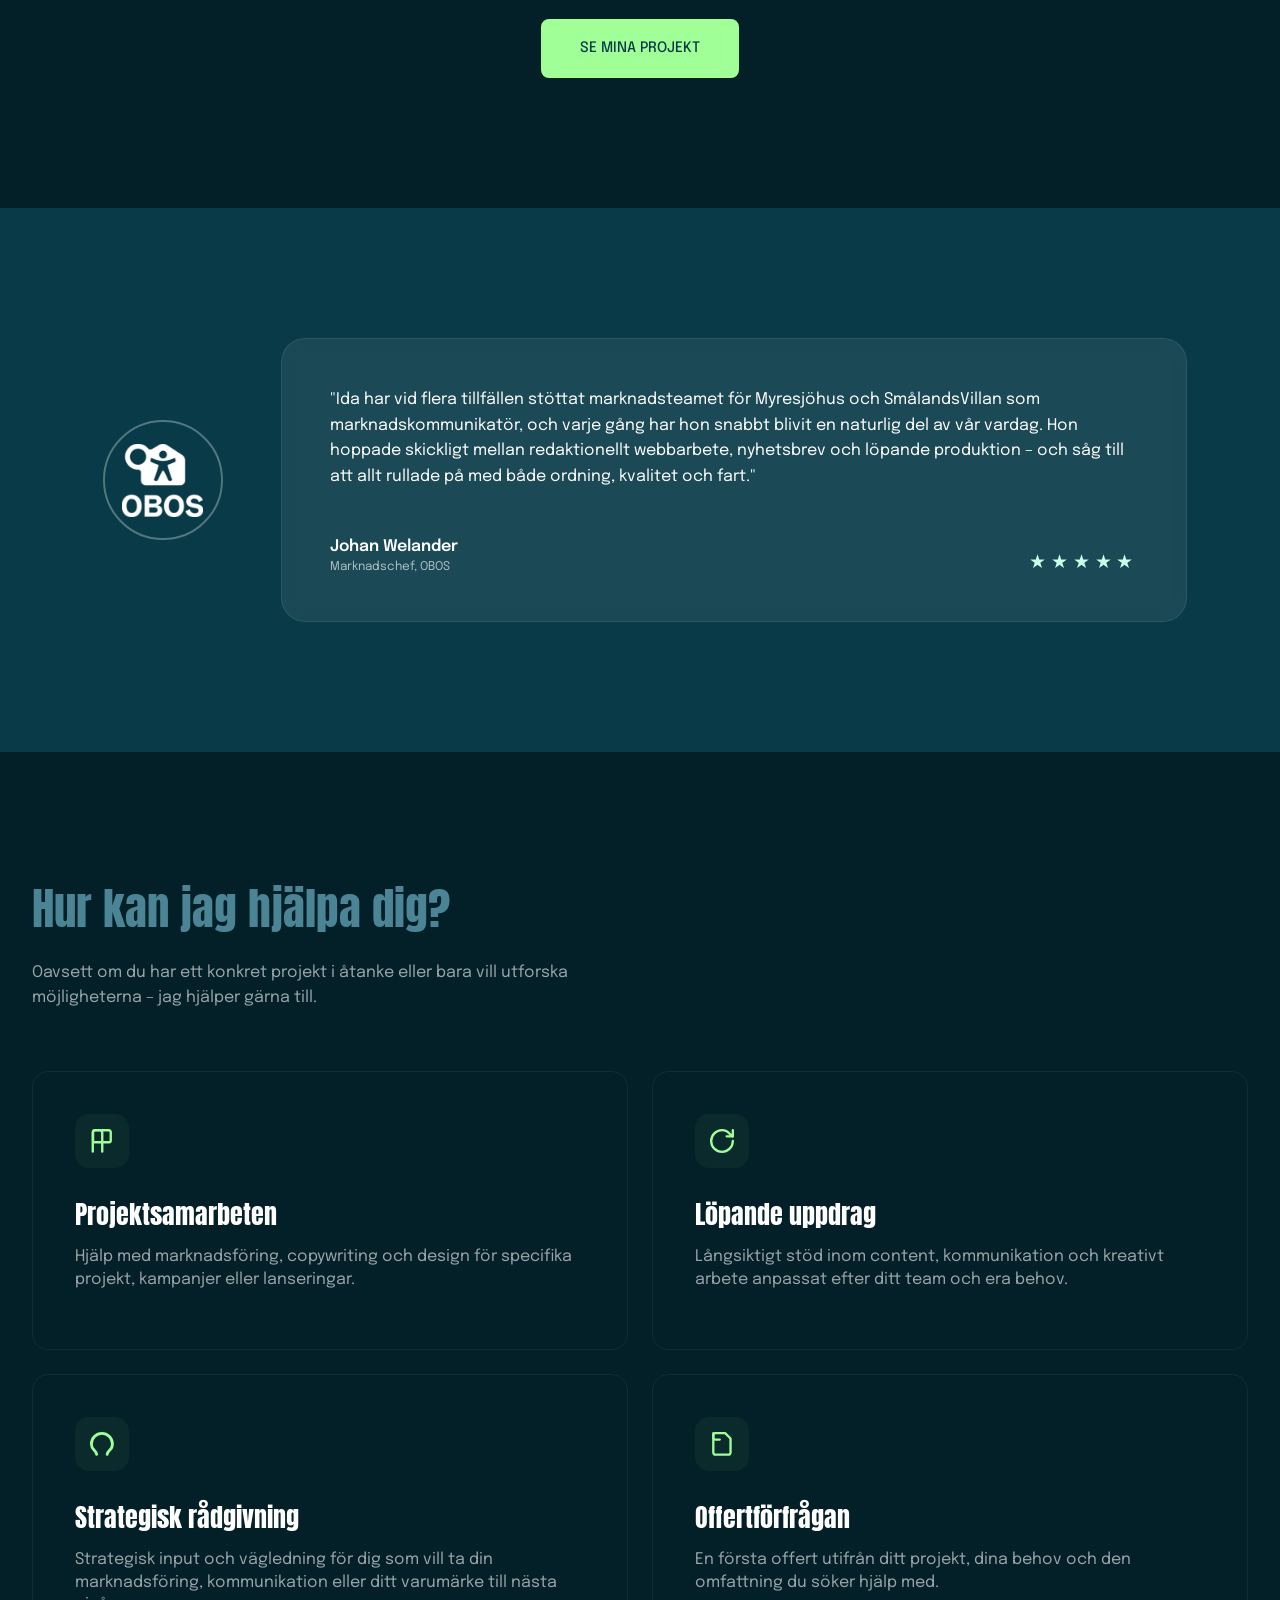
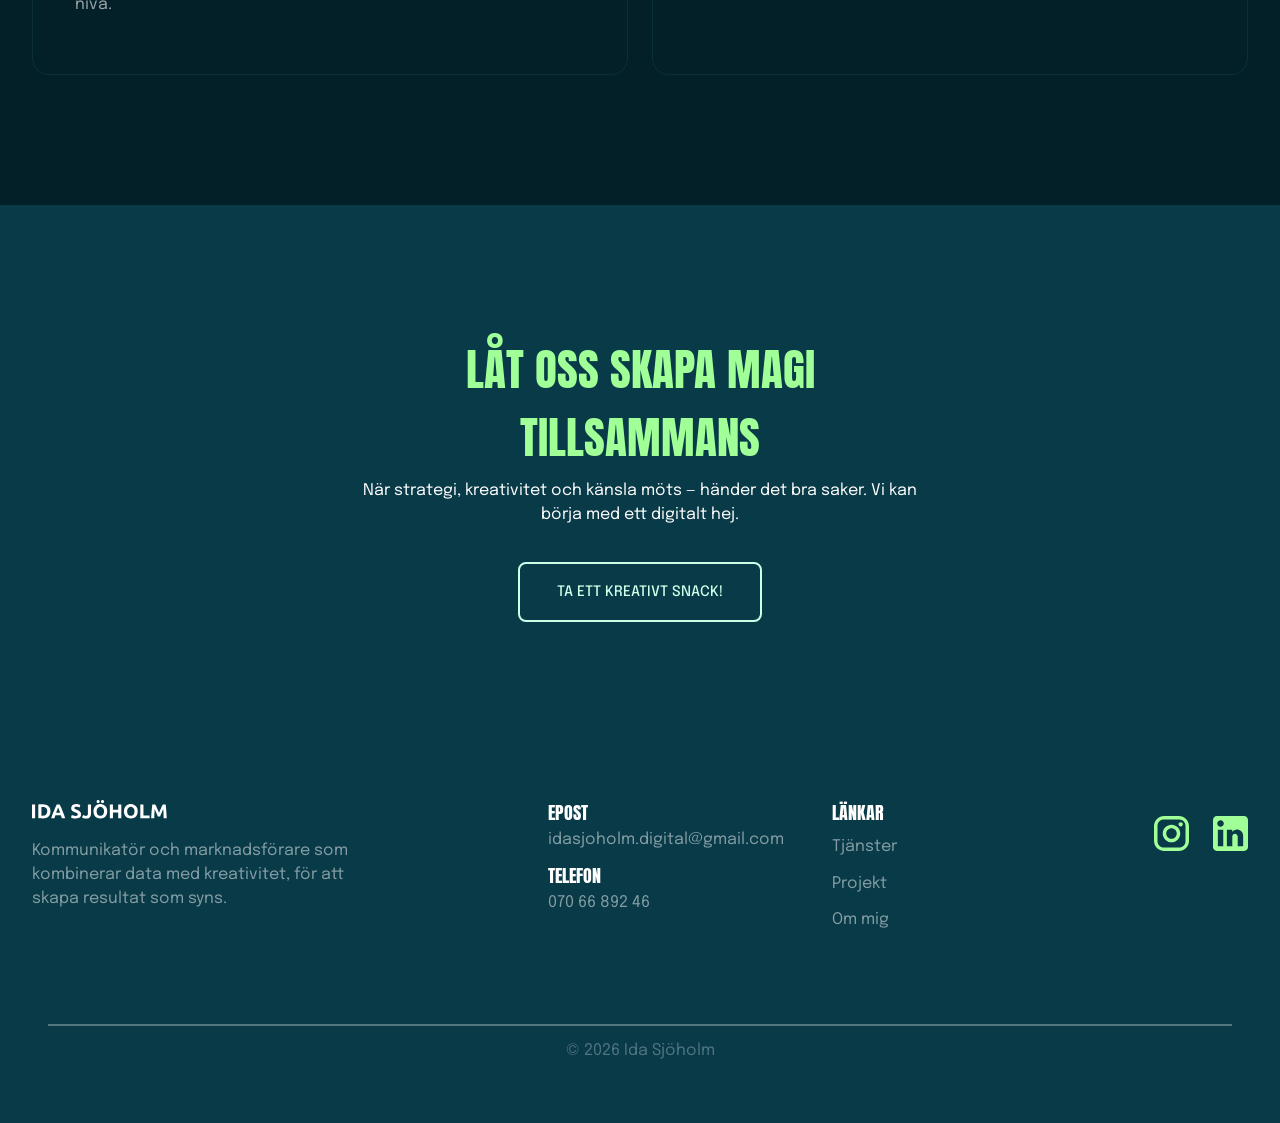
==== commit 8c235884: "update" ====
--- a/index.html
+++ b/index.html
@@ -515,7 +515,7 @@
                                 </svg>
                             </a>
 
-                            <span>Kreativ strateg och kommunikatör som kombinerar data med kreativitet för att skapa resultat som syns.</span>
+                            <span>Kommunikatör och marknadsförare som kombinerar data med kreativitet, för att skapa resultat som syns.</span>
                         </div>
 
                         <!-- Kontakt -->
--- a/style.css
+++ b/style.css
@@ -176,7 +176,8 @@
 .collaboration__inner,
 .contact-form__inner,
 .work-types__inner,
-.projects__grid {
+.projects__grid,
+.project-card__container {
     grid-column: inner;
 }
 
@@ -1728,7 +1729,7 @@
 .about__content {
     display: grid;
     grid-template-columns: 1fr 0.9fr;
-    align-items: center;
+    align-items: start;
     gap: 4rem;
 }
 
@@ -1749,7 +1750,7 @@
 
 .about__title {
     color: var(--color-blue-light);
-    font-size: clamp(2rem, 5vw, 4.3rem);
+    font-size: clamp(2.2rem, 3.5vw, 3.4rem);
     line-height:  1.1;
     font-weight: 550;
     margin-top: 0.5rem;
@@ -1793,7 +1794,7 @@
 @media (max-width: 640px) {
 
     .about {
-        padding: 4rem 1.25rem;
+        padding-block: 4rem;
     }
 
 }
@@ -1870,6 +1871,7 @@
     word-break: break-word;
     overflow-wrap: break-word;
     margin: 0;
+    font-size: 1rem;
 }
 
 .work__info {
@@ -1890,11 +1892,16 @@
         margin-inline: auto;
     }
 
+    .about__image {
+            align-items: center;
+            justify-content: center;
+    }
+
 }
 
 @media (max-width: 600px) {
     .work {
-        padding: 5rem 1rem;
+        padding-block: 5rem;
     }
 
     .work__title {
@@ -1904,8 +1911,7 @@
     .work__text {
         font-size: 1rem;
         line-height: 1.7;
-
-        margin-bottom: 2rem;
+        margin-bottom: 1.5em;
     }
 
     .work__cards {
@@ -1917,14 +1923,11 @@
         border-radius: 14px;
     }
 
-    .work__card h3 {
-        font-size: 1.15rem;
-    }
-
-    .work__card p {
+
+    /* .work__card p {
         font-size: 0.95rem;
         line-height: 1.65;
-    }
+    } */
 
     .work__info {
         padding: 1.3rem;
@@ -1934,7 +1937,7 @@
 
 @media (max-width: 390px) {
     .work {
-        padding: 4rem 0.8rem;
+        padding-block: 4rem;
     }
 
     .work__card {
@@ -1942,7 +1945,7 @@
     }
 
     .work__card h3 {
-        font-size: 1rem;
+        font-size: 1.3rem;
     }
 
     .work__card p {
@@ -2095,10 +2098,8 @@
     display: flex;
     flex-direction: column;
     gap: 0.4rem;
-
     font-size: 0.85rem;
     color: rgba(255,255,255,0.6);
-
     min-width: 0;
 }
 
@@ -2108,7 +2109,7 @@
 
 .experience-card__content h3 {
     margin: 0 0 0.6rem;
-    font-size: 1.4rem;
+    font-size: 1.5rem;
     line-height: 1.35;
     color: var(--color-light);
     min-width: 0;
@@ -2122,6 +2123,7 @@
     line-height: 1.6;
     color: rgba(255,255,255,0.75);
     min-width: 0;
+    font-size: 1rem;
     word-break: break-word;
     overflow-wrap: break-word;
 }
@@ -2174,7 +2176,7 @@
     }
 
     .experience-card__content h3 {
-        font-size: 1.2rem;
+        font-size: 1.3rem;
     }
 
     .experience-card__content p {
@@ -2189,7 +2191,6 @@
     }
 
     .experience__title {
-        font-size: 2rem;
         margin-bottom: 1.5rem;
     }
 
@@ -2208,7 +2209,6 @@
     }
 
     .experience-card__content h3 {
-        font-size: 1.05rem;
         line-height: 1.35;
         margin-bottom: 0.45rem;
     }
@@ -2225,11 +2225,7 @@
     }
 
     .experience__title {
-        font-size: 1.7rem;
-    }
-
-    .experience-card__content h3 {
-        font-size: 0.98rem;
+    
     }
 
     .experience-card__content p {
@@ -2272,7 +2268,7 @@
         font-family: var(--font-family-1);
         font-size: clamp(2rem, 5vw, 4.3rem);
         font-weight: 500;
-        line-height: 1.2;
+        line-height: 1.4;
         max-width: 60rem;
         text-transform: uppercase;
         text-align: center;
@@ -2283,7 +2279,7 @@
         color: var(--color-pink);
         font-family: var(--font-family-2);
         font-size: 0.75rem;
-        line-height: 1.21875rem;
+        line-height: 1.4rem;
         letter-spacing: 0.25em;
         text-transform: uppercase;
         margin-top: 0;
@@ -2315,7 +2311,9 @@
 }
 
 .service-block {
-    padding: 130px 100px;
+    padding-block: var(--spacing-section);
+    padding-left: 30px;
+    padding-right: 30px;
     display: grid;
     grid-template-columns: 1.1fr 0.9fr;
     gap: 80px;
@@ -2338,7 +2336,6 @@
 }
 
 /* Ljus sektion */
-
 .service-block--light {
     background: var(--color-super-dark-blue);
     color: var(--color-light);
@@ -2365,7 +2362,7 @@
 .service-block__title {
     position: relative;
     font-size: clamp(2rem, 4vw, 3rem);
-    line-height: 1.05;
+    line-height: 1;
     font-weight: lighter;
     margin-bottom: 0.5rem;
     margin-top: 0.8rem;
@@ -2448,47 +2445,40 @@
     display: inline-flex;
     align-items: center;
     justify-content: center;
-
     flex-shrink: 0;
     overflow: hidden;
-
     position: relative;
 }
 .service-card__icon svg {
     width: 12px;
     height: 9px;
-
     display: block;
     overflow: visible;
-
     flex-shrink: 0;
 }
 
 /* Mörka block */
-
 .service-block--dark .service-card__icon {
     background: var(--color-pink);
 }
 
 /* Ljusa block */
-
 .service-block--light .service-card__icon {
     background: var(--color-pink);
 }
 
 /* RESPONSIVE */
-
-@media (max-width: 980px) {
+@media (max-width: 800px) {
 
      .services-header {
         text-align: center;
-        padding: 4rem 3rem;;
+        padding: 4rem 3rem;
     }
 
     .service-block {
         grid-template-columns: 1fr;
-        gap: 50px;
-        padding: 90px 24px;
+        gap: 40px;
+        padding: 90px 30px;
         justify-items: center;
     }
 
@@ -2496,7 +2486,6 @@
         text-align: center;
         max-width: 800px;
         margin-inline: auto;
-
         display: flex;
         flex-direction: column;
         align-items: center;
@@ -2512,17 +2501,13 @@
 
     .services-header {
         text-align: center;
-        padding: 4rem 2rem;;
+        padding: 4rem 2rem;
     }
 
     .service-block {
-        padding: 70px 24px;
+        padding: 70px 30px;
         justify-items: center;
     }
-
-    /* .service-block__title {
-        font-size: clamp(2rem, 7vw, 3rem);
-    } */
 
     .service-block__lead {
         font-size: 1rem;
@@ -2541,15 +2526,8 @@
 
 @media (max-width: 360px) {
 
-    /* .services-header {
-        padding: 4rem 1.25rem;;
-    } */
     .service-block {
-        padding: 60px 16px;
-    }
-
-    .service-block__title {
-        font-size: 1.8rem;
+        padding: 60px 30px;
     }
 
     .service-block__lead {
@@ -2669,11 +2647,11 @@
 
 .collaboration__intro h2 {
     color: var(--color-purple);
-    font-size: clamp(2rem, 6vw, 3.5rem);
-    line-height: 1.05;
+    font-size: clamp(2.2rem, 3.5vw, 3.4rem);
+    line-height: 1.3;
     font-weight: lighter;
     max-width: 60rem;
-    margin: 0 0 1rem 0;
+    margin-bottom: 0.5rem;
 }
 
 .collaboration__intro p {
@@ -2688,10 +2666,10 @@
 
 .collaboration-card h3 {
     color: var(--color-pink);
-    font-size: 1.75rem;
+    font-size: 1.6rem;
     line-height: 1.2;
     font-weight: 500;
-    margin-bottom: 1.25rem;
+    margin-bottom: 0.5rem;
 }
 
 .collaboration-card p {
@@ -2739,7 +2717,7 @@
     }
 
     .collaboration-card {
-        padding: 1.5rem;
+        /* padding: 1.5rem; */
     }
 
     .collaboration-card h3 {
@@ -2749,22 +2727,22 @@
 
 @media (max-width: 360px) {
 
-  .collaboration {
-    padding-inline: 1rem;
-  }
+  /* .collaboration {
+    padding-left: 30px;
+    padding-right: 30px;
+  } */
 
   .collaboration__intro h2 {
-    font-size: clamp(1.6rem, 6vw, 2.2rem);
     line-height: 1.15;
-    overflow-wrap: anywhere;
-    word-break: break-word;
+    /* overflow-wrap: anywhere; */
+    /* word-break: break-word; */
   }
 
   .collaboration__intro p {
     font-size: 0.95rem;
     line-height: 1.7;
-    overflow-wrap: anywhere;
-    word-break: break-word;
+    /* overflow-wrap: anywhere;
+    word-break: break-word; */
   }
 
   .collaboration__cards {
@@ -2784,16 +2762,14 @@
   .collaboration-card h3 {
     font-size: 1.25rem;
     line-height: 1.2;
-
-    overflow-wrap: anywhere;
-    word-break: break-word;
+    /* overflow-wrap: anywhere;
+    word-break: break-word; */
   }
 
   .collaboration-card p,
   .collaboration-card li {
     font-size: 0.9rem;
     line-height: 1.6;
-
     overflow-wrap: anywhere;
     word-break: break-word;
   }
@@ -2803,16 +2779,21 @@
   }
 }
 
+
 /* Projektsidan */ 
-.project-site { 
-    width: 100%; 
-} 
-    
-.project-card { 
-    width: 100%;
-    padding-left: 1.5rem;
-    padding-right: 1.5rem; 
-} 
+
+.project-site {
+    display: grid;
+    grid-template-columns: var(--grid-container);
+}
+
+.project-card {
+    grid-column: full;
+    padding-left: 1.8rem;
+    padding-right: 1.8rem;
+}
+
+
     
 .project-card:nth-child(odd) {
     background: var(--color-blue-medium); 
@@ -2823,17 +2804,17 @@
 } 
 
 .project-card__container {
-    width: min(1180px, calc(100% - 2rem));
-    margin: 0 auto;
-    padding: 7rem 0;
+    padding-block: 7rem;
     display: grid;
     grid-template-columns: 1fr 1fr;
-    gap: 5rem;
+    gap: 6rem;
     align-items: start;
     opacity: 0;
     transform: translateY(70px);
-    transition: opacity 1s cubic-bezier(0.22, 1, 0.36, 1), transform 1s cubic-bezier(0.22, 1, 0.36, 1);
-    will-change: opacity, transform; 
+    transition: 
+        opacity 1s cubic-bezier(0.22, 1, 0.36, 1), 
+        transform 1s cubic-bezier(0.22, 1, 0.36, 1);
+    /* will-change: opacity, transform;  */
 }
     
 /* reverse layout */ 
@@ -2851,6 +2832,7 @@
     transform: translateY(30px);
     transition: all 0.9s ease; 
     margin: 0;
+    padding: 0;
 } 
     
 .project-card__image img {
@@ -2858,6 +2840,7 @@
     display: block;
     object-fit: contain; 
     margin: 0;
+    padding: 0;
 } 
 
 /* content animation */
@@ -2897,7 +2880,7 @@
     margin-top: 0;
     color: var(--color-light); 
     font-size: clamp(2rem, 4vw, 3.4rem); 
-    line-height: 1.1; 
+    line-height: 1.6; 
     font-weight: lighter; 
 }
 
@@ -2905,6 +2888,7 @@
     margin-bottom: 0.5rem; 
     color: var(--color-light); 
     line-height: 1.6; 
+    max-width: 35rem;
 } 
 
 .project-card__list { 
@@ -2936,13 +2920,13 @@
     .project-card__container {
         grid-template-columns: 1fr;
         gap: 3rem;
-        padding: 5rem 0;
-        justify-items: start; /* ändrad från center */
-        text-align: left;     /* ändrad från center */
+        padding-block: 5rem;
+        justify-items: start;
+        text-align: left;     
     }
 
     .project-card__title {
-        line-height: 1; 
+        line-height: 1.3; 
         margin-bottom: 0.5rem; 
     }
 
@@ -2954,20 +2938,20 @@
     .project-card__content {
         display: flex;
         flex-direction: column;
-        align-items: flex-start; /* ändrad från center */
+        align-items: flex-start; 
     }
 
     .project-card__list {
-        align-items: flex-start; /* ändrad från center */
+        align-items: flex-start; 
     }
 
     .project-card__list li {
-        text-align: left; /* ändrad från center */
-        padding-left: 1.4rem; /* tillbaka till din desktop-stil */
+        text-align: left; 
+        padding-left: 1.4rem; 
     }
 
     .project-card__list li::before {
-        position: absolute; /* tillbaka till desktop-look */
+        position: absolute; 
         display: block;
         margin-right: 0;
     }
@@ -2975,16 +2959,16 @@
 @media (max-width: 600px) {
 
     .project-card__container {
-        width: min(100% - 1.25rem);
         gap: 2rem;
         padding: 4rem 0;
-        justify-items: start; /* ändrad */
-        text-align: left;     /* ändrad */
+        justify-items: start;
+        text-align: left;  
     }
 
     .project-card__image {
         padding: 0;
-        max-width: 90%;
+        margin: 0;
+        max-width: 100%;
     }
 
     .project-card__description,
@@ -2993,8 +2977,9 @@
     }
 
     .project-card__tag {
-        margin-left: 0;   /* istället för auto */
+        margin-left: 0; 
         margin-right: 0;
+        line-height: 1.6;
     }
 }
 
@@ -3022,7 +3007,7 @@
     margin-bottom: 1rem;
     color: var(--color-pink);
     font-size: clamp(2.2rem, 3.5vw, 3.4rem);
-    line-height: 1.1;
+    line-height: 1.3;
     font-weight: lighter;
 }
 
@@ -3030,7 +3015,7 @@
     margin-bottom: 2.5rem;
     max-width: 500px;
     color: rgba(255,255,255,0.7);
-    line-height: 1.8;
+    line-height: 1.6;
 }
 
 .info-box {
@@ -3085,7 +3070,7 @@
     word-break: break-word;
 }
 
-.contact-form-box {
+/* .contact-form-box {
     padding: 2rem;
     background: rgba(255,255,255,0.04);
     border-radius: 14px;
@@ -3170,6 +3155,20 @@
 #formStatus {
     margin-top: 1rem;
     color: rgba(255,255,255,0.7);
+} */
+
+
+/* Bild */
+.contact-picture {
+
+    .contact-picture__foto {
+        
+        img {
+            border-radius: 10px;
+            aspect-ratio: 5 / 3.7;
+        }
+        
+    }
 }
 
 /* Responsive */
@@ -3188,6 +3187,14 @@
 
 @media (max-width: 600px) {
     .contact-form {
+    padding-block: 4rem;
+}
+
+    .info-item p {
+    font-size: 0.9rem;
+}
+    
+    /* .contact-form {
         padding: 4rem 0;
     }
 
@@ -3197,7 +3204,7 @@
 
     .contact-form-box {
         padding: 1.5rem;
-    }
+    } */
 
     .info-item {
         padding: 1.2rem;
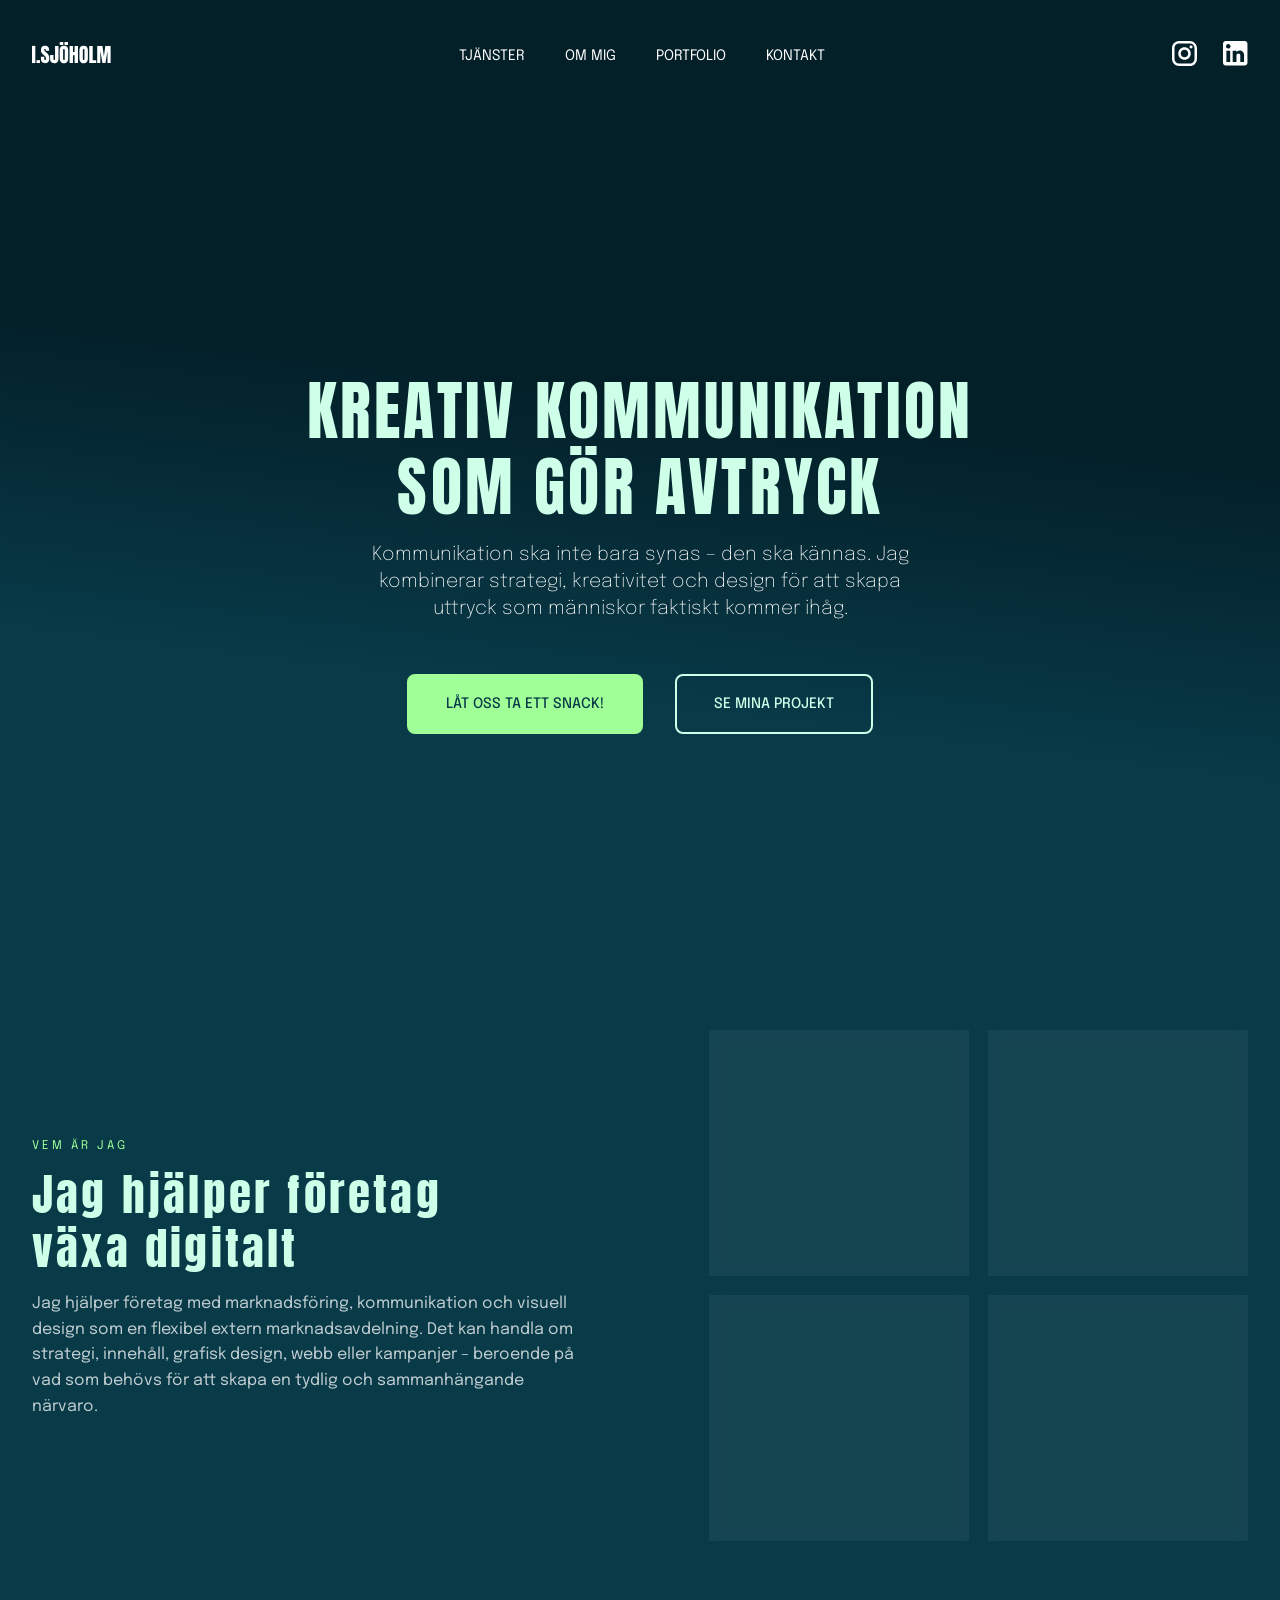
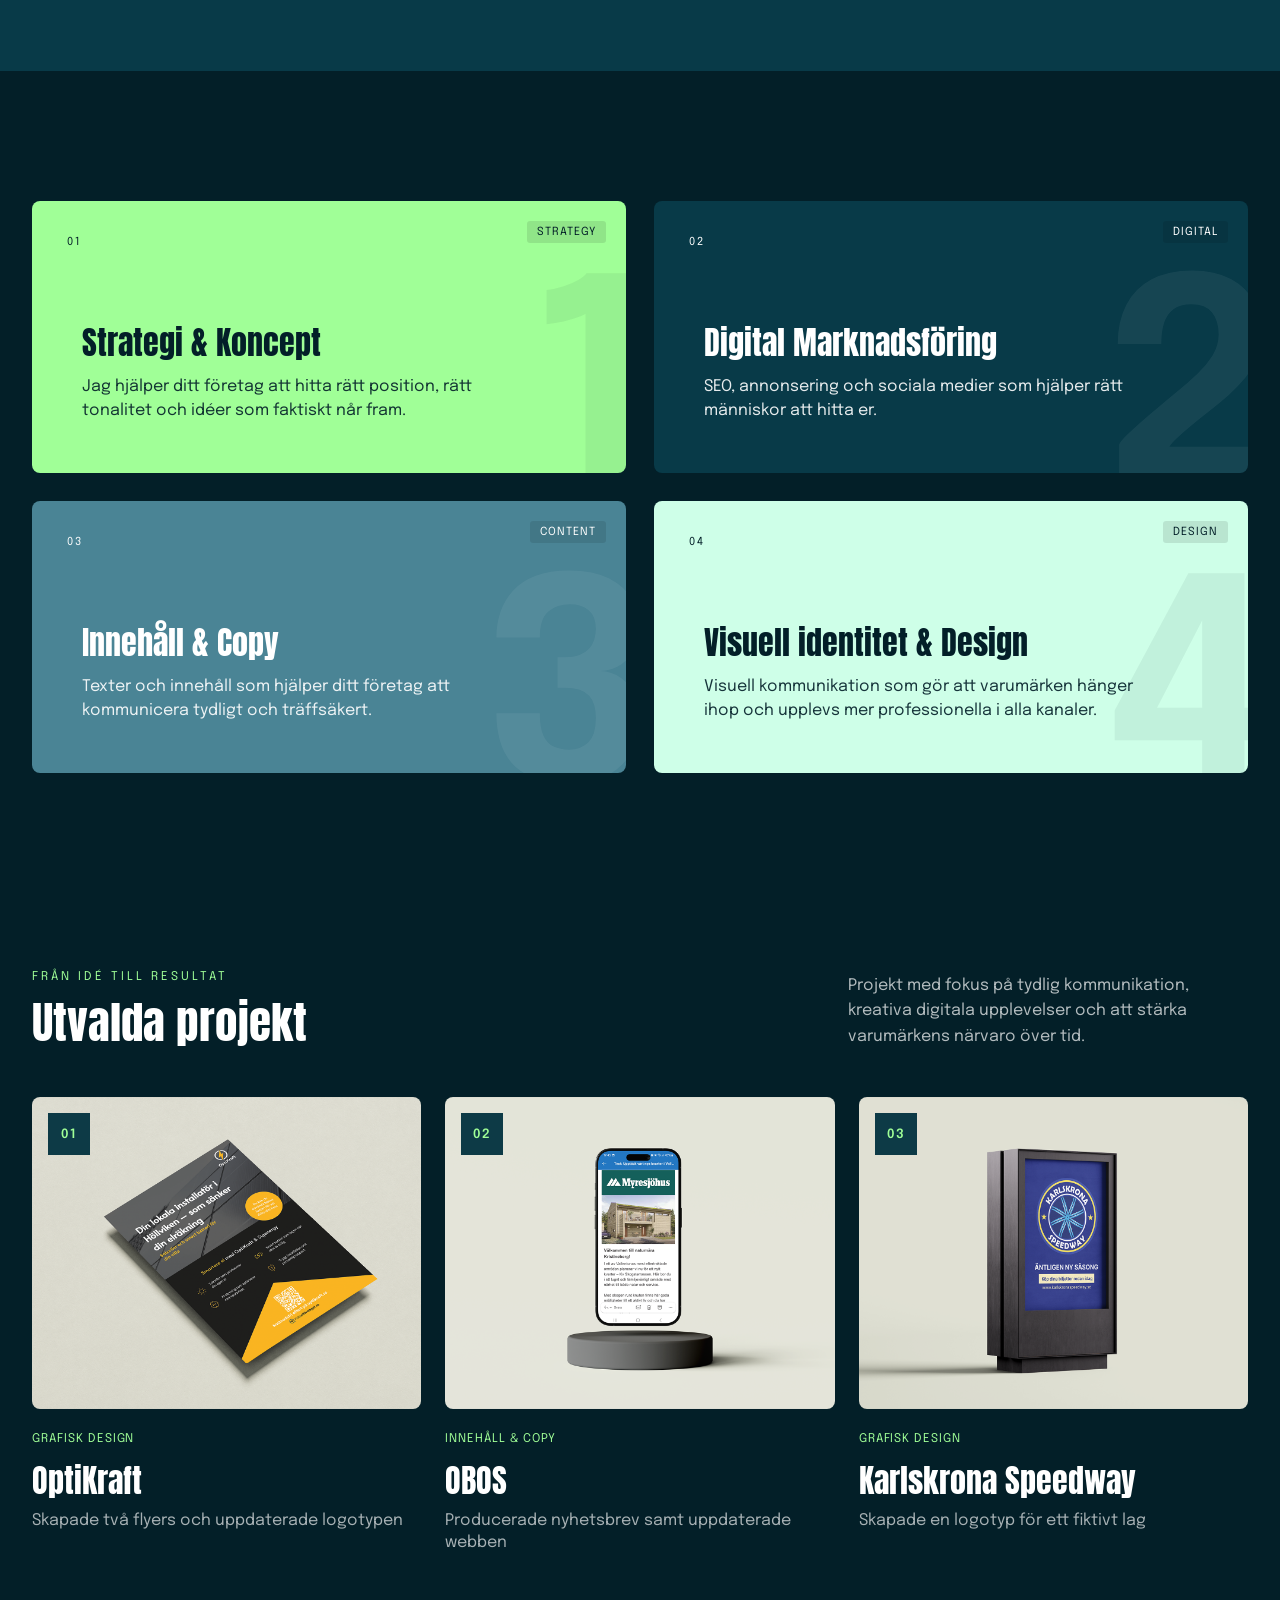
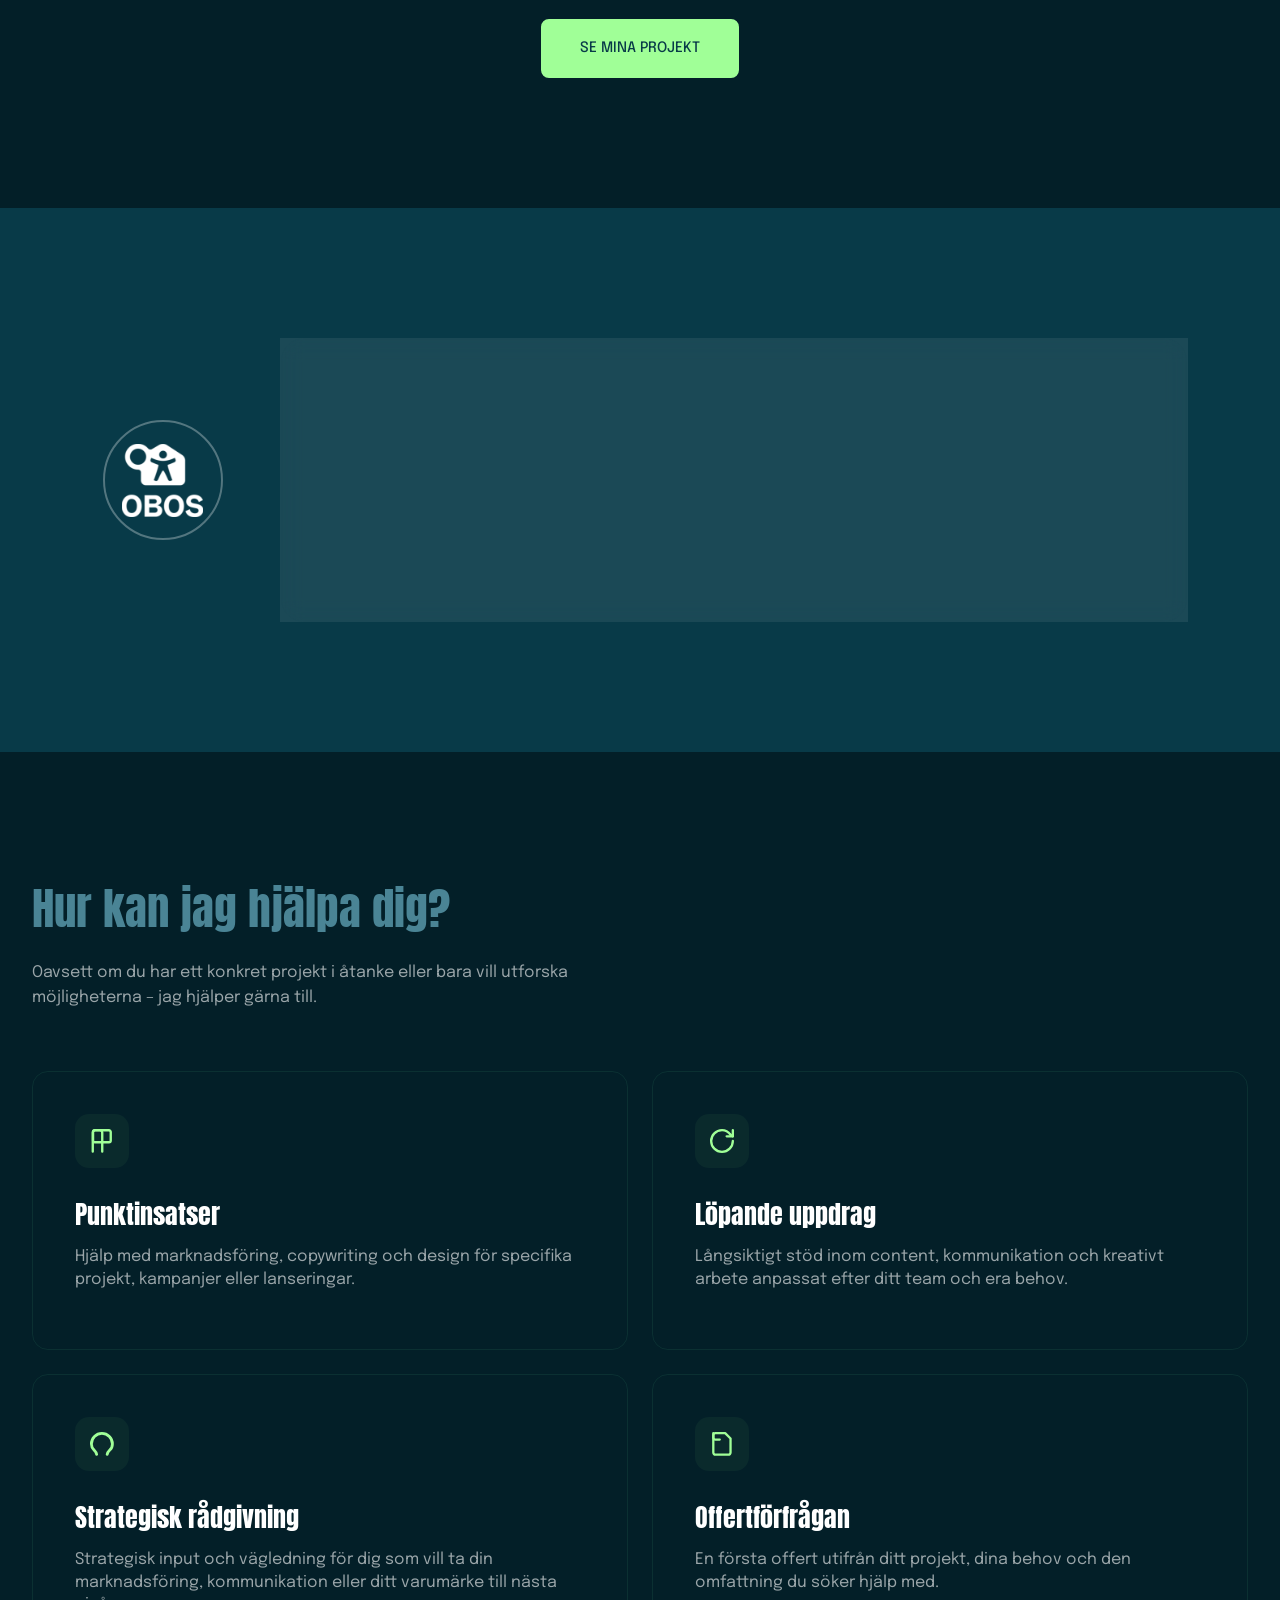
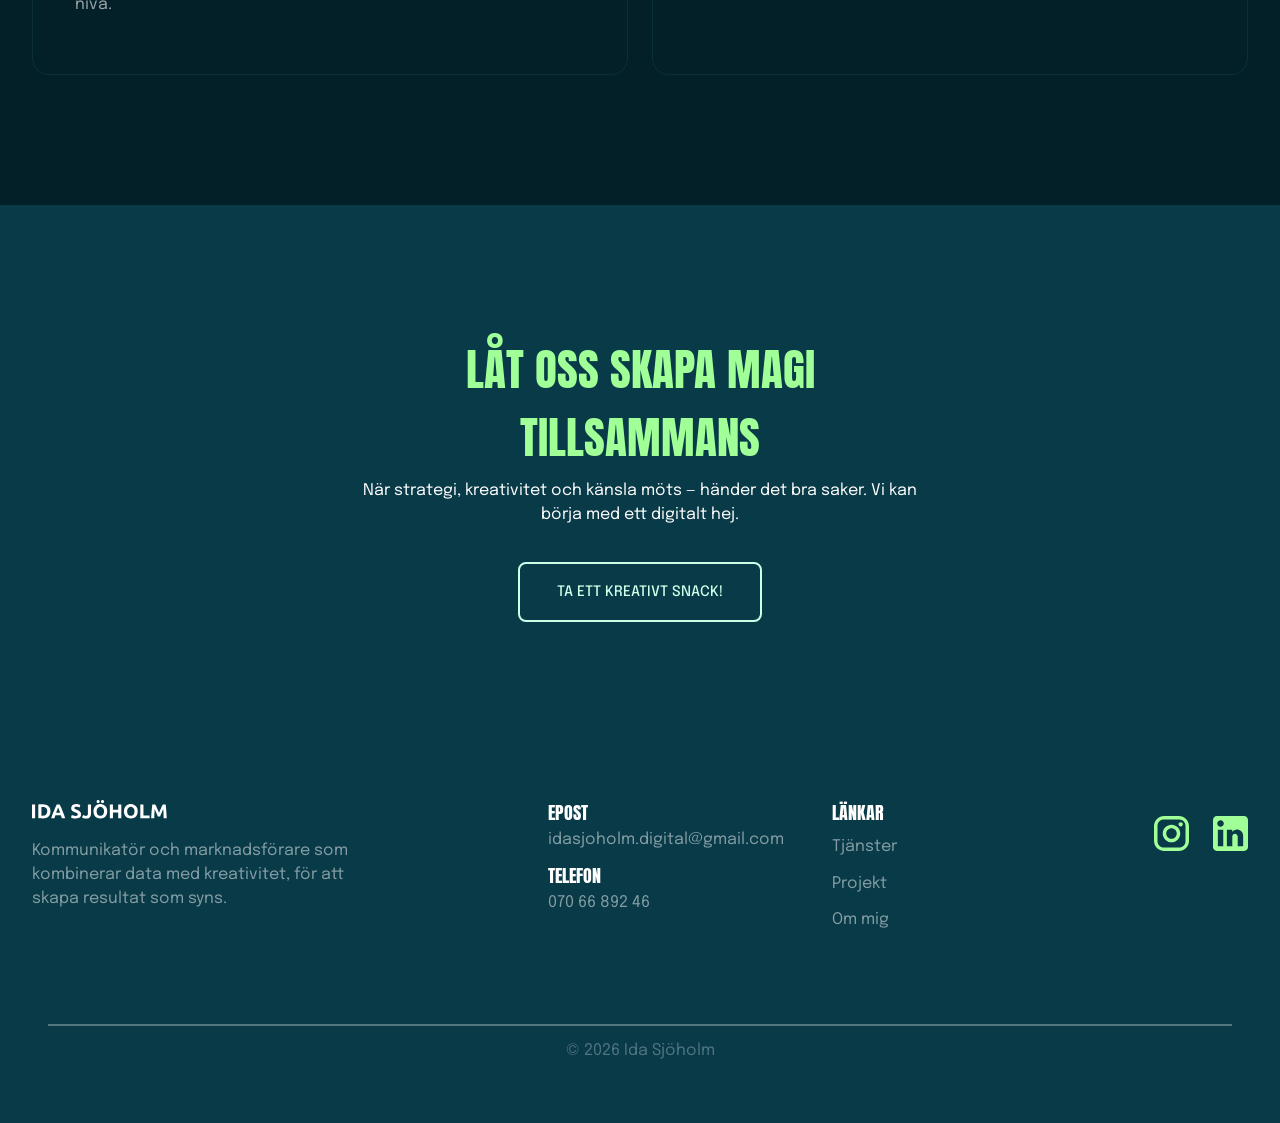
==== commit eff4aff8: "services collaboration" ====
--- a/index.html
+++ b/index.html
@@ -421,7 +421,7 @@
                         </div>
 
                         <h3 class="help-card__title">
-                            Projektsamarbeten
+                            Punktinsatser
                         </h3>
 
                         <p class="help-card__text">
--- a/style.css
+++ b/style.css
@@ -2686,22 +2686,23 @@
 }
 
 .collaboration-card li {
-    position: relative;
+    display: flex;
+    align-items: center;
+    gap: 0.7rem;
+
     color: rgba(255,255,255,0.72);
     font-size: 0.92rem;
-    padding-left: 1rem;
     margin-bottom: 0.9rem;
 }
 
 .collaboration-card li::before {
     content: "";
-    position: absolute;
-    left: 0;
-    top: 0.5rem;
     width: 5px;
     height: 5px;
     border-radius: 50%;
     background: var(--color-pink);
+
+    flex-shrink: 0;
 }
 
 @media (max-width: 980px) {
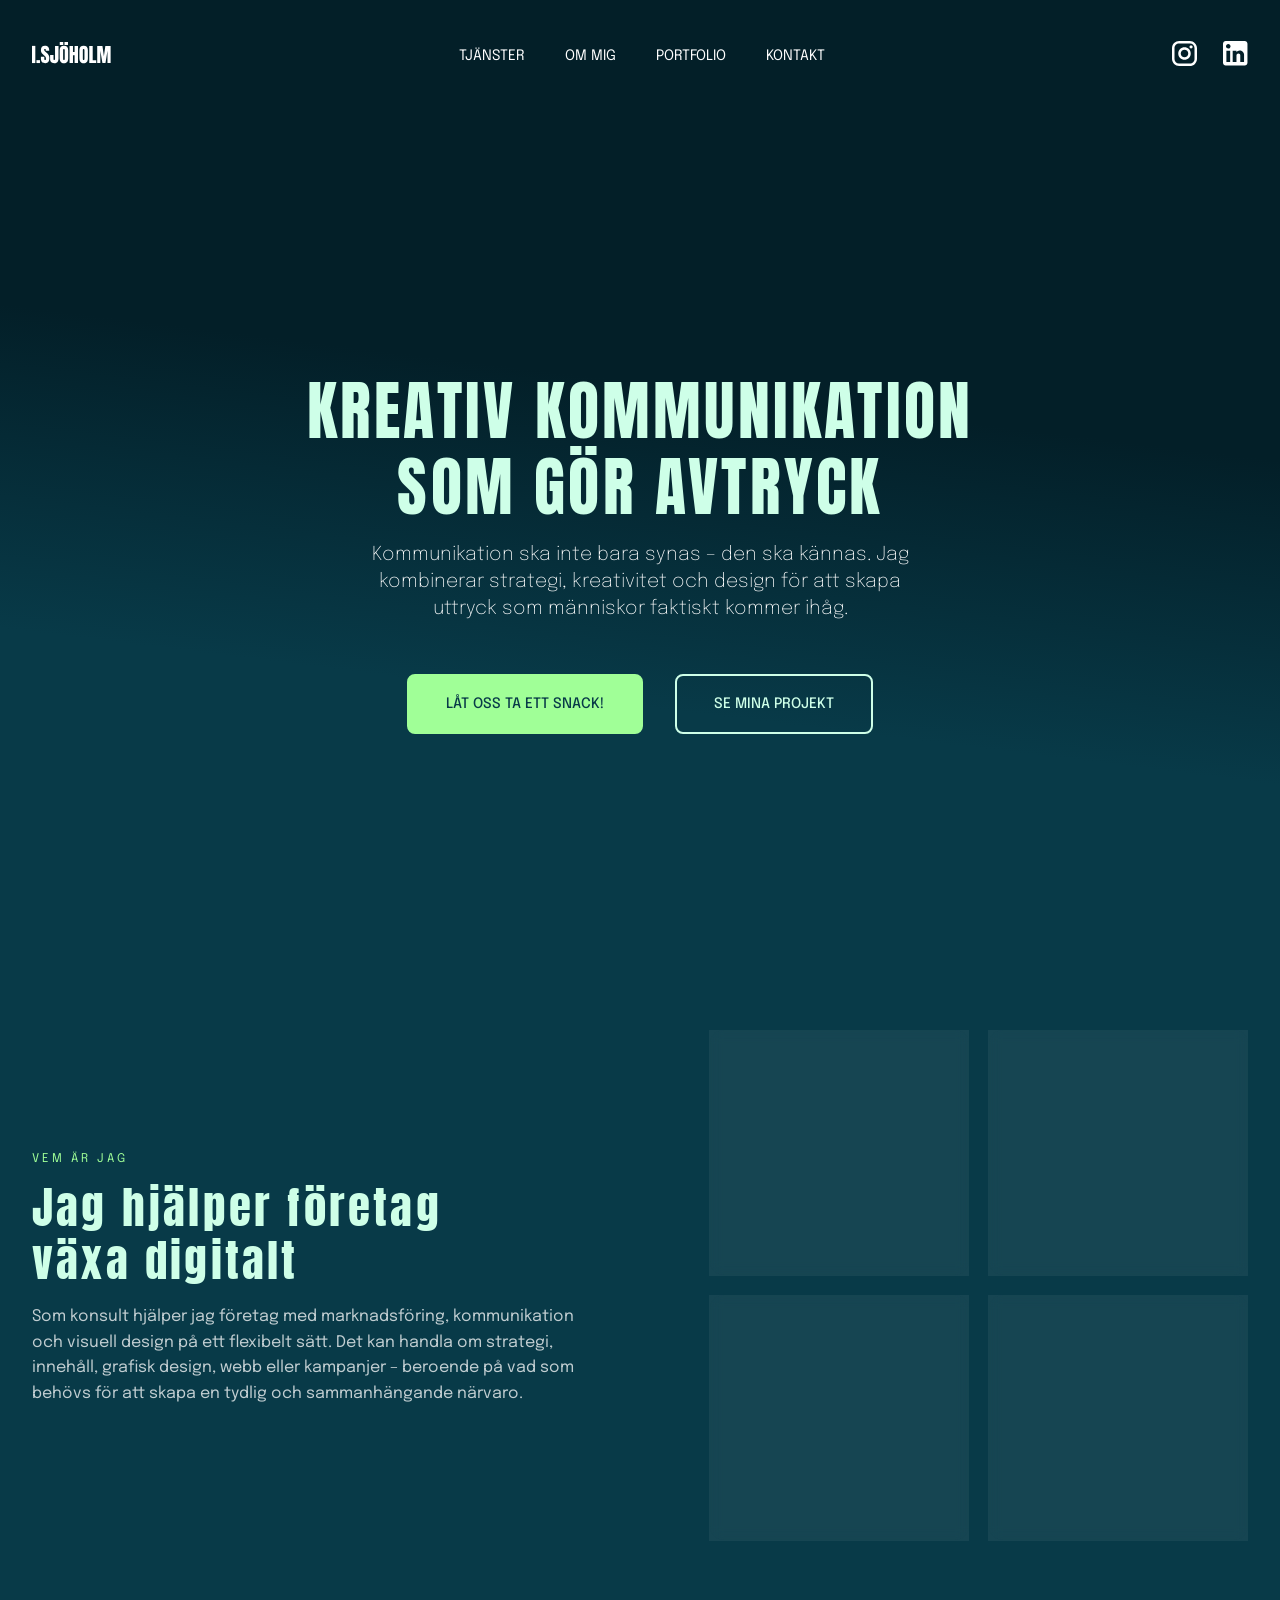
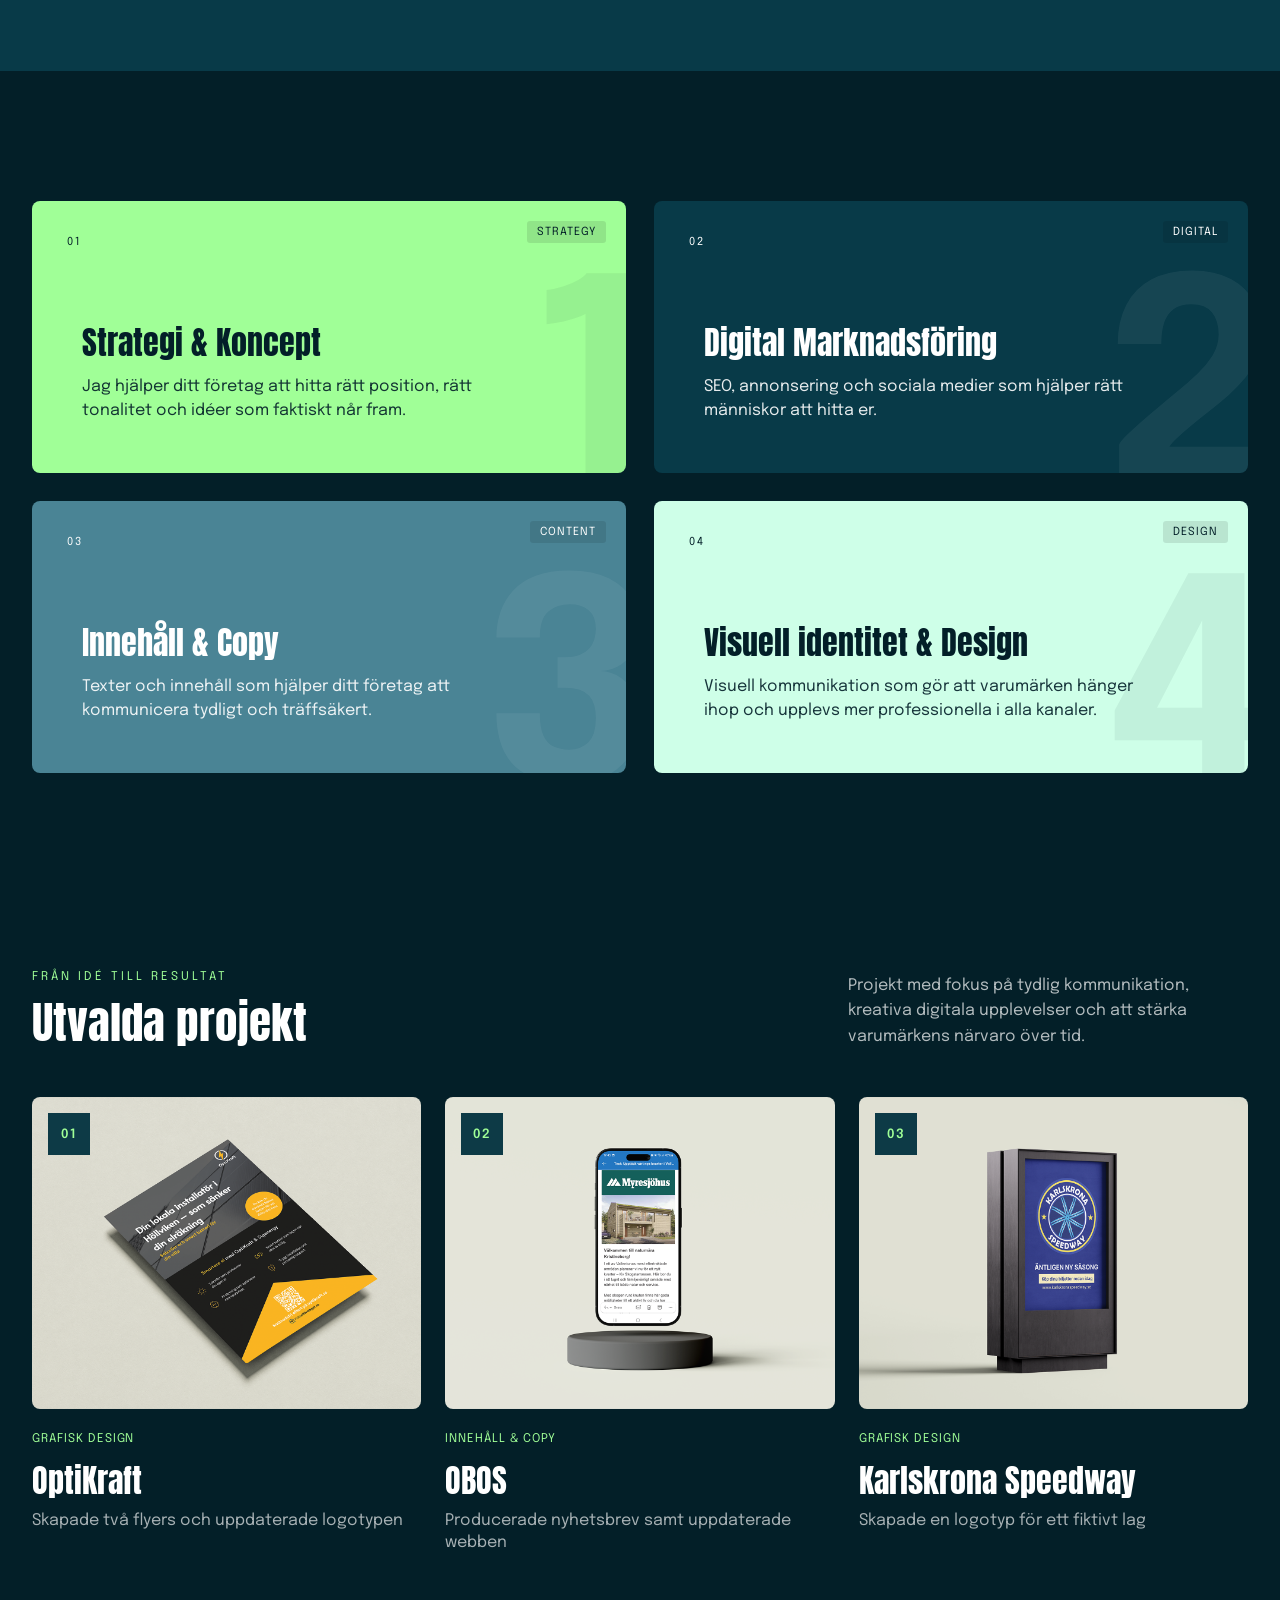
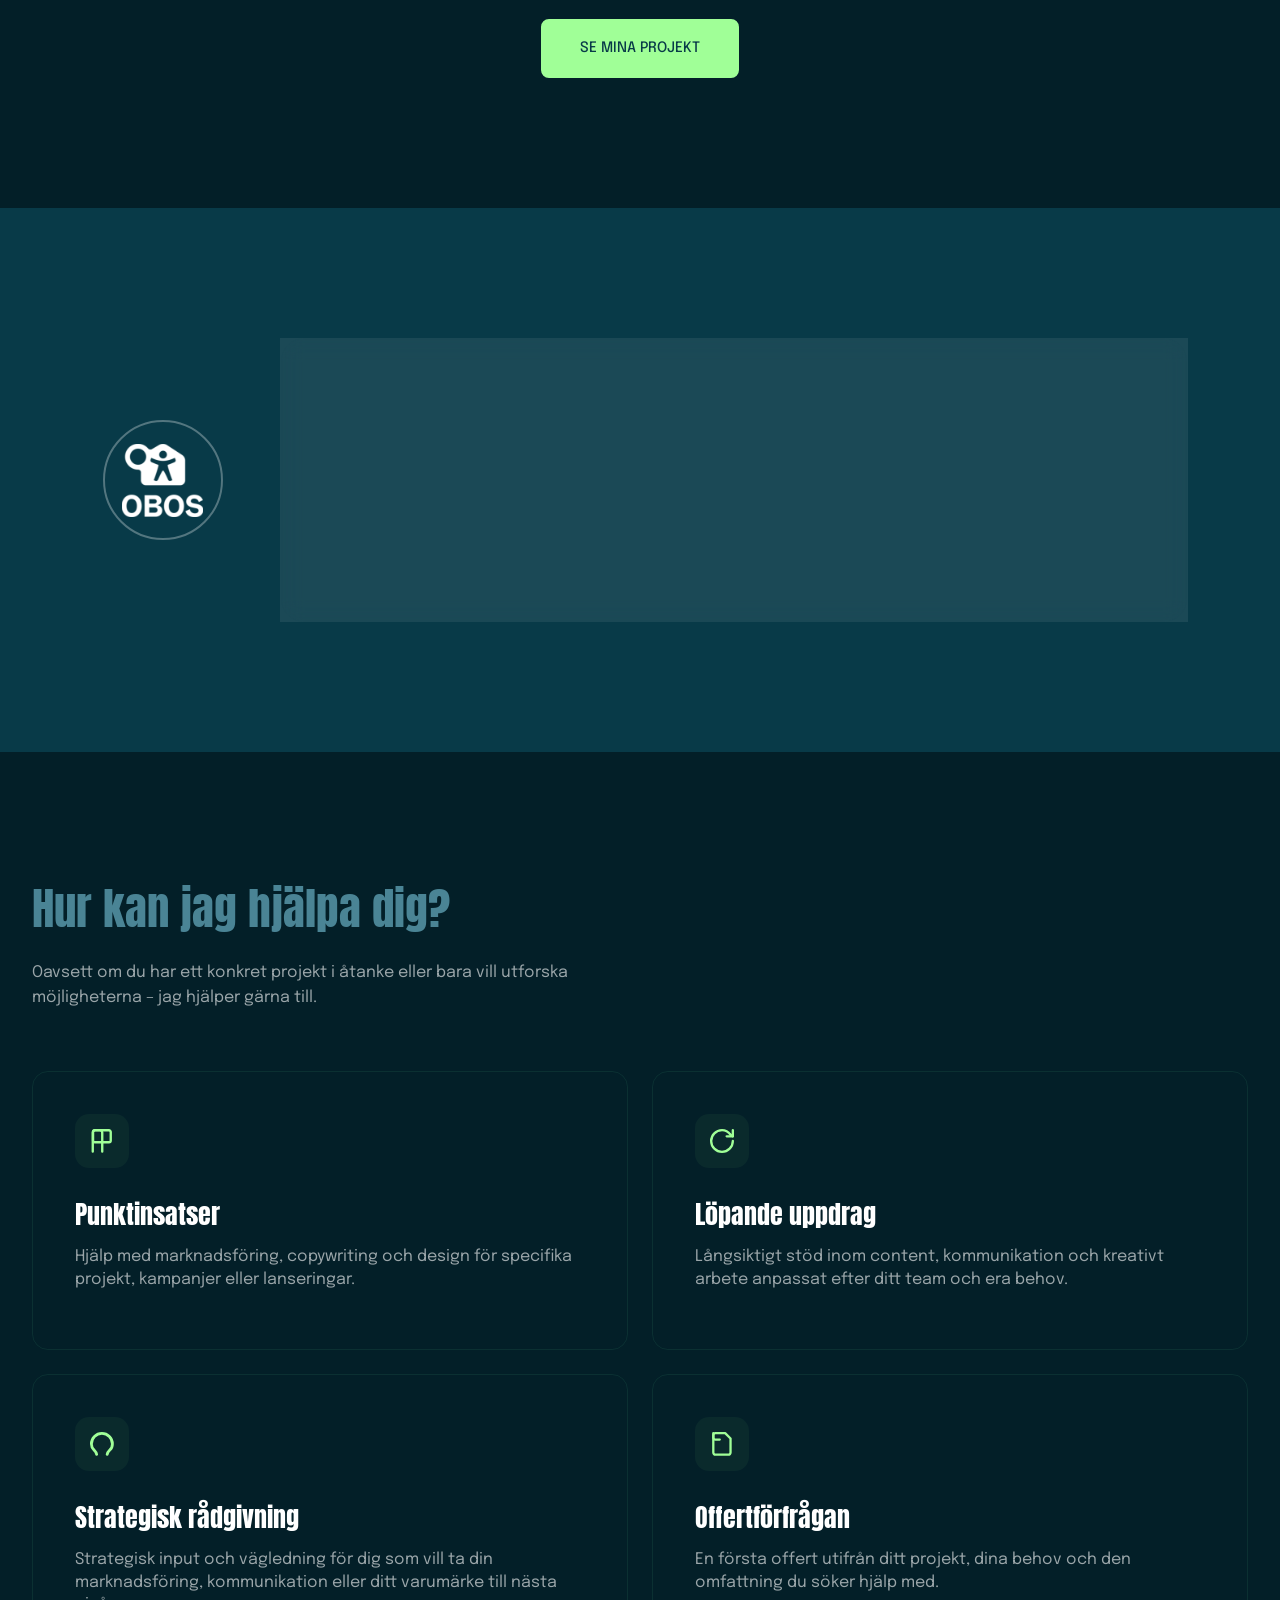
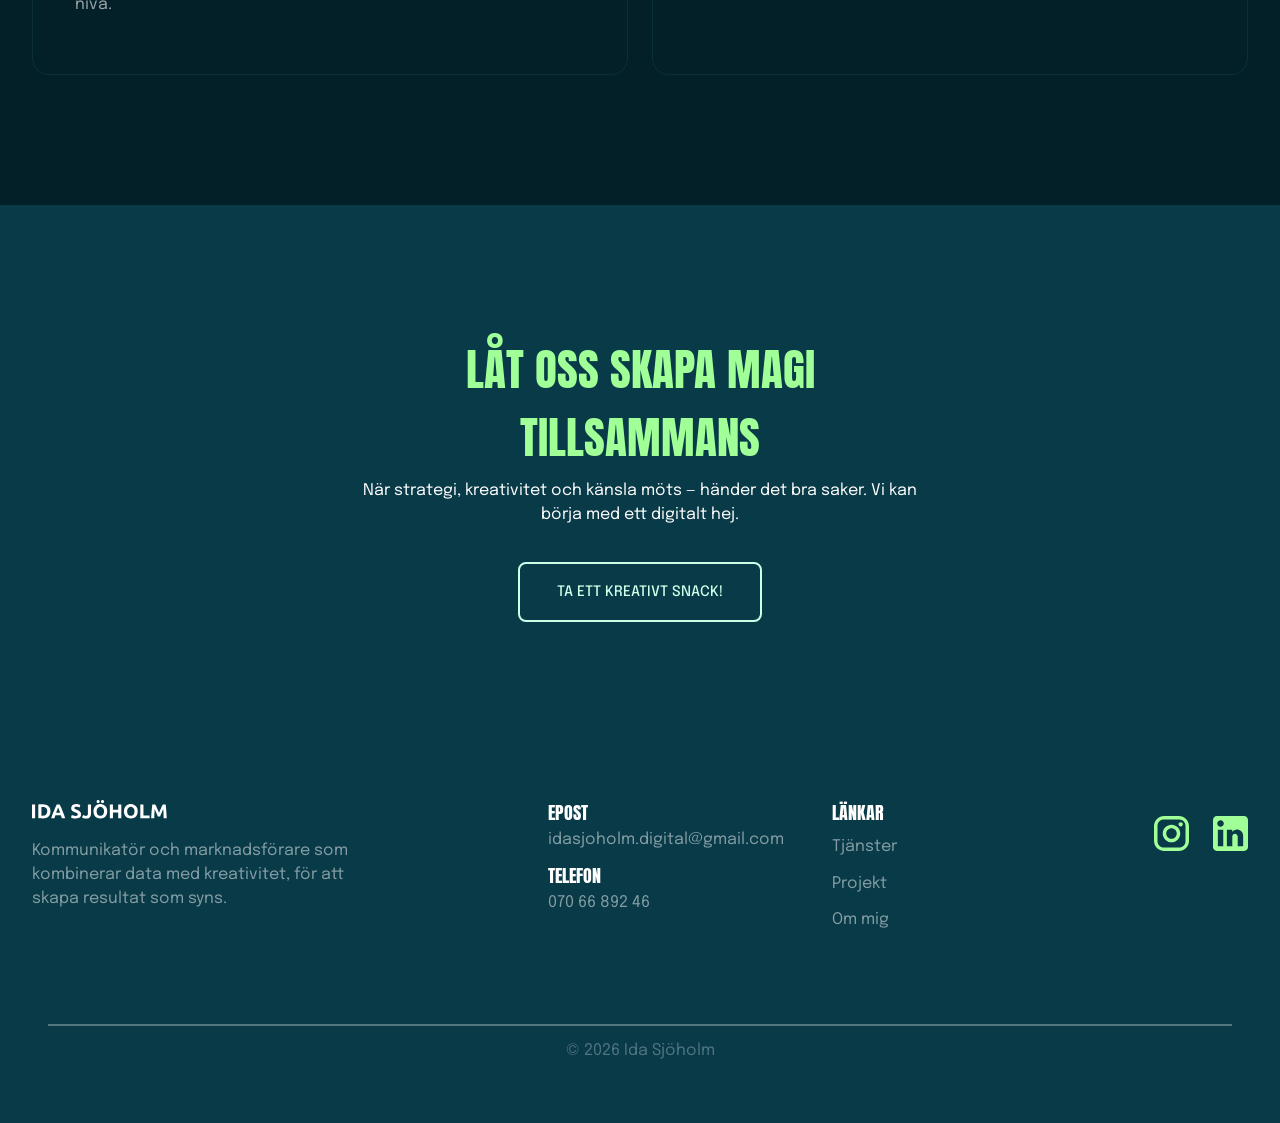
==== commit 790624bb: "update" ====
--- a/index.html
+++ b/index.html
@@ -3,9 +3,9 @@
 <head>
     <meta charset="UTF-8">
     <meta name="viewport" content="width=device-width, initial-scale=1.0">
-    <title>Ida Sjöholm – din externa marknadsavdelning</title>
-
-    <meta property="og:title" content="Ida Sjöholm — din externa marknadsavdelning">
+    <title>Ida Sjöholm – din lilla kommunikationsbyrå</title>
+
+    <meta property="og:title" content="Ida Sjöholm — din lilla kommunikationsbyrå">
 
     <meta property="og:description" content="Marknadsföring och design som får varumärken att växa.">
 
@@ -166,7 +166,7 @@
                     </h2>
 
                     <p class="about-start__text">
-                        Jag hjälper företag med marknadsföring, kommunikation och visuell design som en flexibel extern marknadsavdelning. Det kan handla om strategi, innehåll, grafisk design, webb eller kampanjer – beroende på vad som behövs för att skapa en tydlig och sammanhängande närvaro.
+                        Som konsult hjälper jag företag med marknadsföring, kommunikation och visuell design på ett flexibelt sätt. Det kan handla om strategi, innehåll, grafisk design, webb eller kampanjer – beroende på vad som behövs för att skapa en tydlig och sammanhängande närvaro.
                     </p>
 
                     <!-- <p class="about-start__text">
--- a/style.css
+++ b/style.css
@@ -2326,7 +2326,6 @@
 }
 
 /* Mörk sektion */
-
 .service-block--dark {
     background: var(--color-blue-medium);
     color: var(--color-light);
@@ -2395,8 +2394,6 @@
     max-width: 640px;
 }
 
-/* Kort */
-
 .service-card {
     background: rgba(255,255,255,0.06);
     border: 1px solid rgba(255,255,255,0.08);
@@ -2421,8 +2418,6 @@
     margin: 0;
     padding: 0;
 }
-
-/* LISTA */
 
 .service-card li {
     display: flex;
@@ -2577,7 +2572,7 @@
 .collaboration {
     background: var(--color-super-dark-blue);
     padding-bottom: var(--spacing-section);
-    padding-top: 4rem;
+    padding-top: 3rem;
 }
 
 
@@ -2701,7 +2696,6 @@
     height: 5px;
     border-radius: 50%;
     background: var(--color-pink);
-
     flex-shrink: 0;
 }
 
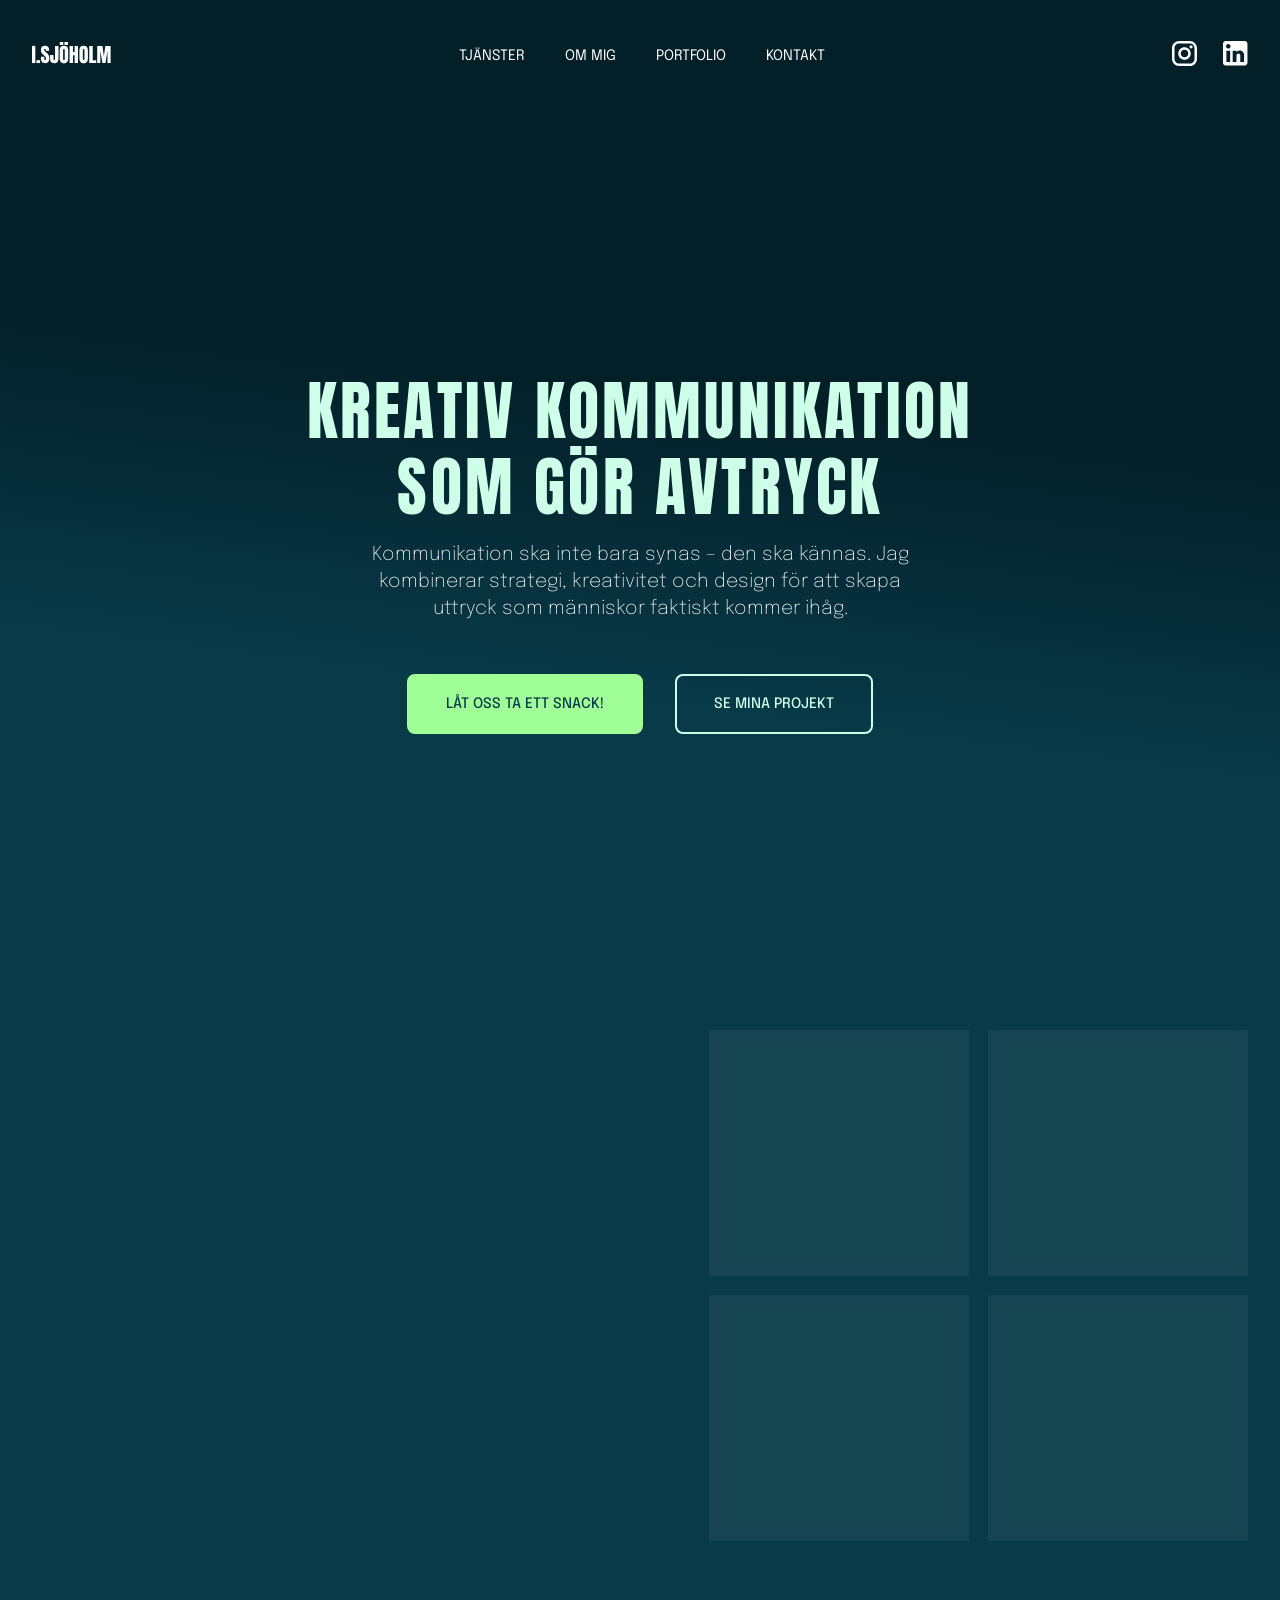
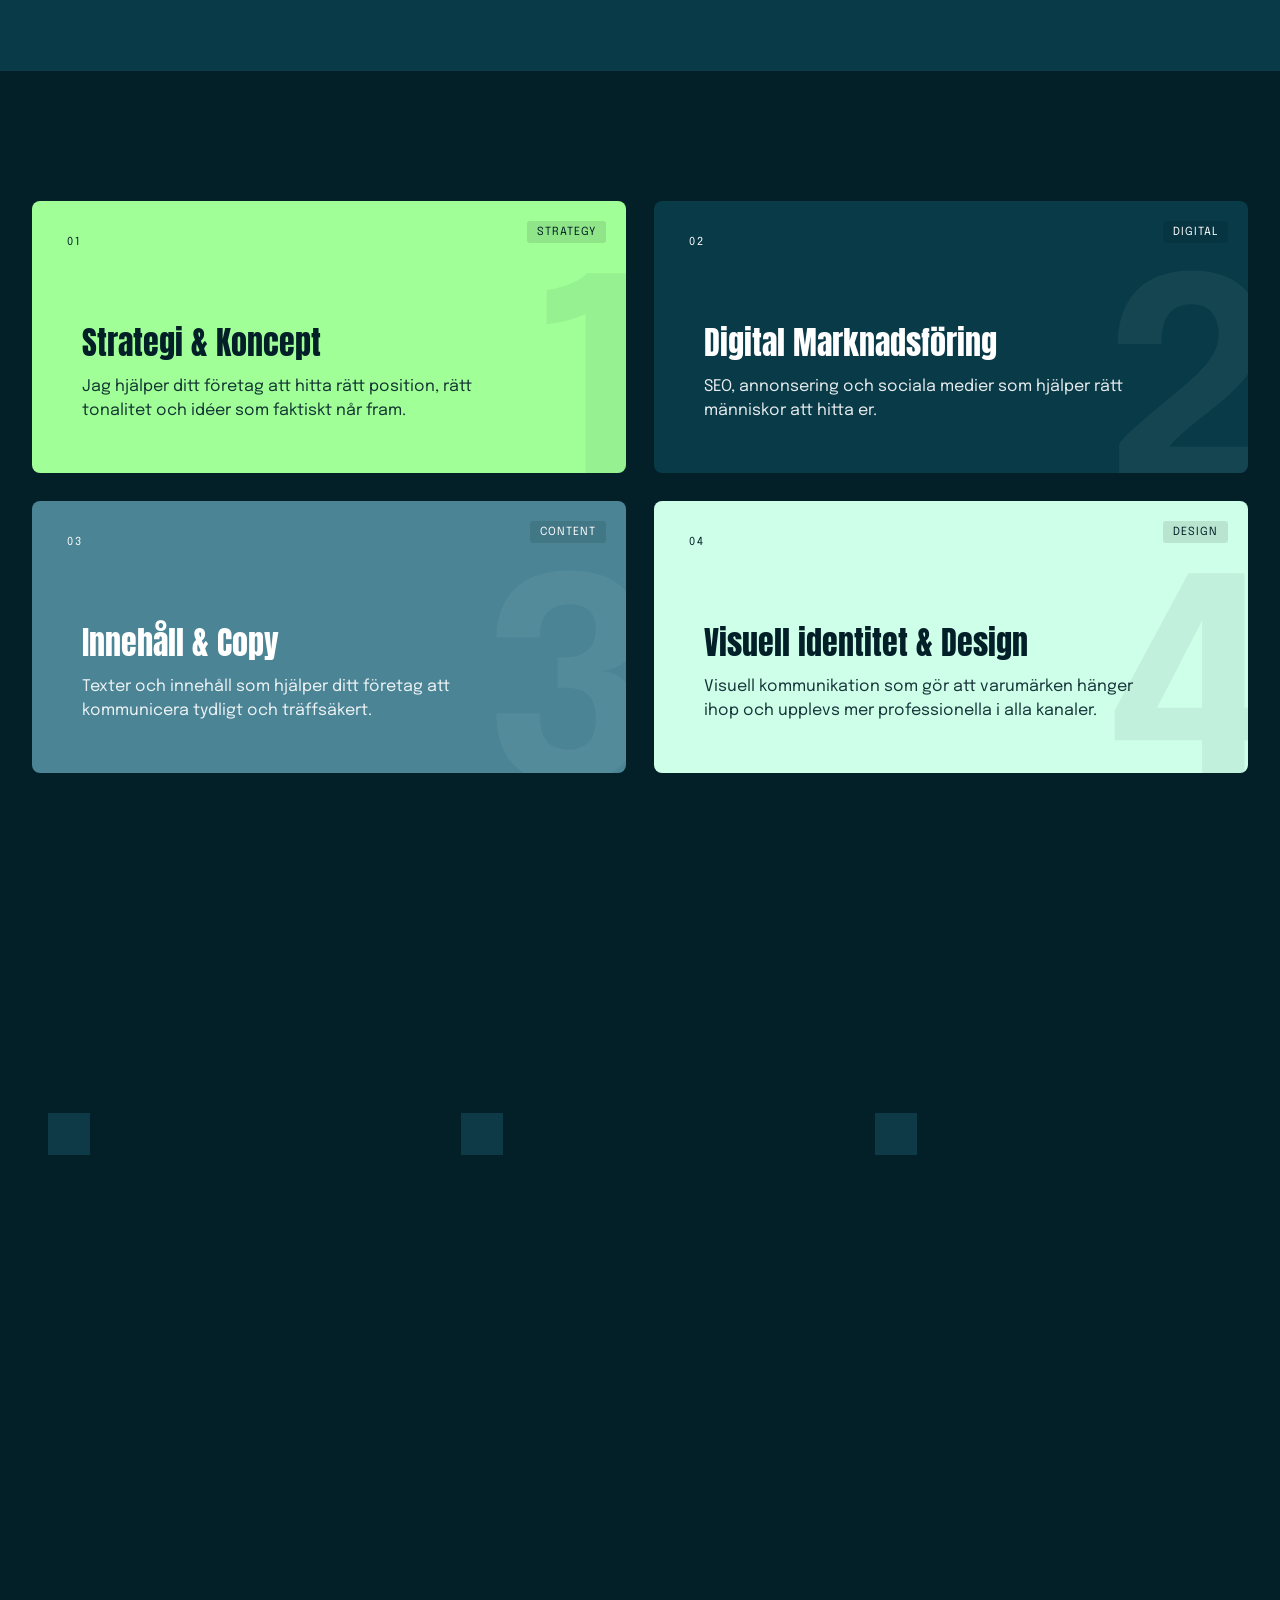
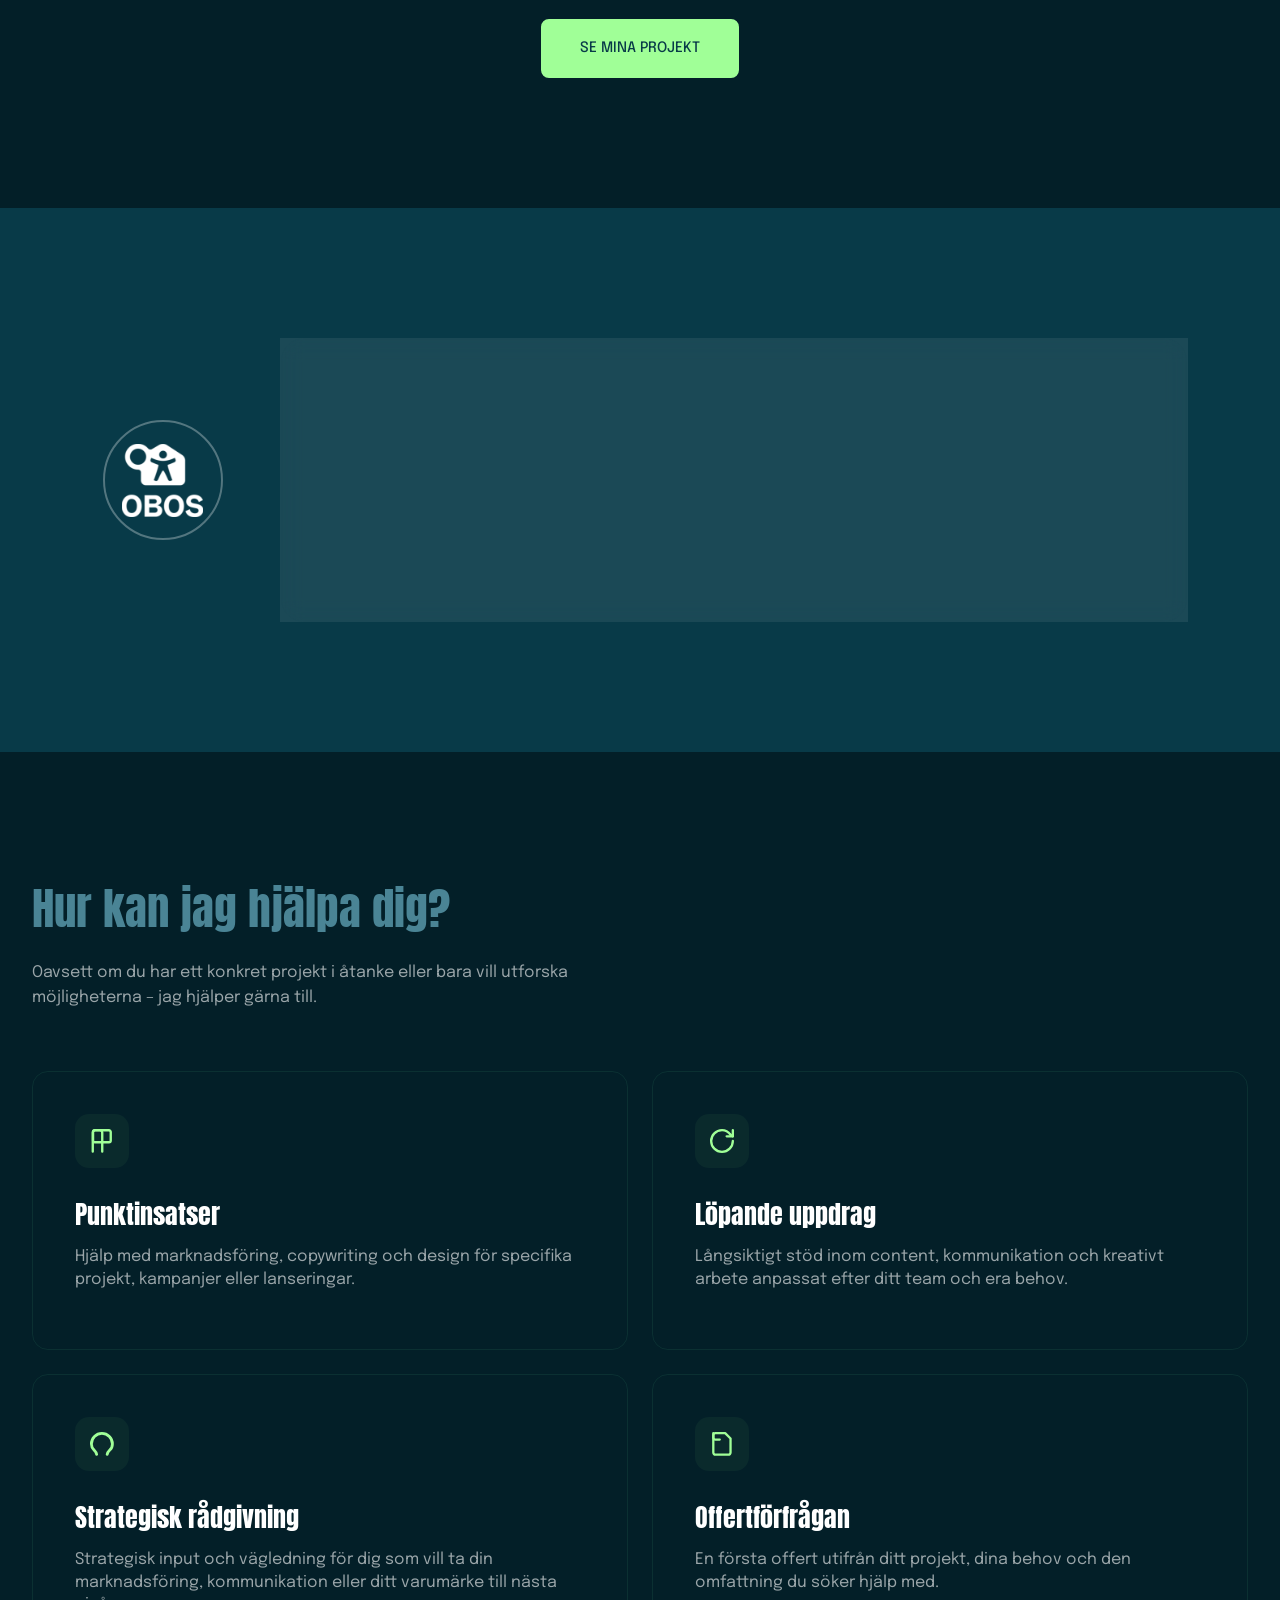
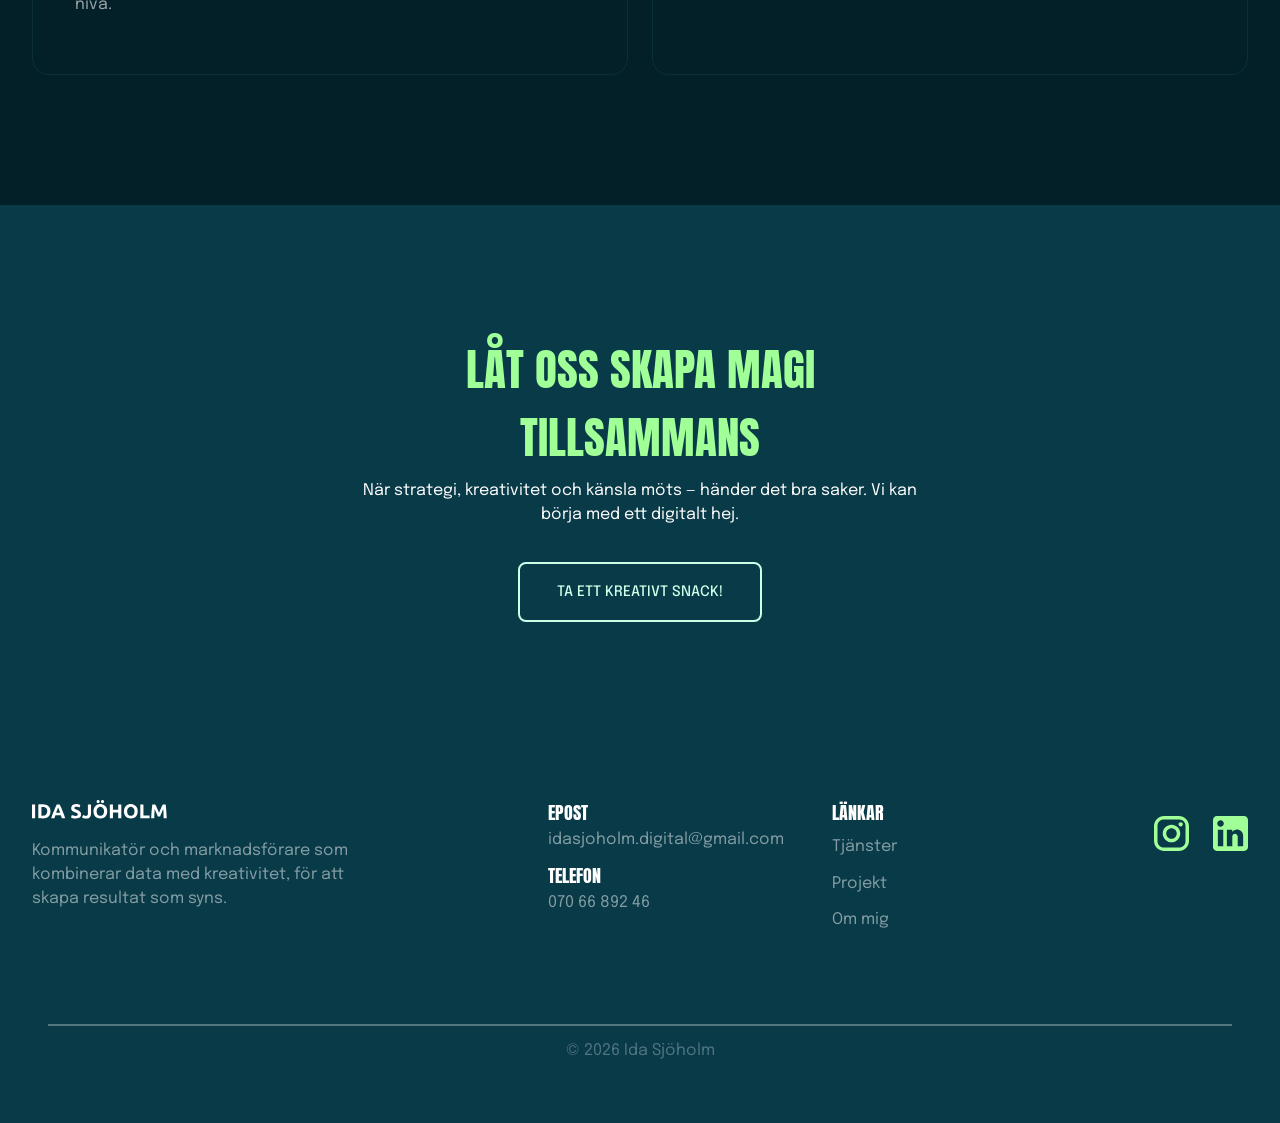
==== commit 71dff387: "update meta" ====
--- a/index.html
+++ b/index.html
@@ -7,7 +7,7 @@
 
     <meta property="og:title" content="Ida Sjöholm — din lilla kommunikationsbyrå">
 
-    <meta property="og:description" content="Marknadsföring och design som får varumärken att växa.">
+    <meta property="og:description" content="Marknadsföring, kommunikation och design som får varumärken att växa.">
 
     <meta property="og:image" content="https://idasjoholm810.github.io/portfolio/Assets/Pictures/hero.png">
 
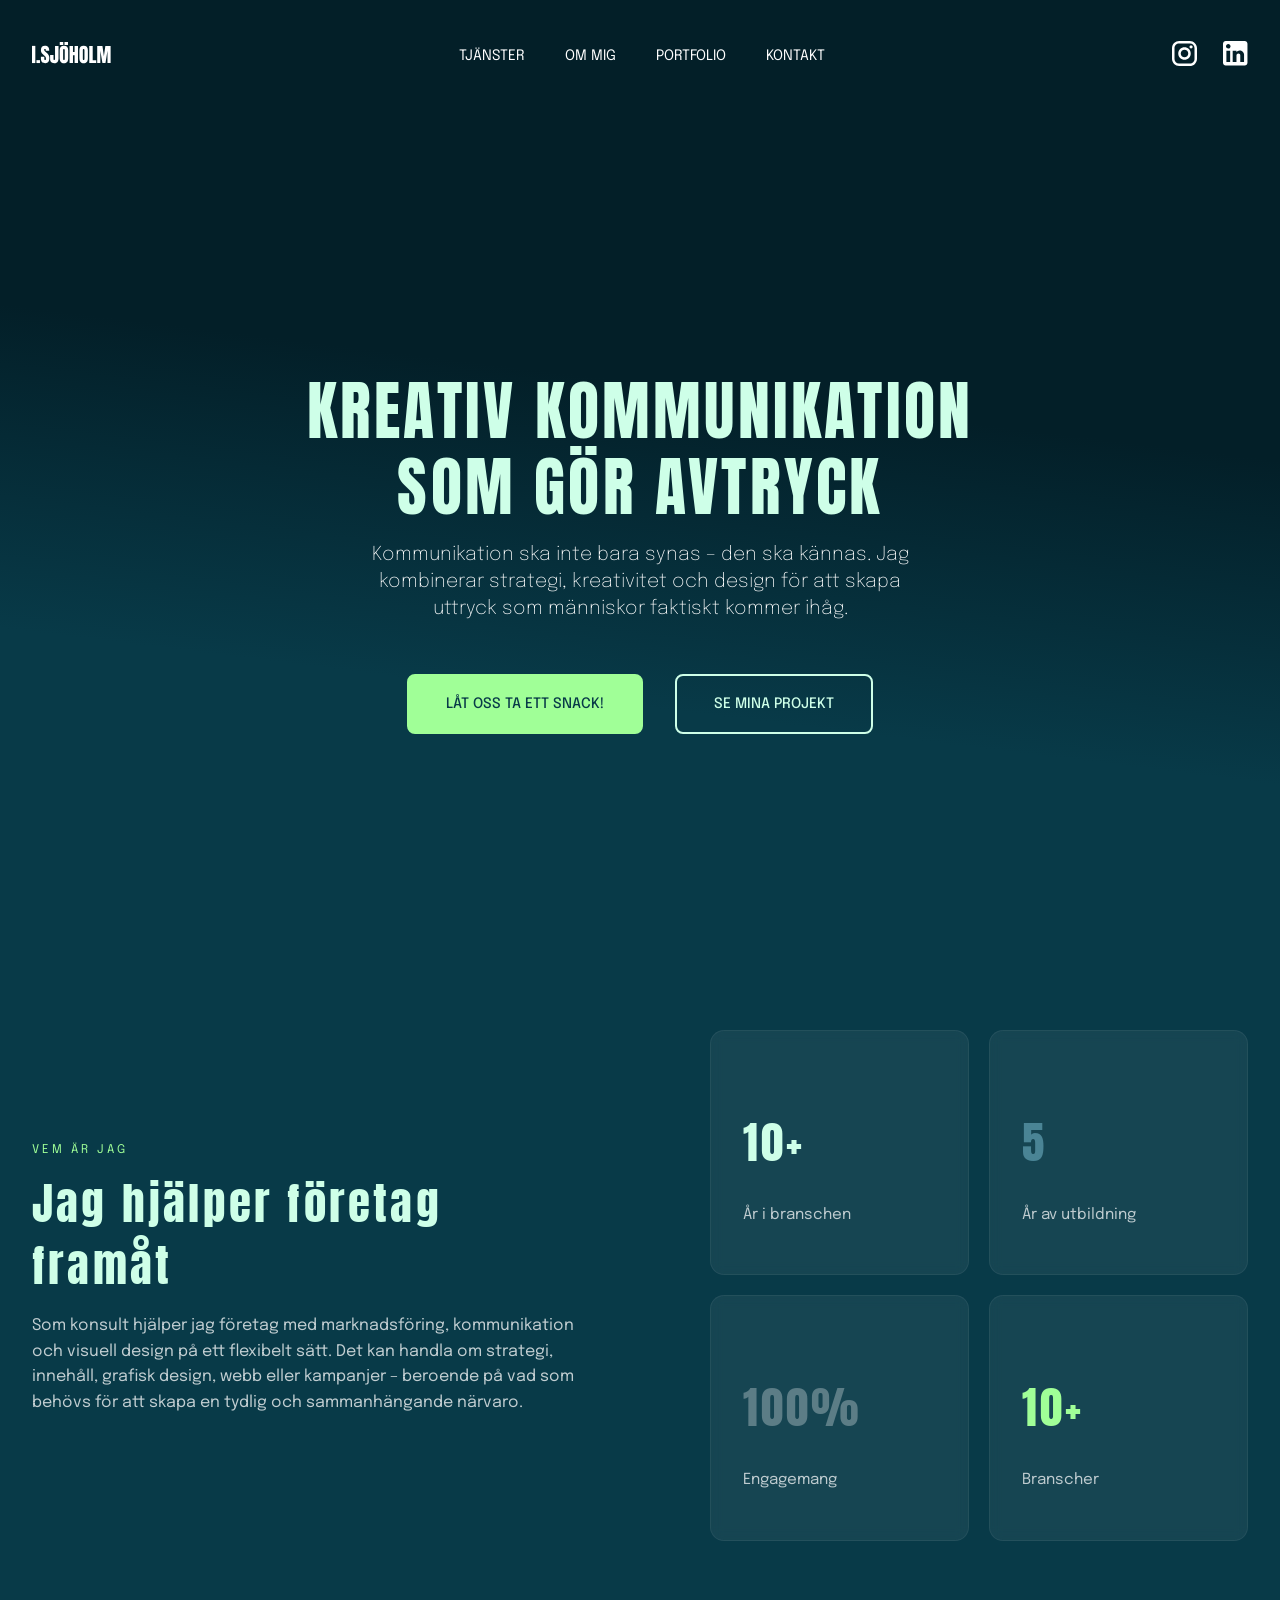
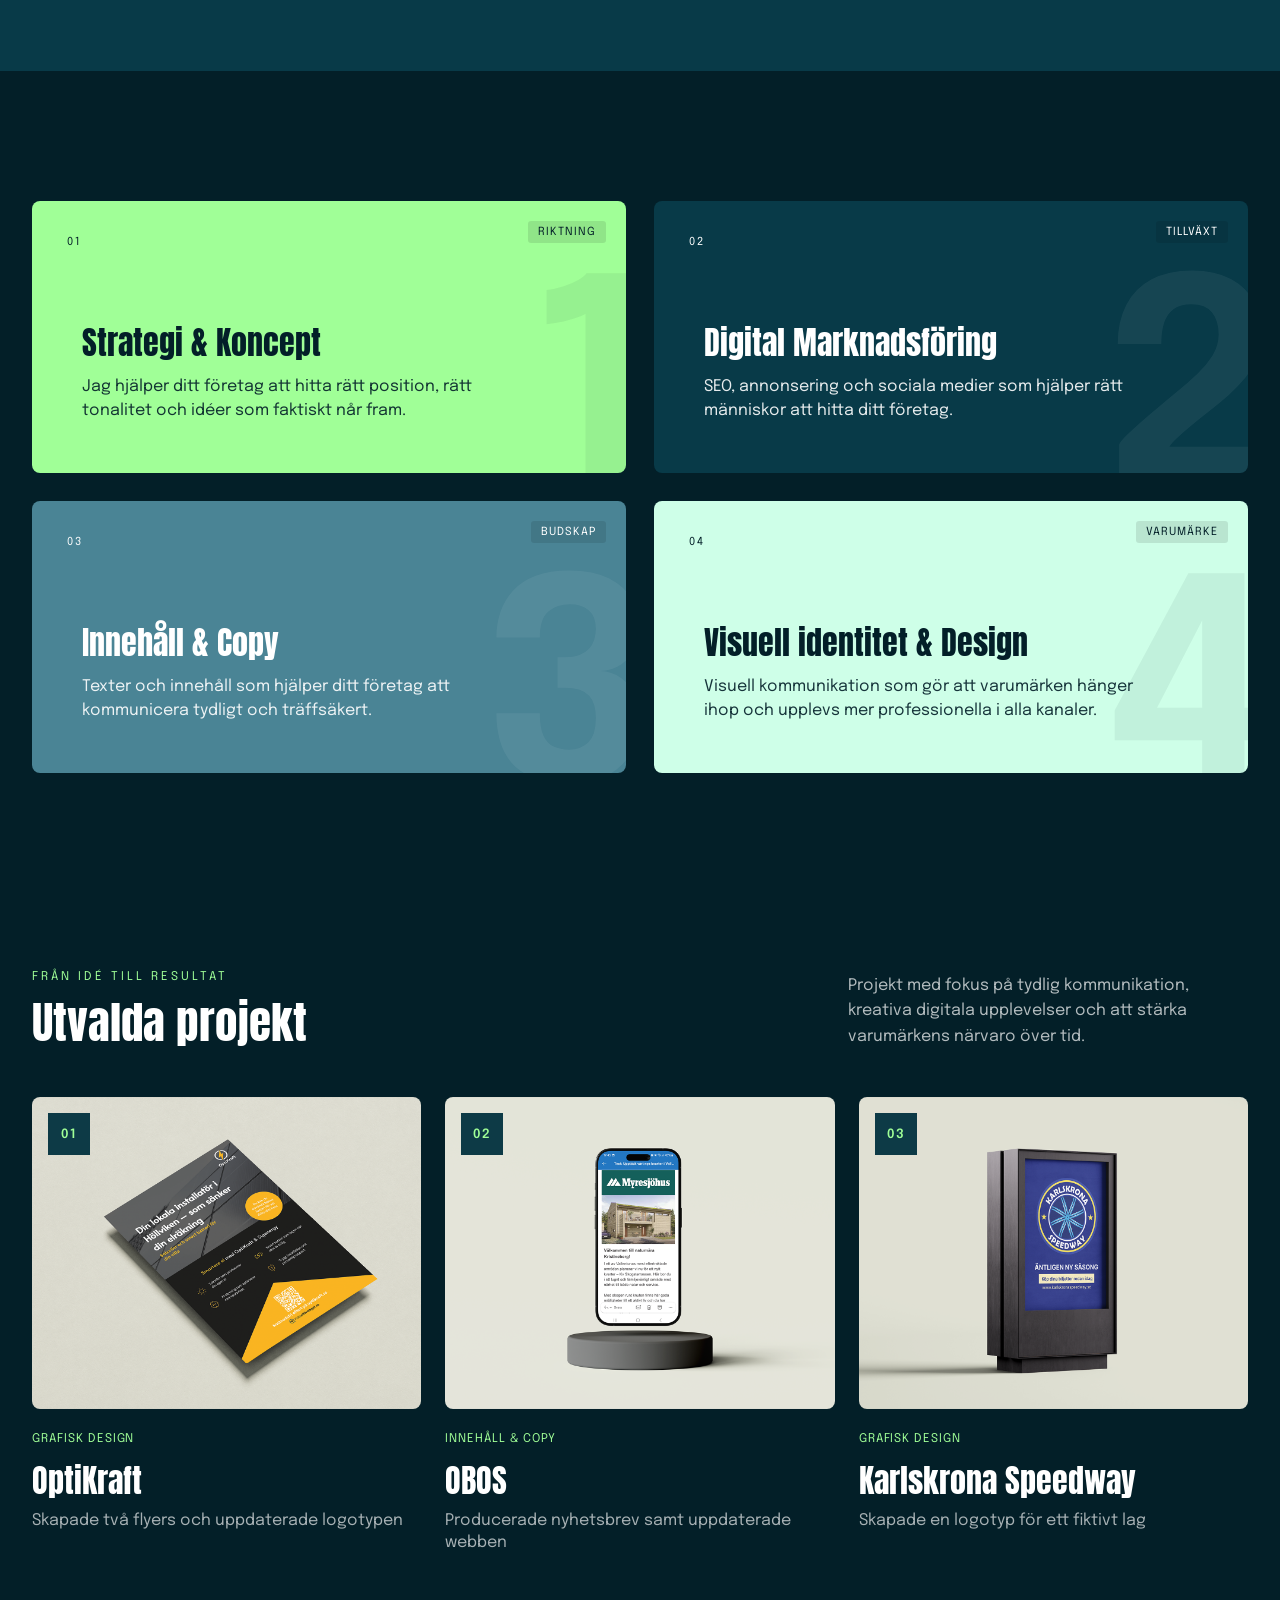
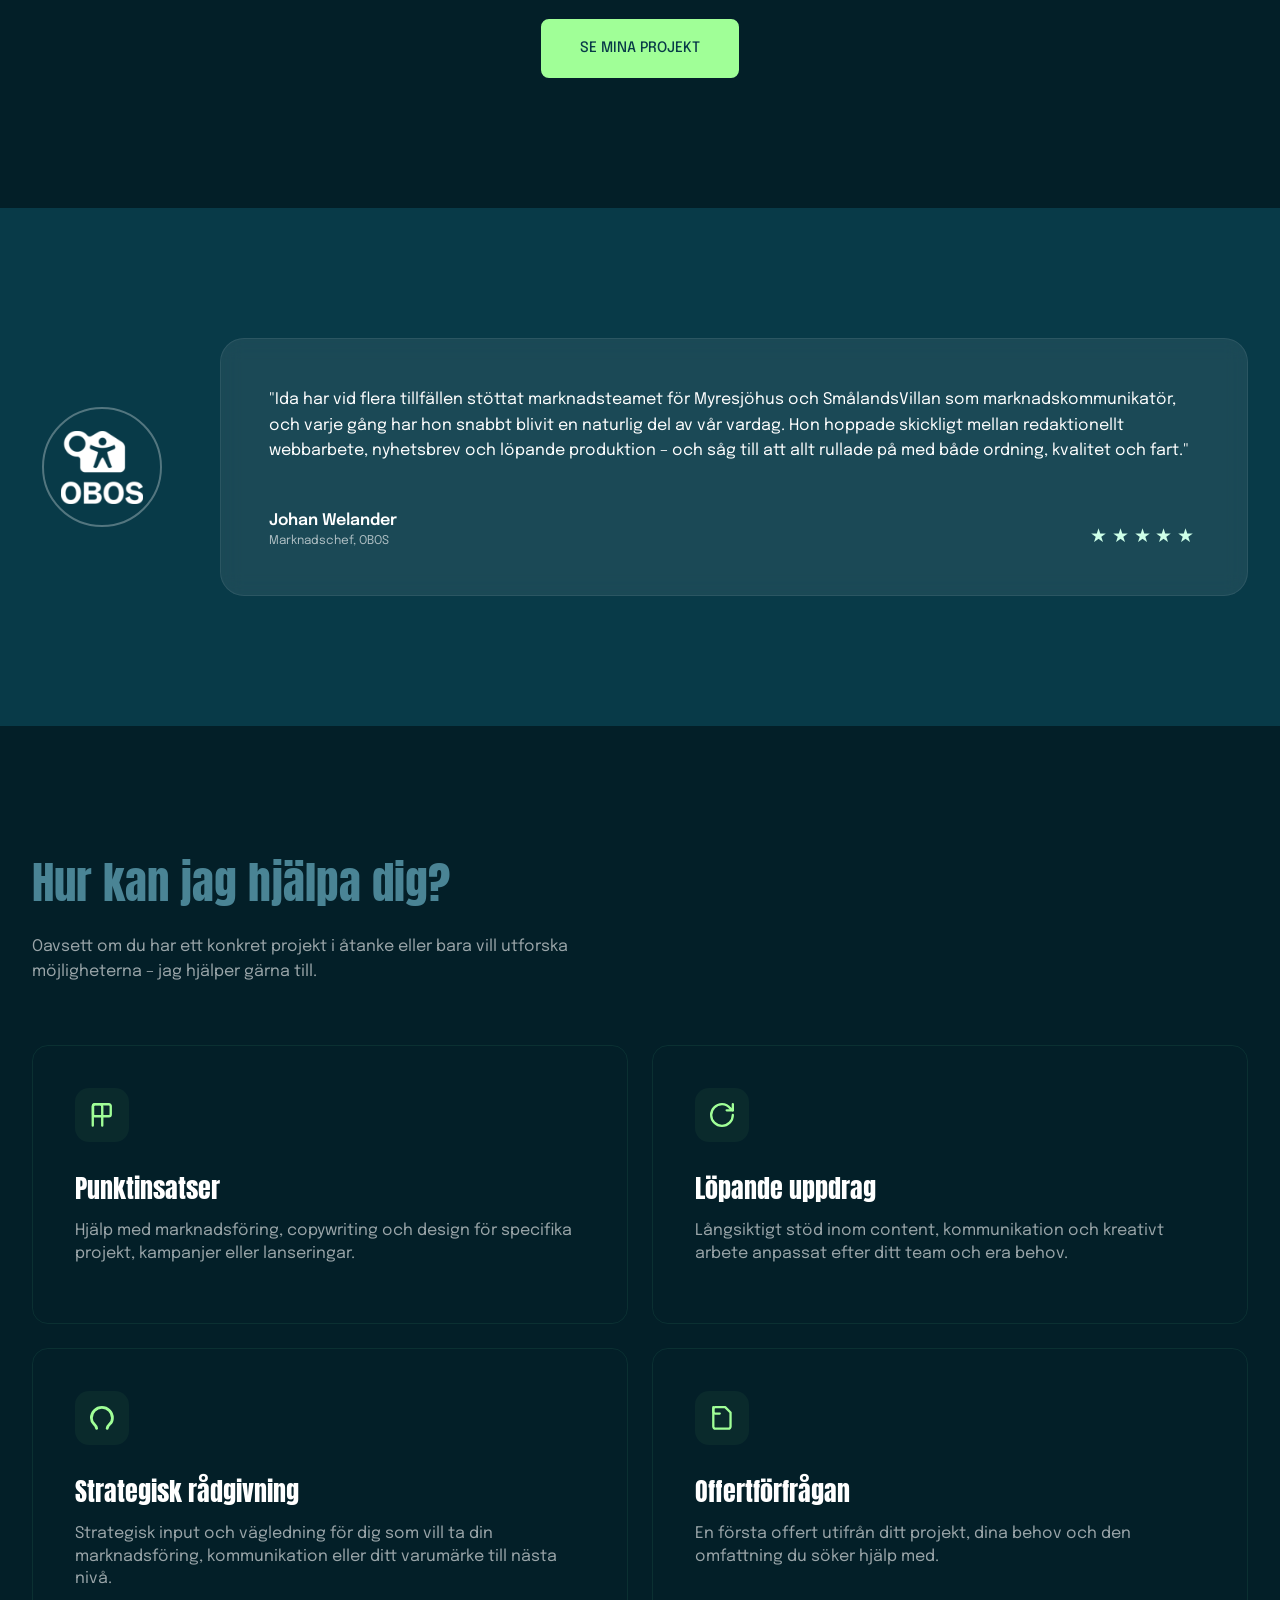
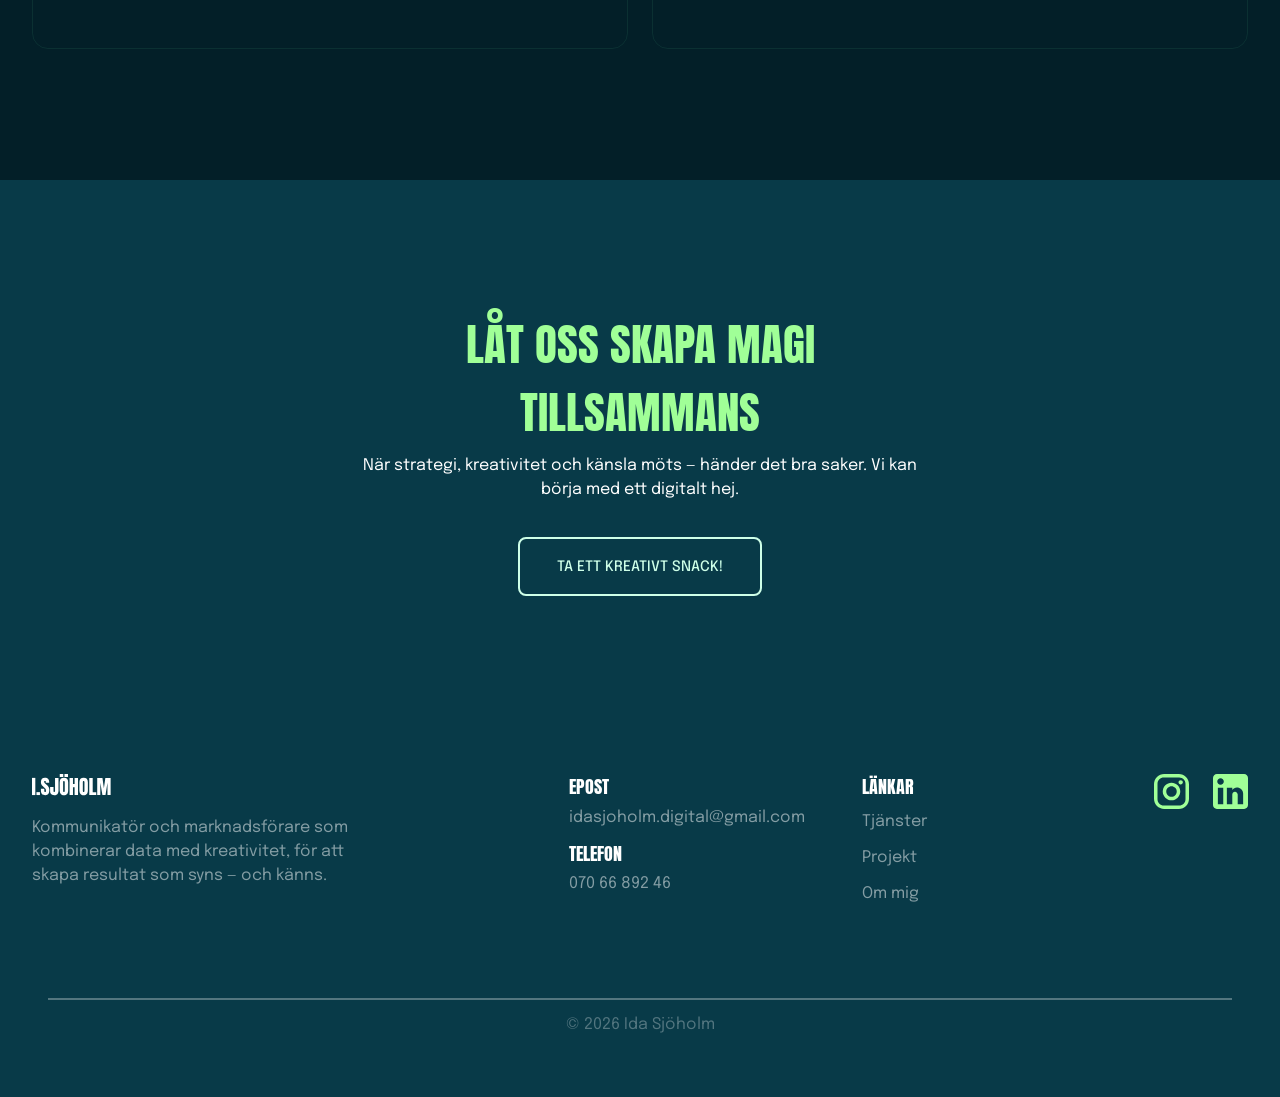
==== commit dd176d70: "update" ====
--- a/index.html
+++ b/index.html
@@ -96,7 +96,7 @@
                 </ul>
 
                 <button id="menu-button" class="menu__button">
-                    <svg width="32" height="22" viewBox="0 0 32 22" fill="none" xmlns="http://www.w3.org/2000/svg">
+                    <svg width="28" height="18" viewBox="0 0 32 22" fill="none" xmlns="http://www.w3.org/2000/svg">
                         <path d="M1 0.823242H30.9902M1 10.8232H30.9902M1 20.8232H30.9902" stroke="#A0FF97" stroke-width="1.99967" stroke-linecap="round" stroke-linejoin="round"/>
                     </svg>
                 </button>
@@ -162,7 +162,7 @@
                     <span class="about-start__label">Vem är jag</span>
 
                     <h2 class="about-start__title">
-                        Jag hjälper företag växa digitalt
+                        Jag hjälper företag framåt
                     </h2>
 
                     <p class="about-start__text">
@@ -209,28 +209,28 @@
 
                 <a href="services.html#strategi" class="card card-1">
                     <span class="number">01</span>
-                    <span class="tag">Strategy</span>
+                    <span class="tag">Riktning</span>
                     <h2>Strategi & Koncept</h2>
                     <p>Jag hjälper ditt företag att hitta rätt position, rätt tonalitet och idéer som faktiskt når fram.</p>
                 </a>
 
                 <a href="services.html#digital" class="card card-2">
                     <span class="number">02</span>
-                    <span class="tag">Digital</span>
+                    <span class="tag">Tillväxt</span>
                     <h2>Digital Marknadsföring</h2>
-                    <p>SEO, annonsering och sociala medier som hjälper rätt människor att hitta er.</p>
+                    <p>SEO, annonsering och sociala medier som hjälper rätt människor att hitta ditt företag.</p>
                 </a>
 
                 <a href="services.html#content" class="card card-3">
                     <span class="number">03</span>
-                    <span class="tag">Content</span>
+                    <span class="tag">Budskap</span>
                     <h2>Innehåll & Copy</h2>
                     <p>Texter och innehåll som hjälper ditt företag att kommunicera tydligt och träffsäkert.</p>
                 </a>
 
                 <a href="services.html#design" class="card card-4">
                     <span class="number">04</span>
-                    <span class="tag">Design</span>
+                    <span class="tag">Varumärke</span>
                     <h2>Visuell identitet & Design</h2>
                     <p>Visuell kommunikation som gör att varumärken hänger ihop och upplevs mer professionella i alla kanaler.</p>
                 </a>
@@ -510,12 +510,20 @@
                         <!-- Logga -->
                         <div class="footer-branding">
                             <a href="" class="footer-branding__content">
-                                <svg width="135" height="19" viewBox="0 0 135 19" fill="none" xmlns="http://www.w3.org/2000/svg">
-                                    <path d="M0.000390738 18.2598V4.39977H3.12039V18.2598H0.000390738ZM10.4885 18.4398C9.92852 18.4398 9.27518 18.4131 8.52852 18.3598C7.78185 18.3198 7.04852 18.2264 6.32852 18.0798V4.57977C7.04852 4.44643 7.79518 4.35977 8.56852 4.31977C9.35518 4.26643 10.0285 4.23976 10.5885 4.23976C12.1752 4.23976 13.5552 4.47977 14.7285 4.95977C15.9152 5.43977 16.8352 6.19977 17.4885 7.23977C18.1418 8.27977 18.4685 9.63977 18.4685 11.3198C18.4685 12.9198 18.1418 14.2464 17.4885 15.2998C16.8485 16.3531 15.9285 17.1398 14.7285 17.6598C13.5418 18.1798 12.1285 18.4398 10.4885 18.4398ZM10.6485 15.7598C12.2085 15.7598 13.3618 15.3664 14.1085 14.5798C14.8685 13.7931 15.2485 12.7064 15.2485 11.3198C15.2485 9.86643 14.8885 8.76643 14.1685 8.01977C13.4485 7.2731 12.3085 6.89977 10.7485 6.89977C10.5352 6.89977 10.3152 6.90643 10.0885 6.91976C9.86185 6.91976 9.64852 6.9331 9.44852 6.95977V15.7198C9.59518 15.7331 9.76185 15.7464 9.94852 15.7598C10.1485 15.7598 10.3818 15.7598 10.6485 15.7598ZM19.1863 18.2598C19.8797 16.2731 20.5263 14.4731 21.1263 12.8598C21.7397 11.2464 22.333 9.7531 22.9063 8.37977C23.493 7.00643 24.093 5.67977 24.7063 4.39977H27.6863C28.1397 5.35976 28.5863 6.34643 29.0263 7.35977C29.4663 8.3731 29.9063 9.43977 30.3463 10.5598C30.7863 11.6664 31.2397 12.8531 31.7063 14.1198C32.1863 15.3864 32.6863 16.7664 33.2063 18.2598H29.8663C29.7197 17.7798 29.553 17.2864 29.3663 16.7798C29.193 16.2731 29.0197 15.7664 28.8463 15.2598H23.4463C23.273 15.7664 23.093 16.2731 22.9063 16.7798C22.733 17.2864 22.573 17.7798 22.4263 18.2598H19.1863ZM24.1663 12.7798H28.1063C27.893 12.1798 27.6863 11.6064 27.4863 11.0598C27.2863 10.5131 27.093 10.0131 26.9063 9.55976C26.733 9.10643 26.5797 8.70643 26.4463 8.35976C26.313 8.0131 26.2063 7.73977 26.1263 7.53977C26.0597 7.73977 25.9597 8.0131 25.8263 8.35976C25.7063 8.70643 25.553 9.10643 25.3663 9.55976C25.193 10.0131 24.9997 10.5131 24.7863 11.0598C24.5863 11.6064 24.3797 12.1798 24.1663 12.7798ZM43.5851 18.5398C42.3584 18.5398 41.3651 18.4198 40.6051 18.1798C39.8584 17.9264 39.3051 17.6931 38.9451 17.4798L39.8251 14.9998C40.2384 15.2264 40.7451 15.4331 41.3451 15.6198C41.9584 15.7931 42.7051 15.8798 43.5851 15.8798C44.4651 15.8798 45.0584 15.7464 45.3651 15.4798C45.6717 15.1998 45.8251 14.8531 45.8251 14.4398C45.8251 14.1331 45.7317 13.8664 45.5451 13.6398C45.3584 13.4131 45.0584 13.1998 44.6451 12.9998C44.2317 12.7864 43.6784 12.5664 42.9851 12.3398C42.3851 12.1264 41.7917 11.8664 41.2051 11.5598C40.6184 11.2398 40.1317 10.8198 39.7451 10.2998C39.3717 9.77977 39.1851 9.0931 39.1851 8.23976C39.1851 7.38643 39.3917 6.6531 39.8051 6.03977C40.2317 5.4131 40.8251 4.9331 41.5851 4.59977C42.3451 4.2531 43.2451 4.07976 44.2851 4.07976C45.2184 4.07976 46.0251 4.17976 46.7051 4.37977C47.3851 4.57977 47.9451 4.79977 48.3851 5.03977L47.4851 7.49976C47.0984 7.29976 46.6651 7.12643 46.1851 6.97977C45.7184 6.81977 45.1517 6.73976 44.4851 6.73976C43.7384 6.73976 43.1984 6.84643 42.8651 7.05977C42.5451 7.25977 42.3851 7.5731 42.3851 7.99977C42.3851 8.31977 42.4917 8.58643 42.7051 8.79977C42.9184 9.0131 43.2051 9.19977 43.5651 9.35977C43.9251 9.51977 44.3317 9.67977 44.7851 9.83976C45.7451 10.1864 46.5384 10.5464 47.1651 10.9198C47.7917 11.2931 48.2584 11.7531 48.5651 12.2998C48.8851 12.8464 49.0451 13.5664 49.0451 14.4598C49.0451 15.3131 48.8451 16.0464 48.4451 16.6598C48.0451 17.2731 47.4384 17.7398 46.6251 18.0598C45.8251 18.3798 44.8117 18.5398 43.5851 18.5398ZM54.0057 18.5398C53.099 18.5398 52.319 18.4331 51.6657 18.2198C51.0124 17.9931 50.4724 17.7331 50.0457 17.4398L51.0857 15.0198C51.4724 15.2464 51.8857 15.4464 52.3257 15.6198C52.7657 15.7931 53.2457 15.8798 53.7657 15.8798C54.5257 15.8798 55.0724 15.6931 55.4057 15.3198C55.739 14.9464 55.9057 14.3198 55.9057 13.4398V4.39977H59.0257V13.5998C59.0257 14.5064 58.879 15.3331 58.5857 16.0798C58.3057 16.8264 57.799 17.4264 57.0657 17.8798C56.3457 18.3198 55.3257 18.5398 54.0057 18.5398ZM68.3316 18.5398C67.065 18.5398 65.905 18.2664 64.8516 17.7198C63.8116 17.1731 62.9783 16.3664 62.3516 15.2998C61.7383 14.2198 61.4316 12.8931 61.4316 11.3198C61.4316 10.1331 61.6116 9.0931 61.9716 8.19977C62.345 7.2931 62.8516 6.5331 63.4916 5.91976C64.145 5.30643 64.885 4.84643 65.7116 4.53976C66.5383 4.2331 67.4116 4.07976 68.3316 4.07976C69.5983 4.07976 70.7516 4.3531 71.7916 4.89976C72.845 5.44643 73.6783 6.25977 74.2916 7.33977C74.9183 8.40643 75.2316 9.7331 75.2316 11.3198C75.2316 12.8931 74.925 14.2198 74.3116 15.2998C73.7116 16.3664 72.8916 17.1731 71.8516 17.7198C70.8116 18.2664 69.6383 18.5398 68.3316 18.5398ZM68.3316 15.7998C69.105 15.7998 69.765 15.6131 70.3116 15.2398C70.8583 14.8664 71.2783 14.3464 71.5716 13.6798C71.865 12.9998 72.0116 12.2131 72.0116 11.3198C72.0116 10.4131 71.865 9.62643 71.5716 8.95976C71.2783 8.27976 70.8583 7.7531 70.3116 7.37977C69.765 7.00643 69.105 6.81977 68.3316 6.81977C67.5583 6.81977 66.8983 7.0131 66.3516 7.39976C65.805 7.7731 65.385 8.29976 65.0916 8.97977C64.7983 9.64643 64.6516 10.4264 64.6516 11.3198C64.6516 12.2131 64.7983 12.9998 65.0916 13.6798C65.385 14.3464 65.805 14.8664 66.3516 15.2398C66.8983 15.6131 67.5583 15.7998 68.3316 15.7998ZM70.5516 3.03976C70.1383 3.03976 69.7783 2.90643 69.4716 2.63977C69.165 2.35976 69.0116 1.98643 69.0116 1.51977C69.0116 1.0531 69.165 0.686432 69.4716 0.419765C69.7783 0.139765 70.1383 -0.000235319 70.5516 -0.000235319C70.965 -0.000235319 71.325 0.139765 71.6316 0.419765C71.9383 0.686432 72.0916 1.0531 72.0916 1.51977C72.0916 1.98643 71.9383 2.35976 71.6316 2.63977C71.325 2.90643 70.965 3.03976 70.5516 3.03976ZM66.1116 3.03976C65.6983 3.03976 65.3383 2.90643 65.0316 2.63977C64.725 2.35976 64.5716 1.98643 64.5716 1.51977C64.5716 1.0531 64.725 0.686432 65.0316 0.419765C65.3383 0.139765 65.6983 -0.000235319 66.1116 -0.000235319C66.525 -0.000235319 66.885 0.139765 67.1916 0.419765C67.4983 0.686432 67.6516 1.0531 67.6516 1.51977C67.6516 1.98643 67.4983 2.35976 67.1916 2.63977C66.885 2.90643 66.525 3.03976 66.1116 3.03976ZM77.8324 18.2598V4.39977H80.9524V9.69976H86.1924V4.39977H89.3124V18.2598H86.1924V12.3798H80.9524V18.2598H77.8324ZM98.8199 18.5398C97.5533 18.5398 96.3933 18.2664 95.3399 17.7198C94.2999 17.1731 93.4666 16.3664 92.8399 15.2998C92.2266 14.2198 91.9199 12.8931 91.9199 11.3198C91.9199 10.1331 92.0999 9.0931 92.4599 8.19977C92.8333 7.2931 93.3399 6.5331 93.9799 5.91976C94.6333 5.30643 95.3733 4.84643 96.1999 4.53976C97.0266 4.2331 97.8999 4.07976 98.8199 4.07976C100.087 4.07976 101.24 4.3531 102.28 4.89976C103.333 5.44643 104.167 6.25977 104.78 7.33977C105.407 8.40643 105.72 9.7331 105.72 11.3198C105.72 12.8931 105.413 14.2198 104.8 15.2998C104.2 16.3664 103.38 17.1731 102.34 17.7198C101.3 18.2664 100.127 18.5398 98.8199 18.5398ZM98.8199 15.7998C99.5933 15.7998 100.253 15.6131 100.8 15.2398C101.347 14.8664 101.767 14.3464 102.06 13.6798C102.353 12.9998 102.5 12.2131 102.5 11.3198C102.5 10.4131 102.353 9.62643 102.06 8.95976C101.767 8.27976 101.347 7.7531 100.8 7.37977C100.253 7.00643 99.5933 6.81977 98.8199 6.81977C98.0466 6.81977 97.3866 7.0131 96.8399 7.39976C96.2933 7.7731 95.8733 8.29976 95.5799 8.97977C95.2866 9.64643 95.1399 10.4264 95.1399 11.3198C95.1399 12.2131 95.2866 12.9998 95.5799 13.6798C95.8733 14.3464 96.2933 14.8664 96.8399 15.2398C97.3866 15.6131 98.0466 15.7998 98.8199 15.7998ZM108.321 18.2598V4.39977H111.441V15.5798H117.581V18.2598H108.321ZM119.19 18.2598C119.244 17.1664 119.304 16.0064 119.37 14.7798C119.45 13.5398 119.537 12.2998 119.63 11.0598C119.724 9.80643 119.824 8.6131 119.93 7.47976C120.037 6.3331 120.157 5.30643 120.29 4.39977H123.27C123.51 4.83977 123.784 5.38643 124.09 6.03977C124.397 6.67977 124.717 7.37977 125.05 8.13976C125.397 8.89976 125.737 9.6731 126.07 10.4598C126.417 11.2331 126.737 11.9664 127.03 12.6598C127.324 11.9664 127.637 11.2331 127.97 10.4598C128.317 9.6731 128.657 8.89976 128.99 8.13976C129.337 7.37977 129.664 6.67977 129.97 6.03977C130.277 5.38643 130.55 4.83977 130.79 4.39977H133.63C133.764 5.30643 133.884 6.3331 133.99 7.47976C134.097 8.6131 134.197 9.80643 134.29 11.0598C134.384 12.2998 134.464 13.5398 134.53 14.7798C134.61 16.0064 134.677 17.1664 134.73 18.2598H131.69C131.664 17.3531 131.63 16.3998 131.59 15.3998C131.55 14.3864 131.504 13.3464 131.45 12.2798C131.397 11.1998 131.324 10.1264 131.23 9.05977C131.044 9.5131 130.837 9.99977 130.61 10.5198C130.384 11.0398 130.15 11.5798 129.91 12.1398C129.67 12.6864 129.437 13.2264 129.21 13.7598C128.984 14.2931 128.77 14.7998 128.57 15.2798C128.37 15.7464 128.197 16.1531 128.05 16.4998H125.87C125.724 16.1531 125.55 15.7464 125.35 15.2798C125.15 14.7998 124.937 14.2931 124.71 13.7598C124.484 13.2264 124.25 12.6864 124.01 12.1398C123.77 11.5798 123.537 11.0398 123.31 10.5198C123.084 9.99977 122.877 9.5131 122.69 9.05977C122.61 10.1264 122.537 11.1998 122.47 12.2798C122.417 13.3464 122.37 14.3864 122.33 15.3998C122.29 16.3998 122.257 17.3531 122.23 18.2598H119.19Z" fill="white"/>
+                                <svg width="79" height="22" viewBox="0 0 79 22" fill="none" xmlns="http://www.w3.org/2000/svg">
+                                    <path d="M0 21.0645V3.87695H3.32031V21.0645H0Z" fill="white"/>
+                                    <path d="M4.46289 21.0547V18.1445H7.95898V21.0547H4.46289Z" fill="white"/>
+                                    <path d="M13.3398 21.2207C11.7708 21.2207 10.638 20.8301 9.94141 20.0488C9.2513 19.2676 8.90625 18.0241 8.90625 16.3184V14.6387H12.3047V16.7871C12.3047 17.1842 12.3633 17.4967 12.4805 17.7246C12.6042 17.946 12.8158 18.0566 13.1152 18.0566C13.4277 18.0566 13.6426 17.9655 13.7598 17.7832C13.8835 17.6009 13.9453 17.3014 13.9453 16.8848C13.9453 16.3574 13.8932 15.918 13.7891 15.5664C13.6849 15.2083 13.5026 14.8698 13.2422 14.5508C12.9883 14.2253 12.6335 13.8477 12.1777 13.418L10.6348 11.9531C9.48242 10.8659 8.90625 9.6224 8.90625 8.22266C8.90625 6.75781 9.24479 5.64128 9.92188 4.87305C10.6055 4.10482 11.5918 3.7207 12.8809 3.7207C14.4564 3.7207 15.5729 4.14062 16.2305 4.98047C16.8945 5.82031 17.2266 7.09635 17.2266 8.80859H13.7305V7.62695C13.7305 7.39258 13.6621 7.21029 13.5254 7.08008C13.3952 6.94987 13.2161 6.88477 12.9883 6.88477C12.7148 6.88477 12.513 6.96289 12.3828 7.11914C12.2591 7.26888 12.1973 7.46419 12.1973 7.70508C12.1973 7.94596 12.2624 8.20638 12.3926 8.48633C12.5228 8.76628 12.7799 9.08854 13.1641 9.45312L15.1465 11.3574C15.5436 11.735 15.9082 12.1354 16.2402 12.5586C16.5723 12.9753 16.8392 13.4635 17.041 14.0234C17.2428 14.5768 17.3438 15.2539 17.3438 16.0547C17.3438 17.6693 17.0443 18.9355 16.4453 19.8535C15.8529 20.765 14.8177 21.2207 13.3398 21.2207Z" fill="white"/>
+                                    <path d="M22.3047 21.2207C21.5299 21.2207 20.8236 21.071 20.1855 20.7715C19.5475 20.472 19.0397 20.0293 18.6621 19.4434C18.291 18.8509 18.1055 18.125 18.1055 17.2656V12.959H21.5039V17.0605C21.5039 17.36 21.5625 17.6009 21.6797 17.7832C21.8034 17.9655 21.9987 18.0566 22.2656 18.0566C22.7799 18.0566 23.0371 17.7409 23.0371 17.1094V3.87695H26.5039V16.7676C26.5039 17.679 26.3249 18.4701 25.9668 19.1406C25.6087 19.8047 25.1139 20.319 24.4824 20.6836C23.8509 21.0417 23.125 21.2207 22.3047 21.2207Z" fill="white"/>
+                                    <path d="M31.9336 21.2207C30.5599 21.2207 29.5085 20.8073 28.7793 19.9805C28.0566 19.1471 27.6953 17.946 27.6953 16.377V8.21289C27.6953 6.74154 28.0534 5.625 28.7695 4.86328C29.4922 4.10156 30.5469 3.7207 31.9336 3.7207C33.3203 3.7207 34.3717 4.10156 35.0879 4.86328C35.8105 5.625 36.1719 6.74154 36.1719 8.21289V16.377C36.1719 17.946 35.8073 19.1471 35.0781 19.9805C34.3555 20.8073 33.3073 21.2207 31.9336 21.2207ZM31.9629 18.0566C32.4837 18.0566 32.7441 17.5521 32.7441 16.543V8.1543C32.7441 7.30794 32.4902 6.88477 31.9824 6.88477C31.4095 6.88477 31.123 7.31771 31.123 8.18359V16.5625C31.123 17.0964 31.1882 17.4805 31.3184 17.7148C31.4486 17.9427 31.6634 18.0566 31.9629 18.0566ZM32.4902 2.91016V0H35.9863V2.91016H32.4902ZM27.7637 2.91016V0H31.2598V2.91016H27.7637Z" fill="white"/>
+                                    <path d="M37.5586 21.0645V3.87695H40.9766V10.0195H42.5977V3.87695H46.0156V21.0645H42.5977V13.2715H40.9766V21.0645H37.5586Z" fill="white"/>
+                                    <path d="M51.6406 21.2207C50.2669 21.2207 49.2155 20.8073 48.4863 19.9805C47.7637 19.1471 47.4023 17.946 47.4023 16.377V8.21289C47.4023 6.74154 47.7604 5.625 48.4766 4.86328C49.1992 4.10156 50.2539 3.7207 51.6406 3.7207C53.0273 3.7207 54.0788 4.10156 54.7949 4.86328C55.5176 5.625 55.8789 6.74154 55.8789 8.21289V16.377C55.8789 17.946 55.5143 19.1471 54.7852 19.9805C54.0625 20.8073 53.0143 21.2207 51.6406 21.2207ZM51.6699 18.0566C52.1908 18.0566 52.4512 17.5521 52.4512 16.543V8.1543C52.4512 7.30794 52.1973 6.88477 51.6895 6.88477C51.1165 6.88477 50.8301 7.31771 50.8301 8.18359V16.5625C50.8301 17.0964 50.8952 17.4805 51.0254 17.7148C51.1556 17.9427 51.3704 18.0566 51.6699 18.0566Z" fill="white"/>
+                                    <path d="M57.2656 21.0645V3.87695H60.7031V18.1348H64.2383V21.0645H57.2656Z" fill="white"/>
+                                    <path d="M65.2148 21.0645V3.87695H70.4492L71.8945 14.3555L73.3301 3.87695H78.6133V21.0645H75.4688V8.68164L73.4961 21.0645H70.4102L68.3203 8.68164V21.0645H65.2148Z" fill="white"/>
                                 </svg>
                             </a>
 
-                            <span>Kommunikatör och marknadsförare som kombinerar data med kreativitet, för att skapa resultat som syns.</span>
+                            <span>Kommunikatör och marknadsförare som kombinerar data med kreativitet, för att skapa resultat som syns — och känns.</span>
                         </div>
 
                         <!-- Kontakt -->
--- a/style.css
+++ b/style.css
@@ -376,14 +376,6 @@
     justify-content: center;
     text-transform: uppercase;
     letter-spacing: 0.2rem;
-    
-    /* span {
-        color: #e397ff;
-    } */
-
-    /* overflow-wrap: normal;
-    word-break: normal;
-    hyphens: auto; */
 }
 
 .hero__desc {
@@ -532,14 +524,13 @@
 
 .about-start__title {
     font-size: clamp(2.2rem, 3.5vw, 3.4rem);
-    line-height: 1.2;
+    line-height: 1.4;
     font-weight: 500;
     margin-bottom: 1rem;
     margin-top: 0.5rem;
     color: var(--color-blue-light);
     letter-spacing: 0.2rem;
     max-width: 30rem;
-    /* text-transform: uppercase; */
 }
 
 .about-start__text {
@@ -602,7 +593,7 @@
 }
 
 .stat-card h3 {
-    font-size: clamp(1.8rem, 4vw, 2.8rem);
+    font-size: clamp(2.5rem, 4vw, 2.8rem);
     margin-bottom: 12px;
     font-weight: lighter;
     letter-spacing: 0.2rem;
@@ -633,7 +624,6 @@
     font-weight: lighter;
 }
 
-
 .about-start__content {
     opacity: 0;
     transform: translateY(30px);
@@ -684,7 +674,6 @@
 @media (max-width: 600px) {
 
     .about-start {
-        /* padding: 70px 16px; */
     padding-bottom: 4rem;
     padding-top: 2rem;
     }
@@ -701,7 +690,6 @@
     }
 
     .about-start__title {
-        line-height: 1.15;
         text-align: center;
     }
 
@@ -725,7 +713,6 @@
   margin: 0;
 }
 
-/* Card */
 .card {
   position: relative;
   padding: 90px 50px 50px 50px;
@@ -1133,8 +1120,8 @@
 }
 
 .quote__inner {
-    width: min(1200px, 90%);
-    margin-inline: auto;
+    /* width: min(1200px, 90%);
+    margin-inline: auto; */
     display: grid;
     grid-template-columns: 140px 1fr;
     gap: 3rem;
@@ -1176,7 +1163,7 @@
     font-size: clamp(0.75rem, 0.9rem + 0.5vw, 1rem);
     line-height: 1.6;
     font-family: var(--font-family-2);
-    max-width: 900px;
+    /* max-width: 900px; */
 }
 
 .quote__text {
@@ -1365,9 +1352,9 @@
 
   .help-card {
     padding: 32px;
-    width: 100%;
+    /* width: 100%;
     max-width: 520px;
-    min-width: 0; 
+    min-width: 0;  */
     box-sizing: border-box;
   }
 
@@ -1591,7 +1578,7 @@
             font-weight: lighter;
             line-height: 150%;
             margin: 0;
-            margin-bottom: 0.3rem;
+            margin-bottom: 0.5rem;
             text-transform: uppercase;
             /* letter-spacing: 0.2rem; */
         }
@@ -1604,7 +1591,7 @@
             font-weight: lighter;
             line-height: 150%;
             margin: 0;
-            margin-bottom: 0.3rem;
+            margin-bottom: 0.5rem;
             text-transform: uppercase;
             /* letter-spacing: 0.2rem; */
         }
@@ -1648,6 +1635,8 @@
     display: flex;
     gap: 1.5rem;
     justify-content: flex-end;
+    margin: 0;
+    padding: 0;
 
     .footer-social__item {
 
@@ -1715,6 +1704,7 @@
         padding: 2rem 1rem;
     }
 }
+
 
 /* Om mig-sidan */
 .about {
@@ -1771,9 +1761,8 @@
 
 .about__image img {
     border-radius: 0.75rem;
-    max-height: 80vh;
+    max-height: 70vh;
     aspect-ratio: 3 / 4;
-    max-height: 25rem;
 }
 
 
@@ -1797,6 +1786,32 @@
         padding-block: 4rem;
     }
 
+}
+
+.about__text {
+    opacity: 0;
+    transform: translateY(60px);
+    transition: opacity 1.4s ease, transform 1.4s cubic-bezier(0.19, 1, 0.22, 1);
+    will-change: transform, opacity;
+}
+
+.about__image {
+    opacity: 0;
+    transform: translateY(80px);
+    transition: opacity 1.6s ease, transform 1.6s cubic-bezier(0.19, 1, 0.22, 1);
+    transition-delay: 0.2s;
+    will-change: transform, opacity;
+}
+
+/* ACTIVE STATE */
+.about.is-visible .about__text {
+    opacity: 1;
+    transform: translateY(0);
+}
+
+.about.is-visible .about__image {
+    opacity: 1;
+    transform: translateY(0);
 }
 
 /* About - work */
@@ -2261,7 +2276,6 @@
 }
 
 .services-header__text {
-
         h1 {
         margin: 0;
         color: var(--color-blue-light);
@@ -2291,83 +2305,101 @@
         color: var(--color-light);
         font-family: var(--font-family-2);
         max-width: 50rem;
-        font-size: clamp(1rem, 2.5vw, 1.3rem);
-        font-weight: 200;
+        font-size: clamp(1rem, 2.5vw, 1.2rem);
+        font-weight: 300;
         line-height: 1.4;
         margin: 0.5rem auto 0;
     }
 }
 
-/* Serviceundersidan */
+
+
+/* =========================
+   TJÄNSTER - BASE
+========================= */
+
 .services-site {
     width: 100%;
-    background: var(--color-blue-medium);
+    background: transparent;
+}
+
+.service-block {
+    display: grid;
+    grid-template-columns: var(--grid-container);
     position: relative;
     overflow: hidden;
-}
-
-.services-site__inner {
-    width: 100%;
-}
-
-.service-block {
-    padding-block: var(--spacing-section);
-    padding-left: 30px;
-    padding-right: 30px;
+    isolation: isolate;
+}
+
+.service-block::before {
+    content: "";
+    position: absolute;
+    inset: 0;
+    z-index: 0;
+}
+
+.service-block--dark::before {
+    background: var(--color-blue-medium);
+}
+
+.service-block--light::before {
+    background: var(--color-super-dark-blue);
+}
+
+/* =========================
+   INNER (MAIN ANIMATION)
+========================= */
+
+.service-block__inner {
+    grid-column: inner;
     display: grid;
-    grid-template-columns: 1.1fr 0.9fr;
-    gap: 80px;
-    align-items: center;
-    position: relative;
-    overflow: hidden;
-    transform: translate3d(0, 0, 0);
-    backface-visibility: hidden;
-    isolation: isolate;
-}
-
-/* Mörk sektion */
-.service-block--dark {
-    background: var(--color-blue-medium);
+    grid-template-columns: 1fr 1fr;
+    gap: 6rem;
+    padding-block: 7rem;
+    align-items: start;
+
+    opacity: 0;
+    transform: translate3d(0, 140px, 0);
+    transition: transform 2s cubic-bezier(0.19, 1, 0.22, 1),
+                opacity 1.6s ease;
+    will-change: transform, opacity;
+}
+
+/* =========================
+   CONTENT
+========================= */
+
+.service-block__content {
+    max-width: 700px;
+    padding-top: 0;
+
+    opacity: 0;
+    transform: translateY(90px);
+    transition: all 1.8s cubic-bezier(0.19, 1, 0.22, 1);
+    transition-delay: 0.15s;
+    will-change: transform, opacity;
+}
+
+.service-block__eyebrow {
+    display: inline-block;
+    font-size: 0.75rem;
+    line-height: 1.4;
+    letter-spacing: 0.25em;
+    text-transform: uppercase;
+    color: var(--color-pink);
+    margin-bottom: 0.6rem;
+}
+
+.service-block__title {
+    font-size: clamp(2rem, 4vw, 3rem);
+    font-weight: 300;
+    line-height: 1.3;
+    margin: 0 0 1rem 0;
     color: var(--color-light);
     position: relative;
-    width: 100%;
-    min-height: 100%;
-}
-
-/* Ljus sektion */
-.service-block--light {
-    background: var(--color-super-dark-blue);
-    color: var(--color-light);
-    position: relative;
-    width: 100%;
-    min-height: 100%;
-}
-
-.service-block__content {
-    position: relative;
-    max-width: 700px;
-}
-
-.service-block__eyebrow {
-    display: inline-block;
-    margin: 0;
-    font-weight: 400;
-    font-size: 0.75rem;
-    letter-spacing: 0.25em;
-    color: var(--color-pink);
-    text-transform: uppercase;
-}
-
-.service-block__title {
-    position: relative;
-    font-size: clamp(2rem, 4vw, 3rem);
-    line-height: 1;
-    font-weight: lighter;
-    margin-bottom: 0.5rem;
-    margin-top: 0.8rem;
-    color: var(--color-light);
-}
-
+}
+
+/* BIG NUMBER */
 .service-block__title::before {
     content: attr(data-number);
     position: absolute;
@@ -2375,16 +2407,8 @@
     top: -58px;
     font-size: clamp(6rem, 10vw, 9rem);
     font-weight: 800;
-    color: rgba(255, 255, 255, 0.128);
+    color: rgba(255,255,255,0.12);
     z-index: 0;
-}
-
-.service-block__lead {
-    font-size: 1.15rem;
-    line-height: 1.8;
-    color: rgba(255, 255, 255, 0.86);
-    margin-bottom: 20px;
-    max-width: 580px;
 }
 
 .service-block__text {
@@ -2393,6 +2417,10 @@
     color: rgba(255,255,255,0.72);
     max-width: 640px;
 }
+
+/* =========================
+   CARD
+========================= */
 
 .service-card {
     background: rgba(255,255,255,0.06);
@@ -2400,19 +2428,25 @@
     border-radius: 16px;
     padding: 42px;
     backdrop-filter: blur(10px);
+    align-self: start;
+
+    opacity: 0;
+    transform: translateY(140px);
+    transition: all 1.9s cubic-bezier(0.19, 1, 0.22, 1);
+    transition-delay: 0.3s;
+    will-change: transform, opacity;
 }
 
 .service-card__title {
     display: inline-block;
-    margin-bottom: 2.3rem;
+    margin-bottom: 2rem;
     font-size: 0.75rem;
-    font-style: normal;
-    font-weight: 400;
     letter-spacing: 0.25em;
+    text-transform: uppercase;
     color: var(--color-pink);
-    text-transform: uppercase;
-}
-
+}
+
+/* LIST */
 .service-card ul {
     list-style: none;
     margin: 0;
@@ -2424,11 +2458,9 @@
     align-items: center;
     gap: 14px;
     margin-bottom: 18px;
-    line-height: 1.7;
     color: rgba(255,255,255,0.88);
-}
-
-/* IKON-CIRKEL */
+    line-height: 1.5;
+}
 
 .service-card__icon {
     width: 22px;
@@ -2437,135 +2469,91 @@
     min-height: 22px;
     border-radius: 50%;
     background: var(--color-pink);
-    display: inline-flex;
+    display: flex;
     align-items: center;
     justify-content: center;
-    flex-shrink: 0;
-    overflow: hidden;
-    position: relative;
-}
+}
+
 .service-card__icon svg {
     width: 12px;
     height: 9px;
-    display: block;
-    overflow: visible;
-    flex-shrink: 0;
-}
-
-/* Mörka block */
-.service-block--dark .service-card__icon {
-    background: var(--color-pink);
-}
-
-/* Ljusa block */
-.service-block--light .service-card__icon {
-    background: var(--color-pink);
-}
-
-/* RESPONSIVE */
-@media (max-width: 800px) {
-
-     .services-header {
-        text-align: center;
-        padding: 4rem 3rem;
-    }
-
-    .service-block {
-        grid-template-columns: 1fr;
-        gap: 40px;
-        padding: 90px 30px;
-        justify-items: center;
-    }
-
-    .service-block__header {
-        text-align: center;
-        max-width: 800px;
-        margin-inline: auto;
-        display: flex;
-        flex-direction: column;
-        align-items: center;
-    }
-
-    .service-block__lead {
-        max-width: 600px;
-        margin-inline: auto;
-    }
-}
-
-@media (max-width: 700px) {
-
-    .services-header {
-        text-align: center;
-        padding: 4rem 2rem;
-    }
-
-    .service-block {
-        padding: 70px 30px;
-        justify-items: center;
-    }
-
-    .service-block__lead {
-        font-size: 1rem;
-        line-height: 1.7;
-        text-align: center;
-    }
-
-    .service-block__text {
-        line-height: 1.8;
-    }
-
-    .service-card {
-        padding: 26px 22px;
-    }
-}
-
-@media (max-width: 360px) {
-
-    .service-block {
-        padding: 60px 30px;
-    }
-
-    .service-block__lead {
-        font-size: 0.95rem;
-    }
-
-    .service-card {
-        padding: 20px 18px;
-        border-radius: 12px;
-    }
-}
-
-/* Animation */
-
-.service-block {
-    opacity: 0;
-    transform: translateY(60px);
-    transition: opacity 0.9s ease, transform 0.9s ease;
-    will-change: transform, opacity;
-}
-
-.service-block.is-visible {
+}
+
+/* =========================
+   ACTIVE STATE
+========================= */
+
+.service-block.is-visible .service-block__inner {
     opacity: 1;
-    transform: translateY(0);
-}
-
-.service-block__content,
-.service-card {
-    opacity: 0;
-    transform: translateY(30px);
-    transition: opacity 0.8s ease, transform 0.8s ease;
+    transform: translate3d(0, 0, 0);
 }
 
 .service-block.is-visible .service-block__content {
     opacity: 1;
     transform: translateY(0);
-    transition-delay: 0.15s;
 }
 
 .service-block.is-visible .service-card {
     opacity: 1;
     transform: translateY(0);
-    transition-delay: 0.3s;
+}
+
+@media (max-width: 950px) {
+    .service-block__inner {
+        grid-template-columns: 1fr;
+        gap: 3rem;
+        padding-block: 5rem;
+    }
+}
+
+@media (max-width: 800px) {
+    .service-block__inner {
+        gap: 2.5rem;
+    }
+
+    .service-block__text {
+        max-width: 600px;
+    }
+
+    .service-card {
+        max-width: 520px;
+    }
+
+    .services-header {
+        padding: 4rem 3rem;
+    }
+}
+
+@media (max-width: 700px) {
+    .service-block__inner {
+        padding-block: 4rem;
+        gap: 2rem;
+    }
+
+    .service-card {
+        padding: 26px 22px;
+        border-radius: 14px;
+    }
+
+    .service-block__text {
+        font-size: 0.95rem;
+        line-height: 1.75;
+    }
+
+    .service-card li {
+        font-size: 0.95rem;
+    }
+
+    .service-block__title::before {
+        left: -18px;
+        top: -45px;
+        font-size: clamp(4.5rem, 16vw, 6.5rem);
+        opacity: 0.1;
+    }
+
+    .services-header {
+        padding: 4rem 2rem;
+    }
 }
 
 /* Samarbetsformer */
@@ -2708,11 +2696,11 @@
 @media (max-width: 640px) {
     .collaboration {
         padding-bottom: 4rem;
-        padding-top: 2rem;
+        padding-top: 0rem;
     }
 
     .collaboration-card {
-        /* padding: 1.5rem; */
+    
     }
 
     .collaboration-card h3 {
@@ -2722,22 +2710,15 @@
 
 @media (max-width: 360px) {
 
-  /* .collaboration {
-    padding-left: 30px;
-    padding-right: 30px;
-  } */
-
   .collaboration__intro h2 {
     line-height: 1.15;
-    /* overflow-wrap: anywhere; */
-    /* word-break: break-word; */
+
   }
 
   .collaboration__intro p {
     font-size: 0.95rem;
     line-height: 1.7;
-    /* overflow-wrap: anywhere;
-    word-break: break-word; */
+
   }
 
   .collaboration__cards {
@@ -2757,8 +2738,6 @@
   .collaboration-card h3 {
     font-size: 1.25rem;
     line-height: 1.2;
-    /* overflow-wrap: anywhere;
-    word-break: break-word; */
   }
 
   .collaboration-card p,
@@ -2775,206 +2754,137 @@
 }
 
 
-/* Projektsidan */ 
-
-.project-site {
+
+/* Projekt sidan */
+
+.project {
     display: grid;
     grid-template-columns: var(--grid-container);
-}
-
-.project-card {
-    grid-column: full;
-    padding-left: 1.8rem;
-    padding-right: 1.8rem;
-}
-
-
-    
-.project-card:nth-child(odd) {
-    background: var(--color-blue-medium); 
-} 
-
-.project-card:nth-child(even) {
-    background: var(--color-super-dark-blue); 
-} 
-
-.project-card__container {
-    padding-block: 7rem;
+    position: relative;
+    overflow: hidden;
+    isolation: isolate;
+}
+
+/* BACKGROUND */
+.project::before {
+    content: "";
+    position: absolute;
+    inset: 0;
+    z-index: 0;
+}
+
+.project--light::before {
+    background: var(--color-blue-medium);
+}
+
+.project--dark::before {
+    background: var(--color-super-dark-blue);
+}
+
+.project__inner {
+    grid-column: inner;
     display: grid;
     grid-template-columns: 1fr 1fr;
     gap: 6rem;
+    padding-block: 7rem;
     align-items: start;
+    position: relative;
+    z-index: 1;
+
     opacity: 0;
-    transform: translateY(70px);
-    transition: 
-        opacity 1s cubic-bezier(0.22, 1, 0.36, 1), 
-        transform 1s cubic-bezier(0.22, 1, 0.36, 1);
-    /* will-change: opacity, transform;  */
-}
-    
-/* reverse layout */ 
-.project-card--reverse .project-card__image { 
-    order: 2; 
-}
-.project-card--reverse .project-card__content {
-    order: 1; 
-} 
-
-.project-card__image {
-    border-radius: 16px;
-    overflow: hidden;
+    transform: translate3d(0, 140px, 0);
+    transition: transform 1.8s cubic-bezier(0.19, 1, 0.22, 1),
+                opacity 1.4s ease;
+    will-change: transform, opacity;
+}
+
+
+.project__image {
     opacity: 0;
-    transform: translateY(30px);
-    transition: all 0.9s ease; 
-    margin: 0;
-    padding: 0;
-} 
-    
-.project-card__image img {
+    transform: translateY(90px);
+    transition: all 2s cubic-bezier(0.19, 1, 0.22, 1);
+    transition-delay: 0.15s;
+    will-change: transform, opacity;
+}
+
+.project__image img {
     width: 100%;
     display: block;
-    object-fit: contain; 
-    margin: 0;
-    padding: 0;
-} 
-
-/* content animation */
-.project-card__content {
+    border-radius: 10px;
+}
+
+.project__content {
     opacity: 0;
-    transform: translateY(30px);
-    transition: all 0.9s ease; 
-} 
-
-.project-card.is-visible .project-card__container {
-    opacity: 1; transform: translateY(0); 
-}
-.project-card.is-visible .project-card__image {
+    transform: translateY(80px);
+    transition: all 1.8s cubic-bezier(0.19, 1, 0.22, 1);
+    transition-delay: 0.25s;
+    will-change: transform, opacity;
+}
+
+.project__tag {
+    display: inline-flex;
+    padding: 0.45rem 0.9rem;
+    margin-bottom: 1.5rem;
+    border: 1px solid rgba(148, 255, 214, 0.2);
+    border-radius: 999px;
+    color: var(--color-blue-light);
+    font-size: 0.72rem;
+    letter-spacing: 1px;
+    line-height: 1.4;
+}
+
+.project__title {
+    margin: 0 0 1rem 0;
+    color: var(--color-light);
+    font-size: clamp(2rem, 4vw, 3.4rem);
+    font-weight: 300;
+    line-height: 1.2;
+}
+
+
+.project__description {
+    color: var(--color-light);
+    line-height: 1.6;
+    margin-bottom: 0.9rem;
+    max-width: 35rem;
+}
+
+
+.project--reverse .project__image {
+    order: 2;
+}
+
+.project--reverse .project__content {
+    order: 1;
+}
+
+
+.project.is-visible .project__inner {
+    opacity: 1;
+    transform: translate3d(0, 0, 0);
+}
+
+.project.is-visible .project__image {
     opacity: 1;
     transform: translateY(0);
-    transition-delay: 0.15s;
-}
-    
-.project-card.is-visible .project-card__content {
+}
+
+.project.is-visible .project__content {
     opacity: 1;
     transform: translateY(0);
-    transition-delay: 0.3s; 
-}
-.project-card__tag {
-    display: inline-flex; 
-    padding: 0.45rem 0.9rem; 
-    margin-bottom: 1.5rem; 
-    border: 1px solid rgba(148, 255, 214, 0.2); 
-    border-radius: 999px; 
-    color: var(--color-blue-light); 
-    font-size: 0.72rem; 
-    letter-spacing: 1px; 
-}
-
-.project-card__title { 
-    margin-bottom: 1rem; 
-    margin-top: 0;
-    color: var(--color-light); 
-    font-size: clamp(2rem, 4vw, 3.4rem); 
-    line-height: 1.6; 
-    font-weight: lighter; 
-}
-
-.project-card__description { 
-    margin-bottom: 0.5rem; 
-    color: var(--color-light); 
-    line-height: 1.6; 
-    max-width: 35rem;
-} 
-
-.project-card__list { 
-    list-style: none; 
-    display: flex; 
-    flex-direction: column; 
-    gap: 1rem; 
-} 
-
-.project-card__list li { 
-    position: relative; 
-    padding-left: 1.4rem; 
-    color: var(--color-light); 
-}
-
-.project-card__list li::before { 
-    content: ""; 
-    position: absolute; 
-    left: 0; 
-    top: 11px; 
-    width: 6px; 
-    height: 6px; 
-    border-radius: 50%; 
-    background: var(--color-blue-light); 
-} 
+}
+
 
 @media (max-width: 950px) {
-
-    .project-card__container {
+    .project__inner {
         grid-template-columns: 1fr;
         gap: 3rem;
         padding-block: 5rem;
-        justify-items: start;
-        text-align: left;     
-    }
-
-    .project-card__title {
-        line-height: 1.3; 
-        margin-bottom: 0.5rem; 
-    }
-
-    .project-card--reverse .project-card__image,
-    .project-card--reverse .project-card__content {
+    }
+
+    .project--reverse .project__image,
+    .project--reverse .project__content {
         order: unset;
-    }
-
-    .project-card__content {
-        display: flex;
-        flex-direction: column;
-        align-items: flex-start; 
-    }
-
-    .project-card__list {
-        align-items: flex-start; 
-    }
-
-    .project-card__list li {
-        text-align: left; 
-        padding-left: 1.4rem; 
-    }
-
-    .project-card__list li::before {
-        position: absolute; 
-        display: block;
-        margin-right: 0;
-    }
-}
-@media (max-width: 600px) {
-
-    .project-card__container {
-        gap: 2rem;
-        padding: 4rem 0;
-        justify-items: start;
-        text-align: left;  
-    }
-
-    .project-card__image {
-        padding: 0;
-        margin: 0;
-        max-width: 100%;
-    }
-
-    .project-card__description,
-    .project-card__list li {
-        font-size: 0.95rem;
-    }
-
-    .project-card__tag {
-        margin-left: 0; 
-        margin-right: 0;
-        line-height: 1.6;
     }
 }
 
